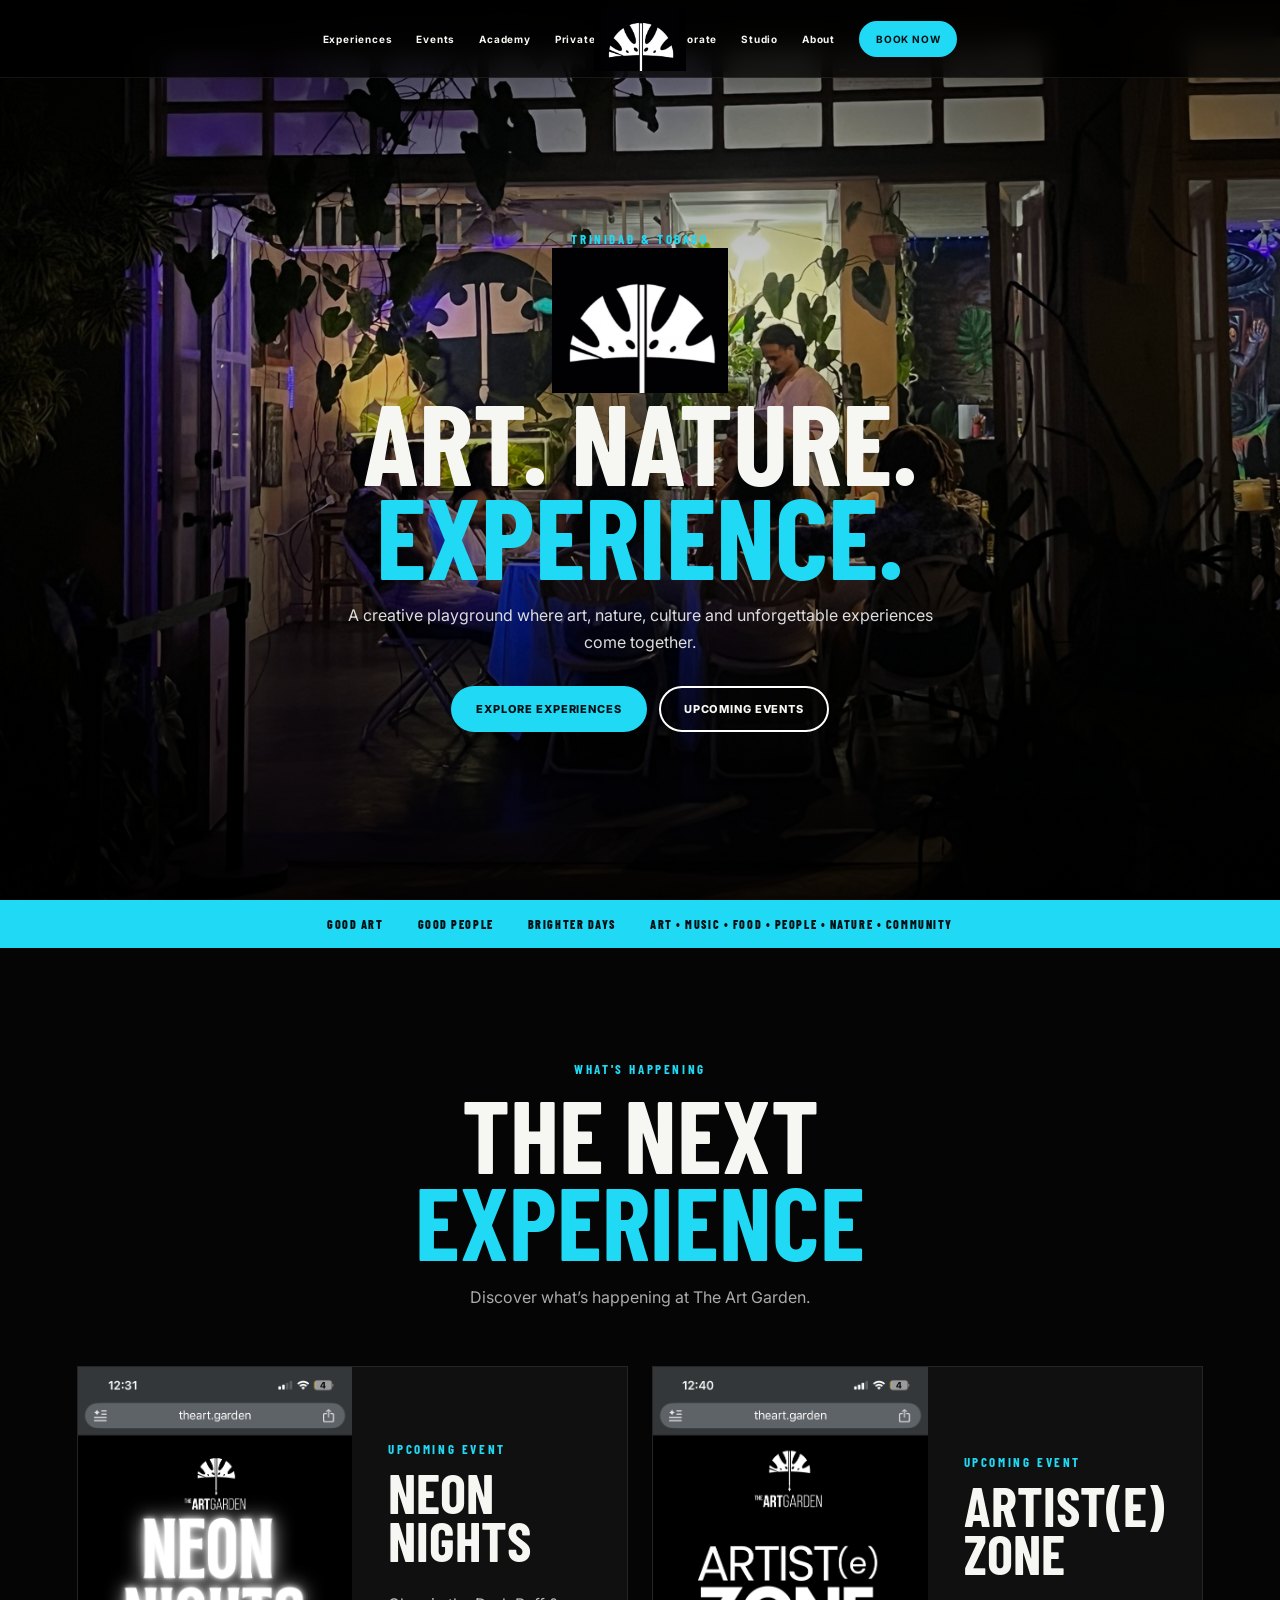
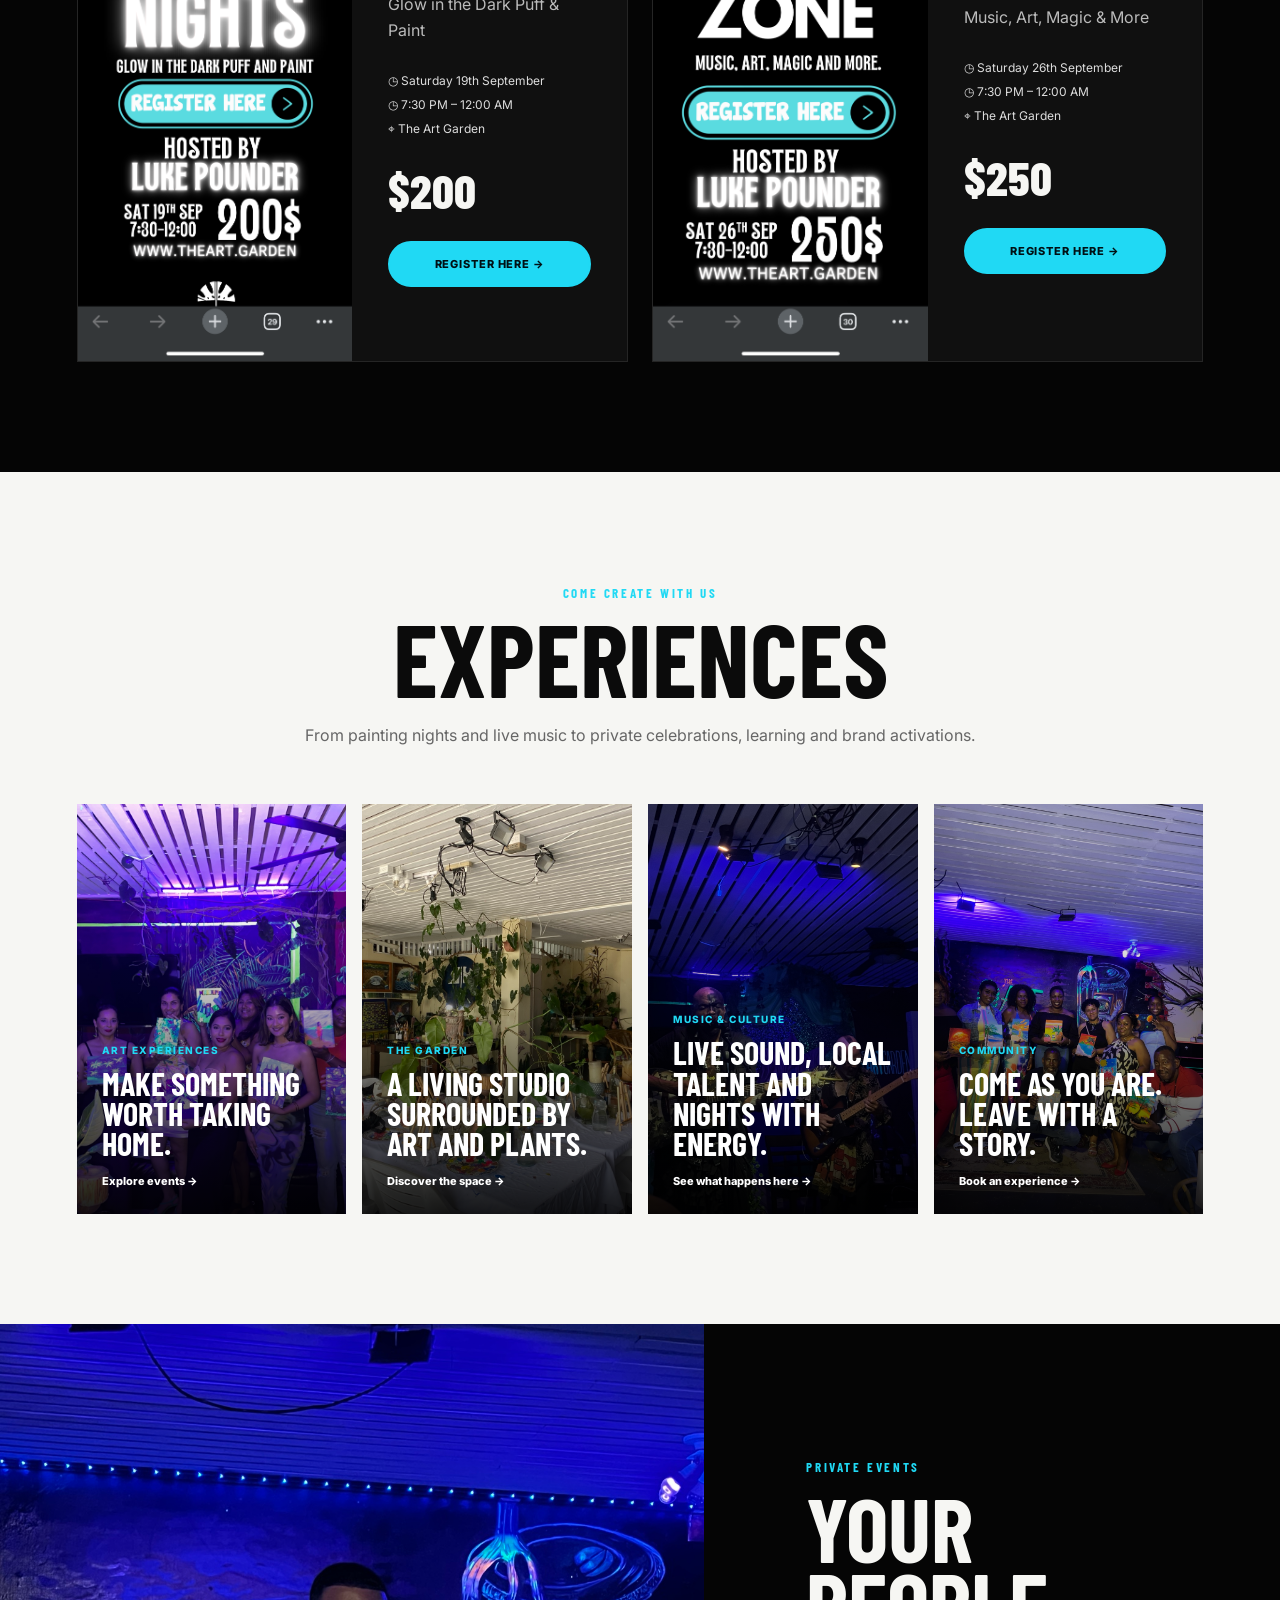
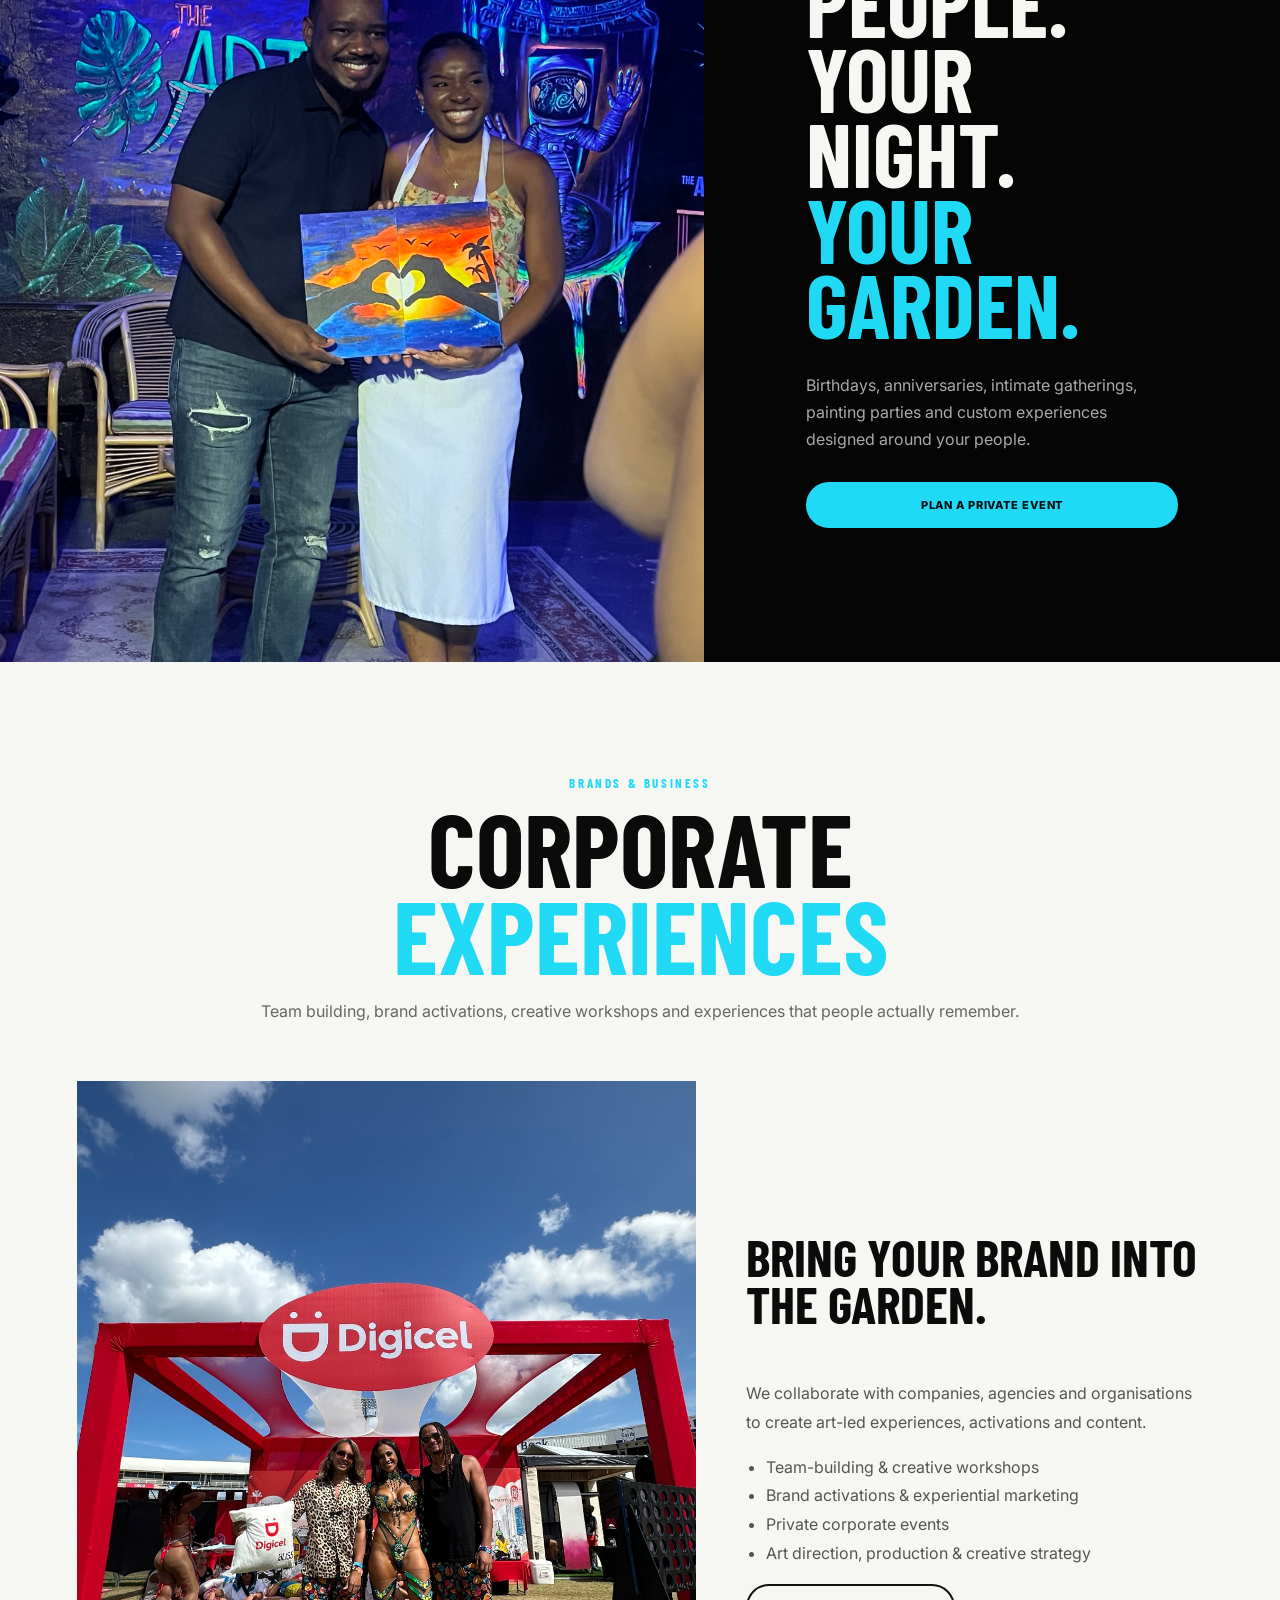
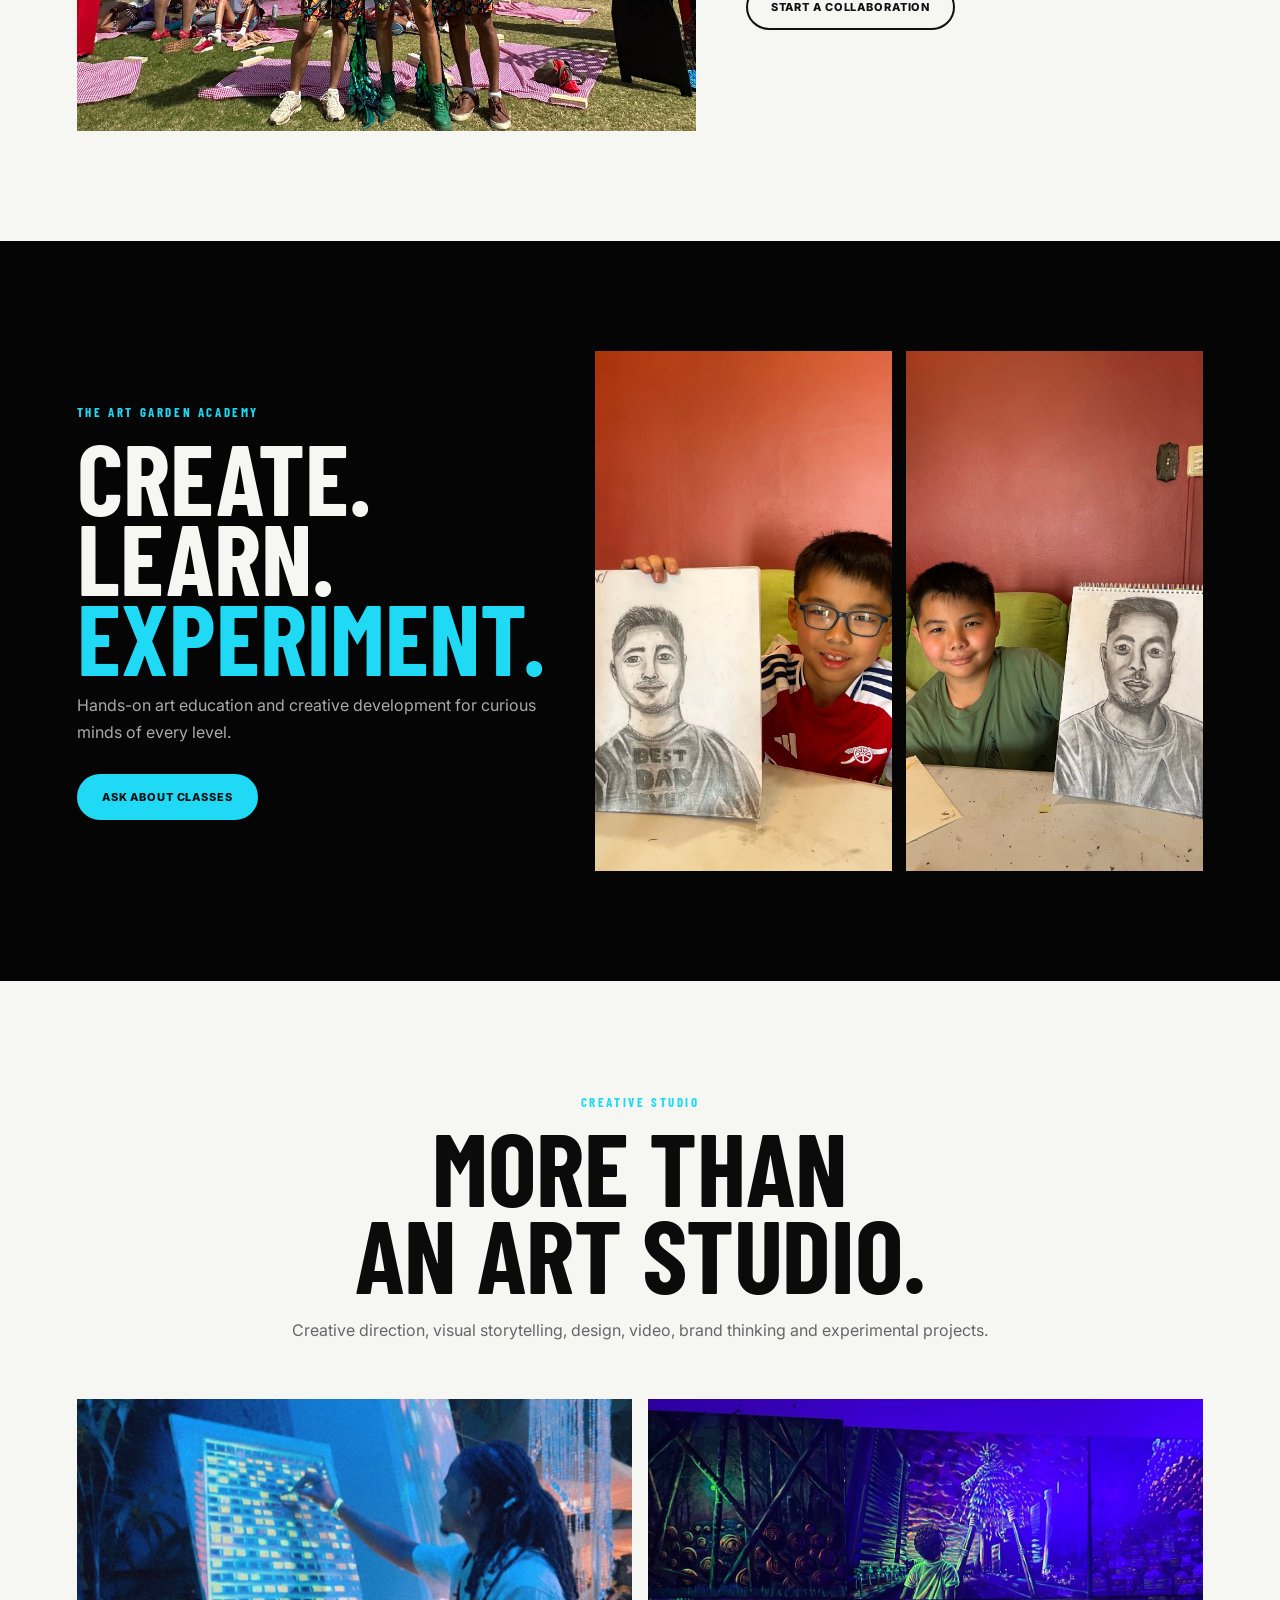
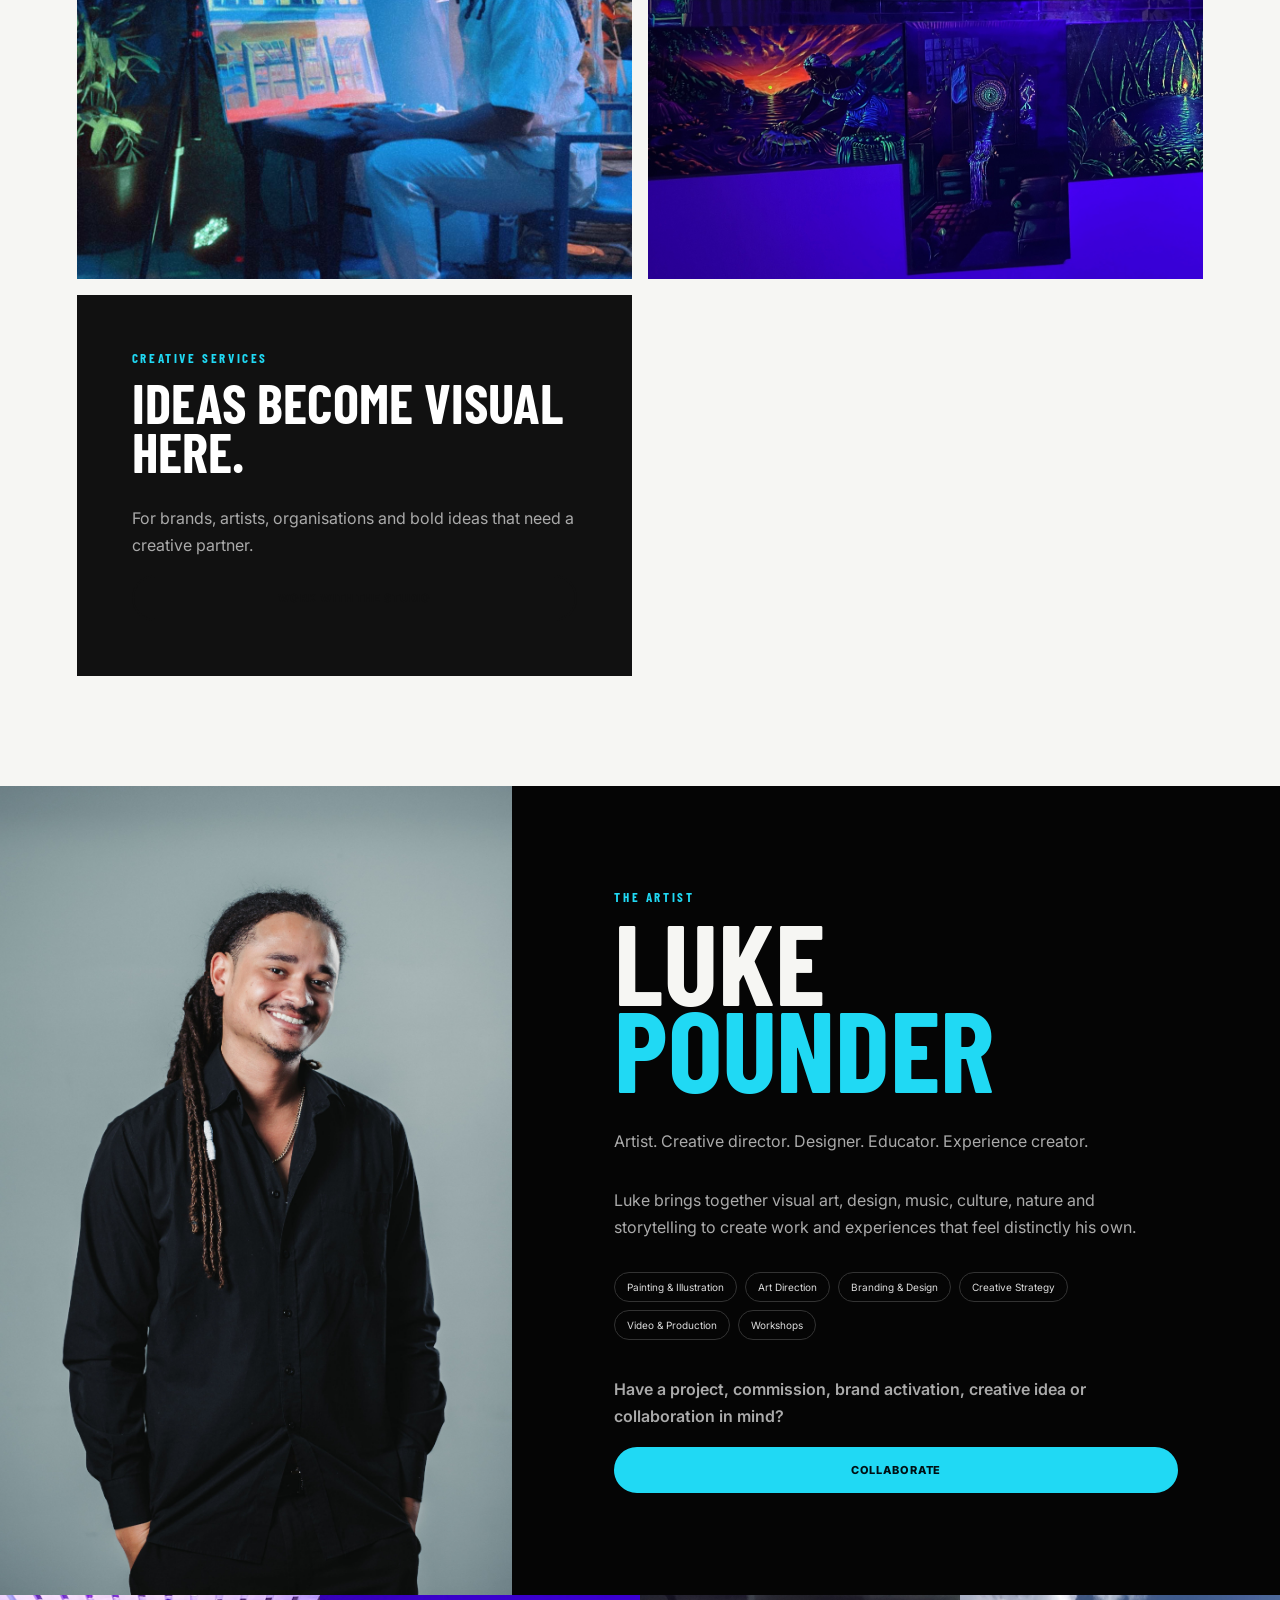
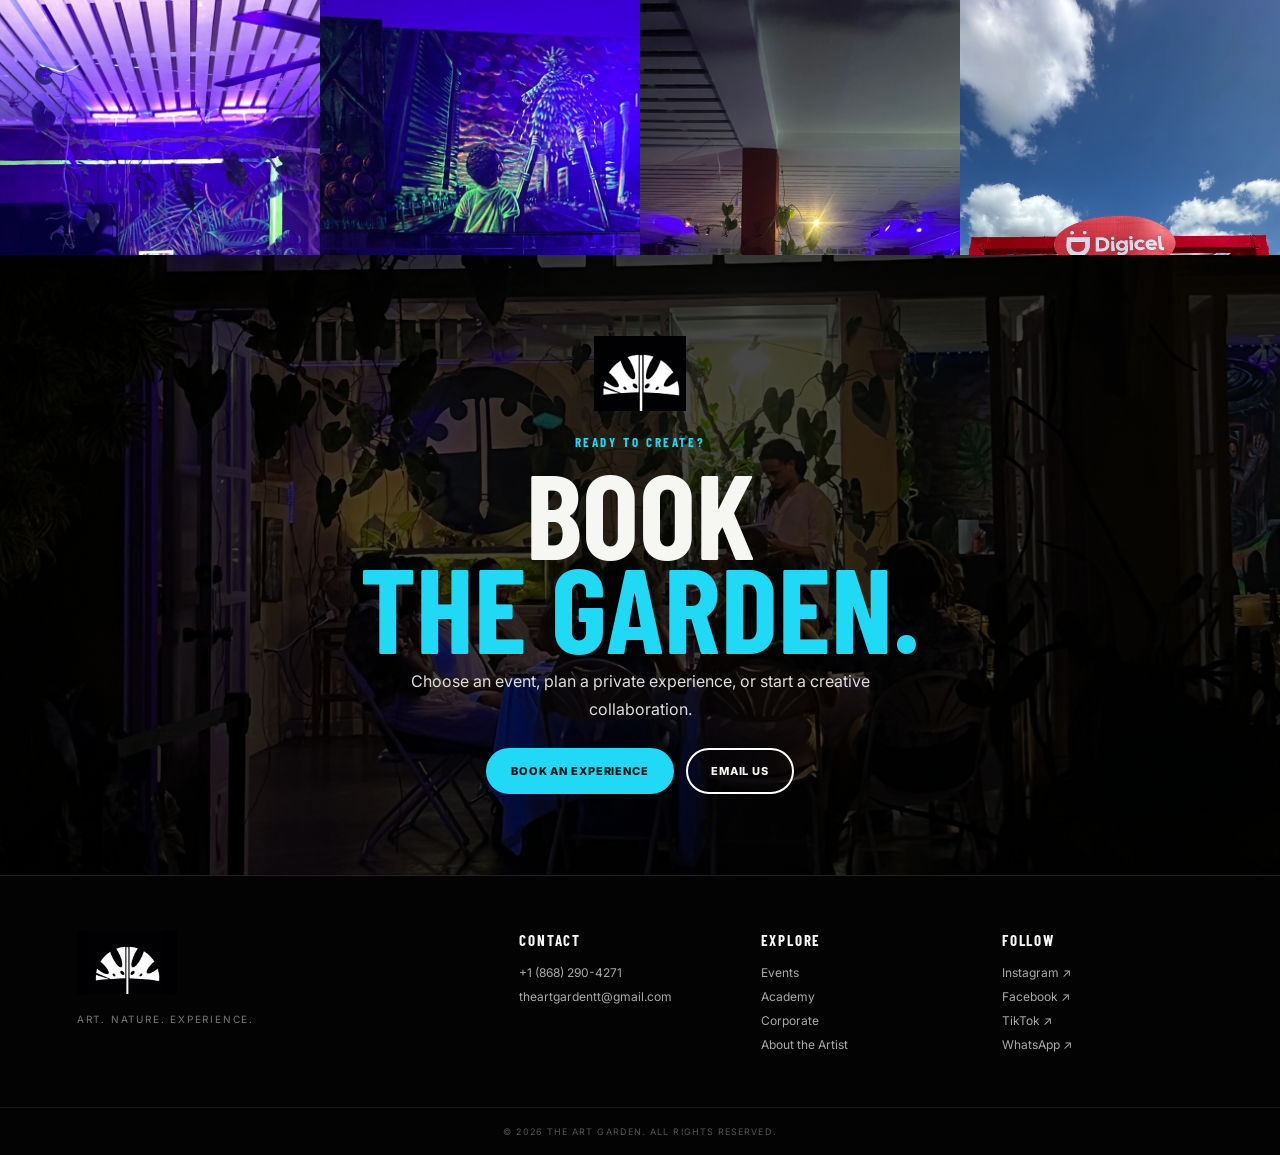
==== index.html @ 0e644fdc "Add files via upload" ====
<!doctype html>
<html lang="en">
<head>
<meta charset="utf-8">
<meta name="viewport" content="width=device-width, initial-scale=1">
<meta name="description" content="The Art Garden — art, nature and unforgettable experiences in Trinidad & Tobago.">
<title>The Art Garden | Art. Nature. Experience.</title>
<link rel="stylesheet" href="styles.css">
</head>
<body>
<header class="site-header">
  <a class="brand" href="#home" aria-label="The Art Garden home">
    <span class="logo-crop"><img src="art-garden-logo.png" alt="The Art Garden logo"></span>
  </a>
  <button class="menu-toggle" aria-label="Open menu">☰</button>
  <nav>
    <a href="#experiences">Experiences</a>
    <a href="#events">Events</a>
    <a href="#academy">Academy</a>
    <a href="#private">Private Events</a>
    <a href="#corporate">Corporate</a>
    <a href="#studio">Studio</a>
    <a href="#about">About</a>
    <a class="nav-cta" href="#book">BOOK NOW</a>
  </nav>
</header>

<main id="home">
<section class="hero">
  <img class="hero-img" src="IMG_1585.jpeg" alt="The Art Garden at night">
  <div class="hero-overlay"></div>
  <div class="hero-content">
    <span class="eyebrow">TRINIDAD & TOBAGO</span>
    <div class="hero-logo"><img src="art-garden-logo.png" alt="The Art Garden"></div>
    <h1>ART. NATURE.<br><em>EXPERIENCE.</em></h1>
    <p>A creative playground where art, nature, culture and unforgettable experiences come together.</p>
    <div class="actions">
      <a class="btn primary" href="#experiences">EXPLORE EXPERIENCES</a>
      <a class="btn ghost" href="#events">UPCOMING EVENTS</a>
    </div>
  </div>
</section>

<section class="ticker">
  <span>GOOD ART</span><span>GOOD PEOPLE</span><span>BRIGHTER DAYS</span>
  <span>ART • MUSIC • FOOD • PEOPLE • NATURE • COMMUNITY</span>
</section>

<section id="events" class="section dark">
  <div class="section-head">
    <span class="eyebrow">WHAT'S HAPPENING</span>
    <h2>THE NEXT<br><em>EXPERIENCE</em></h2>
    <p>Discover what’s happening at The Art Garden.</p>
  </div>
  <div id="event-grid" class="event-grid"></div>
</section>

<section id="experiences" class="section">
  <div class="section-head">
    <span class="eyebrow">COME CREATE WITH US</span>
    <h2>EXPERIENCES</h2>
    <p>From painting nights and live music to private celebrations, learning and brand activations.</p>
  </div>
  <div class="experience-grid">
    <article class="feature-card tall">
      <img src="IMG_5763.jpeg" alt="Guests holding their paintings at The Art Garden">
      <div><span>ART EXPERIENCES</span><h3>Make something worth taking home.</h3><a href="#events">Explore events →</a></div>
    </article>
    <article class="feature-card">
      <img src="IMG_2963.jpeg" alt="Daytime painting setup inside The Art Garden">
      <div><span>THE GARDEN</span><h3>A living studio surrounded by art and plants.</h3><a href="#private">Discover the space →</a></div>
    </article>
    <article class="feature-card">
      <img src="IMG_9041.jpeg" alt="Live music performance at The Art Garden">
      <div><span>MUSIC & CULTURE</span><h3>Live sound, local talent and nights with energy.</h3><a href="#studio">See what happens here →</a></div>
    </article>
    <article class="feature-card">
      <img src="IMG_8029.jpeg" alt="Guests at a group painting experience">
      <div><span>COMMUNITY</span><h3>Come as you are. Leave with a story.</h3><a href="#book">Book an experience →</a></div>
    </article>
  </div>
</section>

<section id="private" class="split-section dark">
  <div class="split-image"><img src="IMG_8544.jpeg" alt="Guests celebrating with artwork"></div>
  <div class="split-copy">
    <span class="eyebrow">PRIVATE EVENTS</span>
    <h2>YOUR PEOPLE.<br>YOUR NIGHT.<br><em>YOUR GARDEN.</em></h2>
    <p>Birthdays, anniversaries, intimate gatherings, painting parties and custom experiences designed around your people.</p>
    <a class="btn primary" href="#book">PLAN A PRIVATE EVENT</a>
  </div>
</section>

<section id="corporate" class="section">
  <div class="section-head">
    <span class="eyebrow">BRANDS & BUSINESS</span>
    <h2>CORPORATE<br><em>EXPERIENCES</em></h2>
    <p>Team building, brand activations, creative workshops and experiences that people actually remember.</p>
  </div>
  <div class="corporate-grid">
    <img src="685F956E-5AAB-46BF-B3B1-FA2C5230C740.jpeg" alt="The Art Garden corporate activation with Digicel">
    <div class="corporate-copy">
      <h3>Bring your brand into the Garden.</h3>
      <p>We collaborate with companies, agencies and organisations to create art-led experiences, activations and content.</p>
      <ul>
        <li>Team-building & creative workshops</li>
        <li>Brand activations & experiential marketing</li>
        <li>Private corporate events</li>
        <li>Art direction, production & creative strategy</li>
      </ul>
      <a class="btn dark-btn" href="#book">START A COLLABORATION</a>
    </div>
  </div>
</section>

<section id="academy" class="section dark">
  <div class="academy-grid">
    <div>
      <span class="eyebrow">THE ART GARDEN ACADEMY</span>
      <h2>CREATE.<br>LEARN.<br><em>EXPERIMENT.</em></h2>
      <p>Hands-on art education and creative development for curious minds of every level.</p>
      <a class="btn primary" href="#book">ASK ABOUT CLASSES</a>
    </div>
    <div class="academy-images">
      <img src="IMG_8554.jpeg" alt="Young artist showing a portrait drawing">
      <img src="IMG_8550.jpeg" alt="Student with a completed portrait drawing">
    </div>
  </div>
</section>

<section id="studio" class="section">
  <div class="section-head">
    <span class="eyebrow">CREATIVE STUDIO</span>
    <h2>MORE THAN<br>AN ART STUDIO.</h2>
    <p>Creative direction, visual storytelling, design, video, brand thinking and experimental projects.</p>
  </div>
  <div class="studio-grid">
    <div class="studio-photo"><img src="BD3182D8-50B3-4203-87F4-9224501A1D22.jpeg" alt="Artist painting live"></div>
    <div class="studio-photo"><img src="IMG_9008.jpeg" alt="Artwork displayed at The Art Garden"></div>
    <div class="studio-copy">
      <span class="eyebrow">CREATIVE SERVICES</span>
      <h3>Ideas become visual here.</h3>
      <p>For brands, artists, organisations and bold ideas that need a creative partner.</p>
      <a class="btn dark-btn" href="#book">WORK WITH THE STUDIO</a>
    </div>
  </div>
</section>

<section id="about" class="artist-section dark">
  <div class="artist-photo"><img src="IMG_9130.jpeg" alt="Luke Pounder, artist and creative director"></div>
  <div class="artist-copy">
    <span class="eyebrow">THE ARTIST</span>
    <h2>Luke<br><em>Pounder</em></h2>
    <p>Artist. Creative director. Designer. Educator. Experience creator.</p>
    <p>Luke brings together visual art, design, music, culture, nature and storytelling to create work and experiences that feel distinctly his own.</p>
    <div class="talent-list">
      <span>Painting & Illustration</span><span>Art Direction</span><span>Branding & Design</span>
      <span>Creative Strategy</span><span>Video & Production</span><span>Workshops</span>
    </div>
    <p class="collab">Have a project, commission, brand activation, creative idea or collaboration in mind?</p>
    <a class="btn primary" href="#book">COLLABORATE</a>
  </div>
</section>

<section class="gallery-strip">
  <img src="IMG_5763.jpeg" alt="The Art Garden guests with paintings">
  <img src="IMG_9008.jpeg" alt="Artwork at The Art Garden">
  <img src="IMG_9025.jpeg" alt="Audience at The Art Garden">
  <img src="685F956E-5AAB-46BF-B3B1-FA2C5230C740.jpeg" alt="Corporate activation">
</section>

<section id="book" class="booking">
  <img src="IMG_1585.jpeg" alt="" class="booking-bg">
  <div class="booking-overlay"></div>
  <div class="booking-content">
    <div class="small-logo"><img src="art-garden-logo.png" alt="The Art Garden"></div>
    <span class="eyebrow">READY TO CREATE?</span>
    <h2>BOOK<br><em>THE GARDEN.</em></h2>
    <p>Choose an event, plan a private experience, or start a creative collaboration.</p>
    <div class="actions">
      <a class="btn primary" id="main-booking-link" href="https://theart.garden/" target="_blank" rel="noopener">BOOK AN EXPERIENCE</a>
      <a class="btn ghost" href="mailto:theartgardentt@gmail.com">EMAIL US</a>
    </div>
  </div>
</section>
</main>

<footer>
  <div class="footer-brand">
    <span class="logo-crop"><img src="art-garden-logo.png" alt="The Art Garden logo"></span>
    <p>ART. NATURE. EXPERIENCE.</p>
  </div>
  <div>
    <strong>CONTACT</strong>
    <a href="tel:+18682904271">+1 (868) 290-4271</a>
    <a href="mailto:theartgardentt@gmail.com">theartgardentt@gmail.com</a>
  </div>
  <div>
    <strong>EXPLORE</strong>
    <a href="#events">Events</a><a href="#academy">Academy</a><a href="#corporate">Corporate</a><a href="#about">About the Artist</a>
  </div>
  <div>
    <strong>FOLLOW</strong>
    <a href="https://instagram.com/REPLACE_WITH_HANDLE" target="_blank" rel="noopener">Instagram ↗</a><a href="https://facebook.com/REPLACE_WITH_PAGE" target="_blank" rel="noopener">Facebook ↗</a><a href="https://tiktok.com/@REPLACE_WITH_HANDLE" target="_blank" rel="noopener">TikTok ↗</a><a href="https://wa.me/18682904271" target="_blank" rel="noopener">WhatsApp ↗</a>
  </div>
</footer>
<div class="copyright">© <span id="year"></span> THE ART GARDEN. ALL RIGHTS RESERVED.</div>

<script src="script.js"></script>
</body>
</html>
---- styles.css ----
@import url('https://fonts.googleapis.com/css2?family=Barlow+Condensed:wght@500;600;700;800&family=Inter:wght@400;500;600;700&display=swap');
:root{--black:#050505;--white:#f6f6f3;--cyan:#20d9f4;--muted:#a7a7a7;--line:#242424}
*{box-sizing:border-box}html{scroll-behavior:smooth}body{margin:0;background:var(--black);color:var(--white);font-family:Inter,Arial,sans-serif}img{display:block;max-width:100%}a{color:inherit;text-decoration:none}.site-header{height:78px;position:fixed;top:0;left:0;right:0;z-index:50;display:flex;align-items:center;justify-content:center;padding:0 3vw;background:rgba(0,0,0,.76);backdrop-filter:blur(12px);border-bottom:1px solid rgba(255,255,255,.08)}.site-header nav{display:flex;gap:24px;align-items:center;font-size:10px;font-weight:700;letter-spacing:.08em}.site-header nav a:hover{color:var(--cyan)}.brand{position:absolute;left:50%;transform:translateX(-50%);top:7px}.logo-crop{display:block;width:100px;height:63px;overflow:hidden;background:#000;position:relative}.logo-crop img{width:100%;height:100%;object-fit:contain;object-position:center;transform:none}.brand .logo-crop{width:92px;height:64px}.nav-cta,.btn.primary{background:var(--cyan);color:#001014;border:2px solid var(--cyan)}.nav-cta{padding:10px 15px;border-radius:99px}.menu-toggle{display:none;background:none;border:0;color:white;font-size:28px}.hero{min-height:100vh;position:relative;display:grid;place-items:center;overflow:hidden}.hero-img{position:absolute;inset:0;width:100%;height:100%;object-fit:cover}.hero-overlay{position:absolute;inset:0;background:linear-gradient(180deg,rgba(0,0,0,.55),rgba(0,0,0,.15) 35%,rgba(0,0,0,.88))}.hero-content{position:relative;z-index:2;text-align:center;max-width:850px;padding:140px 24px 80px}.hero-logo{width:240px;height:145px;margin:0 auto -20px;overflow:hidden}.hero-logo img{width:100%;height:100%;object-fit:contain;transform:none}h1,h2,h3,.eyebrow,.ticker{font-family:'Barlow Condensed',sans-serif;text-transform:uppercase}.eyebrow{font-size:13px;letter-spacing:.2em;color:var(--cyan);font-weight:700}.hero h1{font-size:clamp(58px,9vw,120px);line-height:.82;margin:20px 0}.hero h1 em,h2 em{font-style:normal;color:var(--cyan)}.hero p{max-width:600px;margin:0 auto 30px;color:#ddd;font-size:16px;line-height:1.7}.actions{display:flex;gap:12px;justify-content:center;flex-wrap:wrap}.btn{display:inline-flex;align-items:center;justify-content:center;border-radius:99px;padding:14px 23px;font-size:11px;font-weight:800;letter-spacing:.08em;transition:.2s}.btn:hover{transform:translateY(-2px)}.btn.ghost{border:2px solid white}.dark-btn{border:2px solid #111;color:#111}.ticker{display:flex;justify-content:center;gap:34px;flex-wrap:wrap;padding:17px 20px;background:var(--cyan);color:#031014;font-size:12px;font-weight:800;letter-spacing:.13em}.section{padding:110px 6vw;background:var(--white);color:#0b0b0b}.section.dark,.dark{background:#050505;color:var(--white)}.section-head{max-width:850px;margin:0 auto 55px;text-align:center}.section-head h2{font-size:clamp(55px,8vw,105px);line-height:.85;margin:12px 0 20px}.section-head p{color:#666;line-height:1.7}.dark .section-head p{color:#aaa}.event-grid{display:grid;grid-template-columns:repeat(2,1fr);gap:24px;max-width:1250px;margin:auto}.event-card{background:#101010;border:1px solid #252525;display:grid;grid-template-columns:1fr 1fr;min-height:470px;overflow:hidden}.event-art{height:100%;min-height:470px;background:#000}.event-art img{width:100%;height:100%;object-fit:cover}.event-info{padding:36px;display:flex;flex-direction:column;justify-content:center}.event-info h3{font-size:55px;line-height:.86;margin:12px 0}.event-info p{color:#bbb;line-height:1.6}.event-meta{font-size:12px;line-height:2;color:#ddd;margin:10px 0 20px}.event-price{font:800 48px 'Barlow Condensed';margin-bottom:22px}.experience-grid{max-width:1250px;margin:auto;display:grid;grid-template-columns:repeat(4,1fr);gap:16px}.feature-card{position:relative;min-height:410px;overflow:hidden;background:#111;color:white}.feature-card img{position:absolute;inset:0;width:100%;height:100%;object-fit:cover;transition:.5s}.feature-card:after{content:'';position:absolute;inset:0;background:linear-gradient(transparent 25%,rgba(0,0,0,.9))}.feature-card:hover img{transform:scale(1.04)}.feature-card div{position:absolute;z-index:2;bottom:0;padding:25px}.feature-card span{color:var(--cyan);font-size:10px;font-weight:800;letter-spacing:.15em}.feature-card h3{font-size:32px;line-height:.95;margin:10px 0}.feature-card a{font-size:11px;font-weight:800}.split-section{display:grid;grid-template-columns:1.1fr .9fr;min-height:650px}.split-image img{width:100%;height:100%;object-fit:cover}.split-copy{display:flex;flex-direction:column;justify-content:center;padding:8vw}.split-copy h2{font-size:clamp(55px,7vw,95px);line-height:.84;margin:15px 0}.split-copy p{color:#aaa;line-height:1.7;max-width:520px;margin-bottom:28px}.corporate-grid{max-width:1250px;margin:auto;display:grid;grid-template-columns:1.15fr .85fr;gap:50px;align-items:center}.corporate-grid>img{width:100%;height:650px;object-fit:cover}.corporate-copy h3{font-size:52px;line-height:.9}.corporate-copy p,.corporate-copy li{line-height:1.8;color:#555}.corporate-copy ul{padding-left:20px}.academy-grid{max-width:1250px;margin:auto;display:grid;grid-template-columns:.85fr 1.15fr;gap:50px;align-items:center}.academy-grid h2{font-size:clamp(60px,8vw,100px);line-height:.8;margin:15px 0}.academy-grid p{color:#aaa;line-height:1.7;max-width:500px;margin-bottom:28px}.academy-images{display:grid;grid-template-columns:1fr 1fr;gap:14px}.academy-images img{width:100%;height:520px;object-fit:cover}.studio-grid{max-width:1250px;margin:auto;display:grid;grid-template-columns:1fr 1fr;gap:16px}.studio-photo{height:480px;overflow:hidden}.studio-photo img{width:100%;height:100%;object-fit:cover}.studio-copy{background:#111;color:white;padding:55px;display:flex;flex-direction:column;justify-content:center}.studio-copy h3{font-size:55px;line-height:.9;margin:12px 0}.studio-copy p{color:#aaa;line-height:1.7}.artist-section{display:grid;grid-template-columns:.8fr 1.2fr;min-height:700px}.artist-photo img{width:100%;height:100%;object-fit:cover}.artist-copy{padding:8vw;display:flex;flex-direction:column;justify-content:center}.artist-copy h2{font-size:clamp(70px,9vw,125px);line-height:.76;margin:12px 0 20px}.artist-copy p{color:#aaa;line-height:1.7;max-width:650px}.talent-list{display:flex;flex-wrap:wrap;gap:8px;margin:15px 0 20px}.talent-list span{border:1px solid #333;border-radius:99px;padding:8px 12px;font-size:10px;color:#ddd}.collab{font-weight:600}.gallery-strip{display:grid;grid-template-columns:repeat(4,1fr);height:260px}.gallery-strip img{width:100%;height:100%;object-fit:cover}.booking{min-height:620px;position:relative;display:grid;place-items:center;text-align:center;overflow:hidden}.booking-bg{position:absolute;inset:0;width:100%;height:100%;object-fit:cover}.booking-overlay{position:absolute;inset:0;background:rgba(0,0,0,.72)}.booking-content{position:relative;z-index:2;padding:80px 20px}.small-logo{width:110px;height:75px;overflow:hidden;margin:0 auto 20px}.small-logo img{width:100%;height:100%;object-fit:contain;transform:none}.booking h2{font-size:clamp(65px,10vw,120px);line-height:.78;margin:15px 0}.booking p{color:#ddd;max-width:520px;line-height:1.7;margin:0 auto 25px}footer{display:grid;grid-template-columns:2fr 1fr 1fr 1fr;gap:40px;padding:55px 6vw;background:#030303;border-top:1px solid #222}footer>div{display:flex;flex-direction:column;gap:9px}footer strong{font:700 15px 'Barlow Condensed';letter-spacing:.12em;margin-bottom:7px}footer a{font-size:12px;color:#aaa}.footer-brand p{font-size:10px;letter-spacing:.18em;color:#777}.copyright{text-align:center;background:#030303;color:#555;border-top:1px solid #181818;padding:18px;font-size:9px;letter-spacing:.12em}
@media(max-width:900px){.site-header{justify-content:flex-end}.site-header nav{display:none}.menu-toggle{display:block}.site-header.open nav{position:absolute;top:78px;left:0;right:0;display:grid;background:#050505;padding:20px 6vw;gap:18px}.site-header.open nav a{font-size:13px}.brand{left:20px;transform:none}.hero-content{padding-top:120px}.event-grid,.corporate-grid,.academy-grid,.split-section,.artist-section{grid-template-columns:1fr}.event-card{grid-template-columns:1fr}.event-art{height:380px;min-height:0}.experience-grid{grid-template-columns:1fr 1fr}.corporate-grid>img{height:480px}.academy-images img{height:400px}.studio-grid{grid-template-columns:1fr}.studio-photo{height:380px}.artist-photo{height:500px}.gallery-strip{height:180px;grid-template-columns:repeat(2,1fr)}footer{grid-template-columns:1fr 1fr}}
@media(max-width:560px){.ticker{gap:10px;font-size:9px}.section{padding:80px 5vw}.experience-grid{grid-template-columns:1fr}.feature-card{min-height:420px}.hero h1{font-size:62px}.event-info{padding:26px}.event-info h3{font-size:48px}.academy-images{grid-template-columns:1fr}.academy-images img{height:430px}.gallery-strip{height:130px}.gallery-strip img:nth-child(n+3){display:none}footer{grid-template-columns:1fr}.hero-logo{width:190px}}
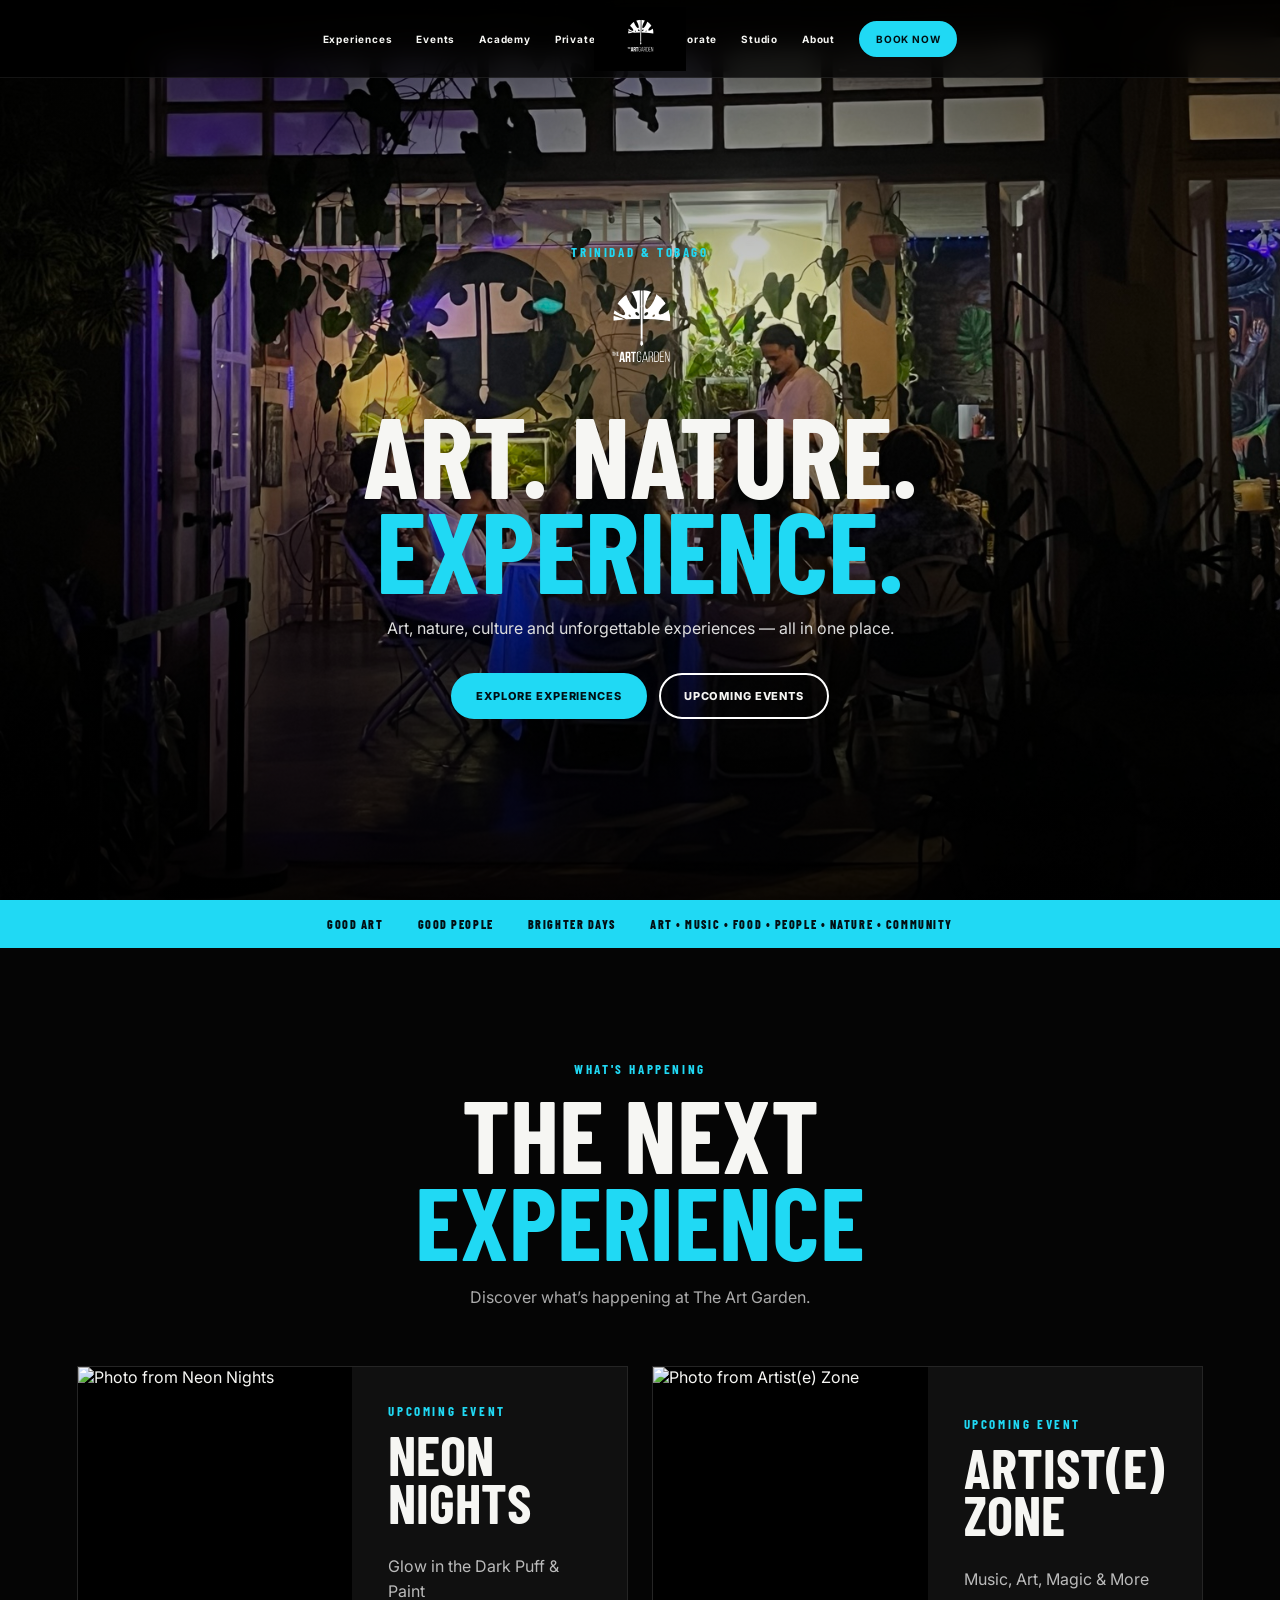
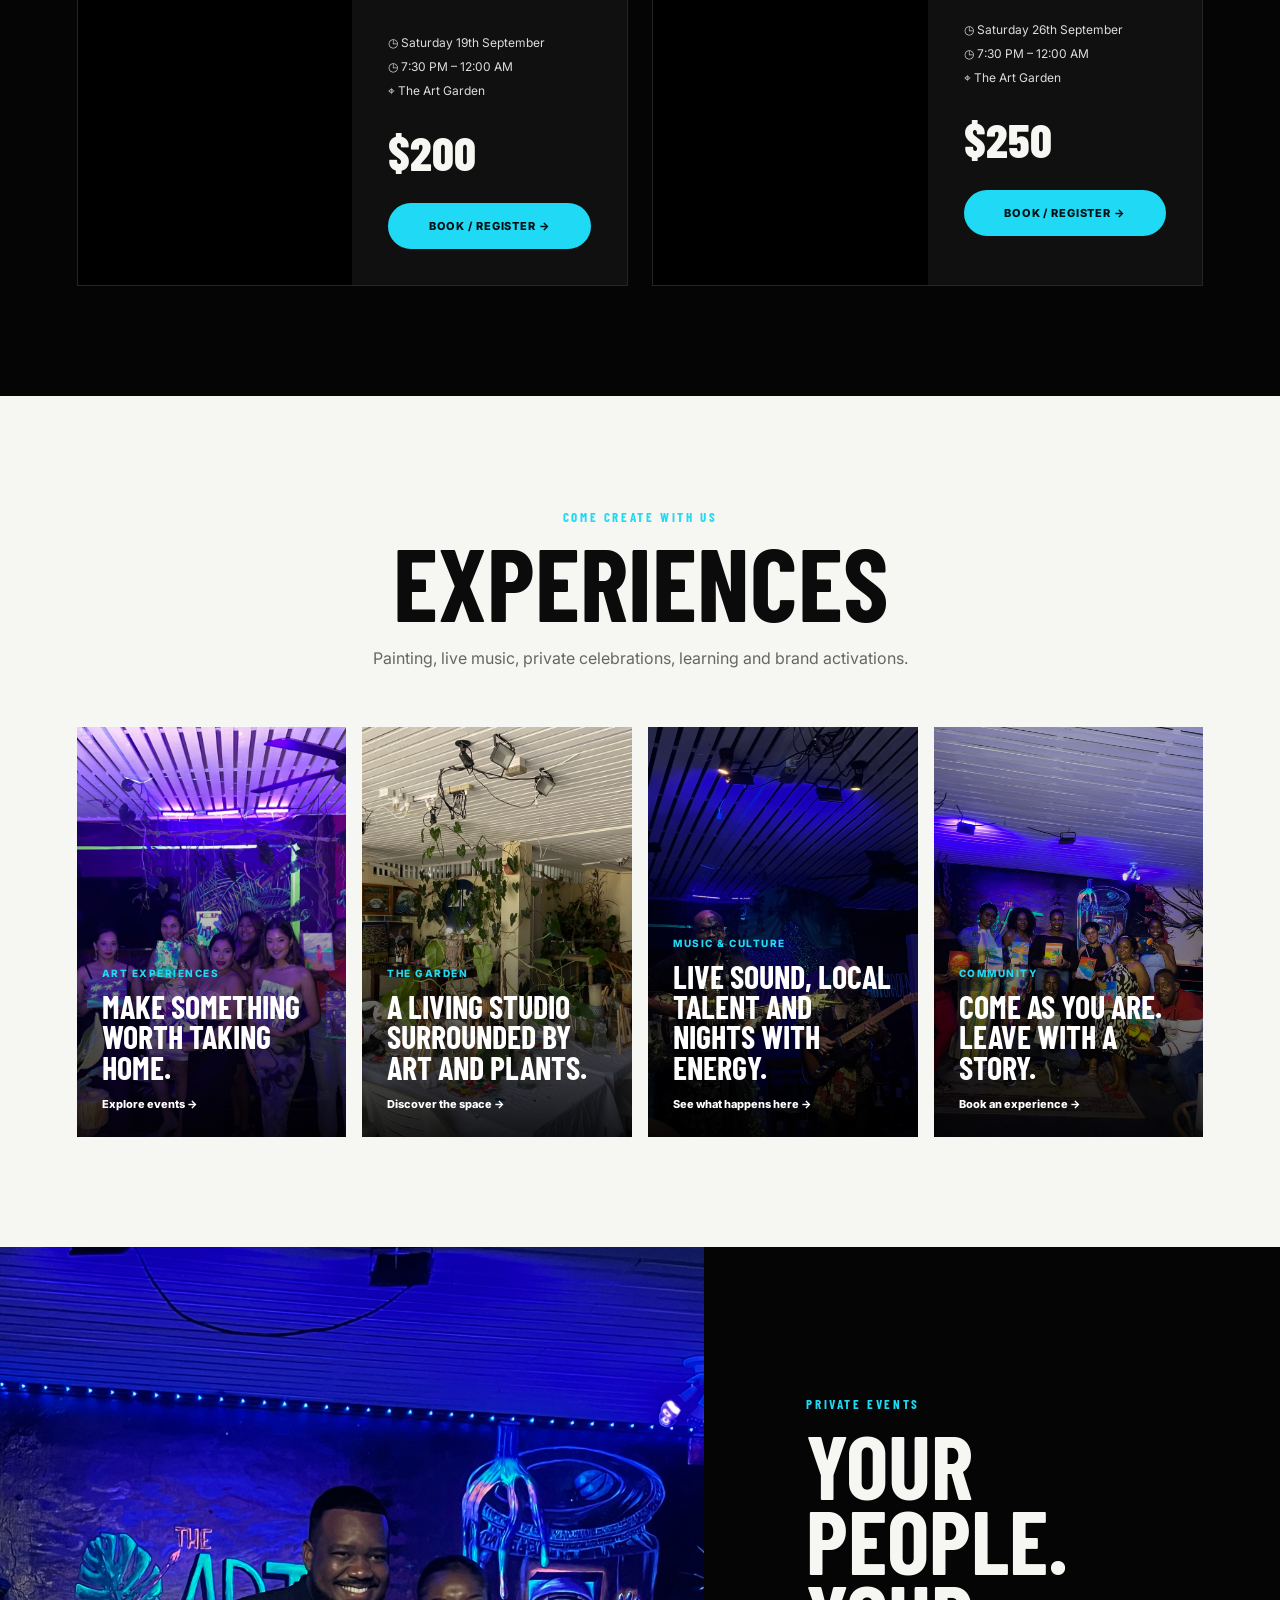
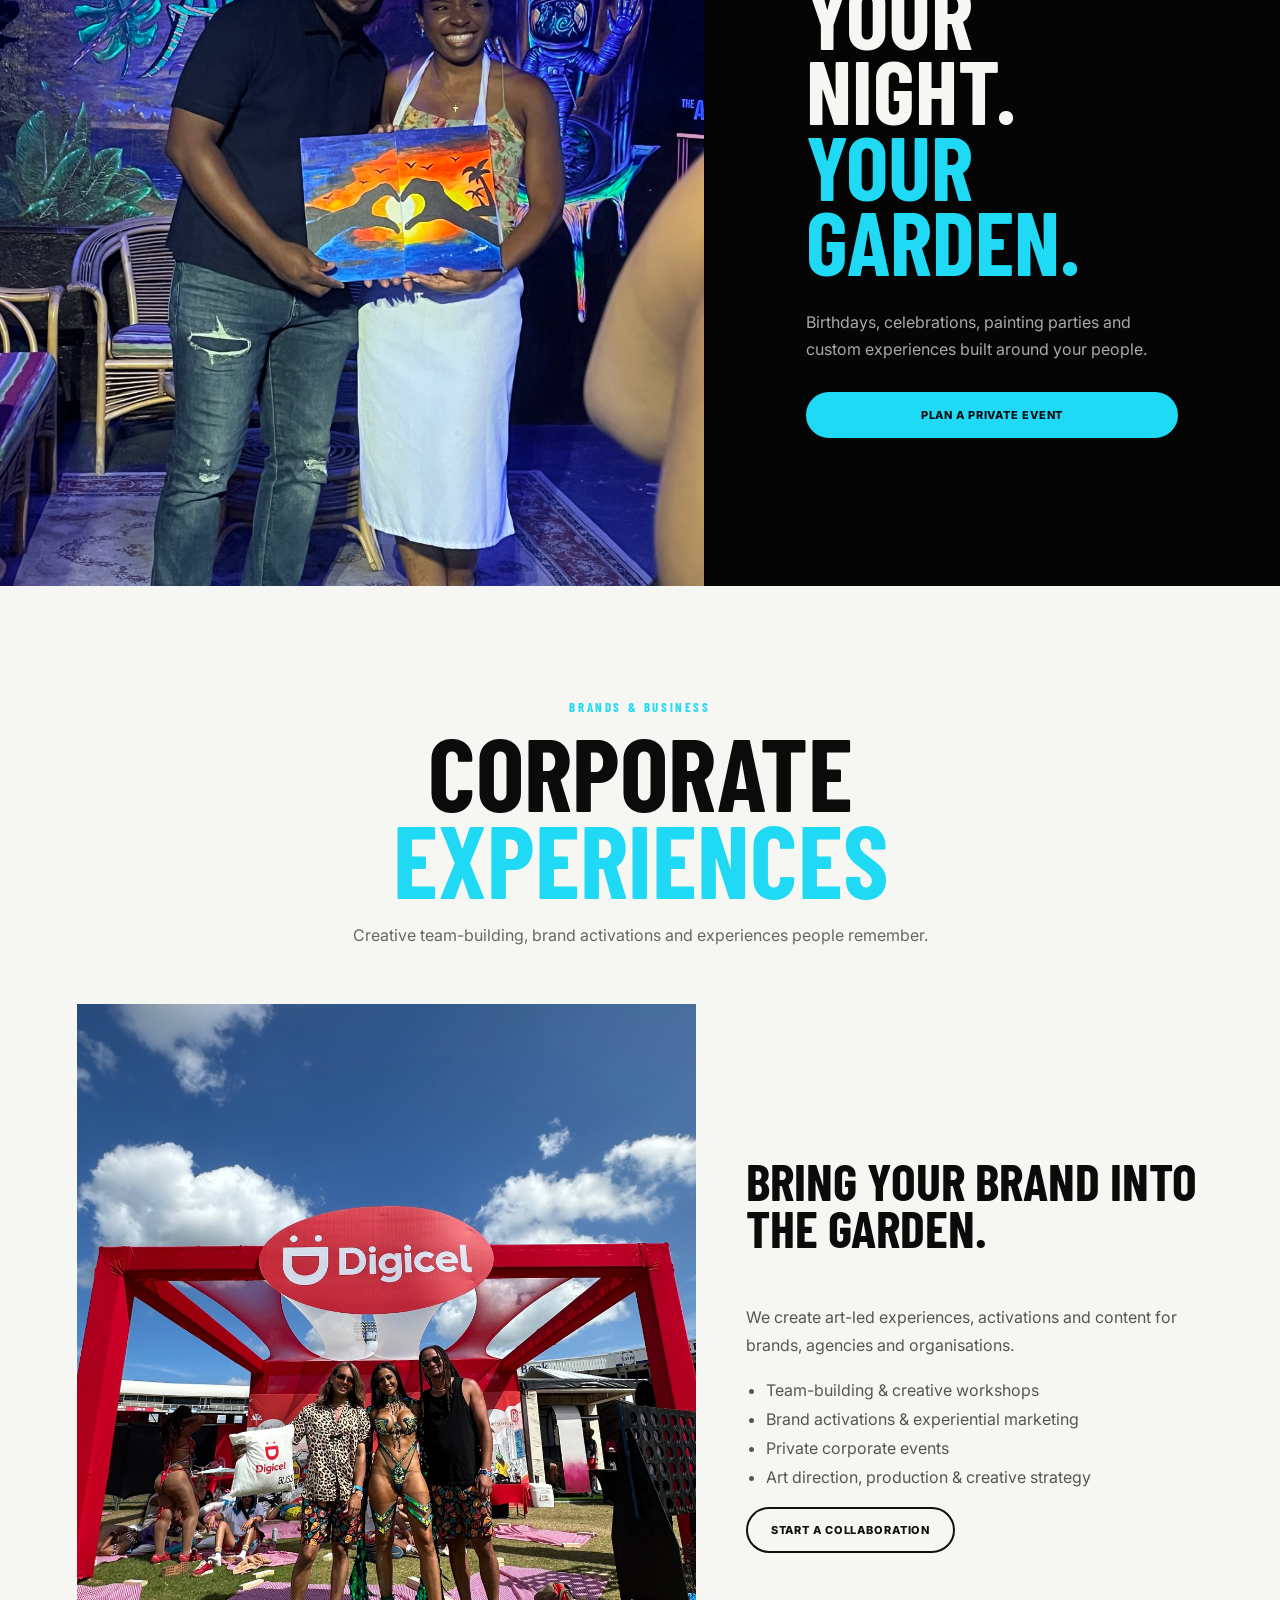
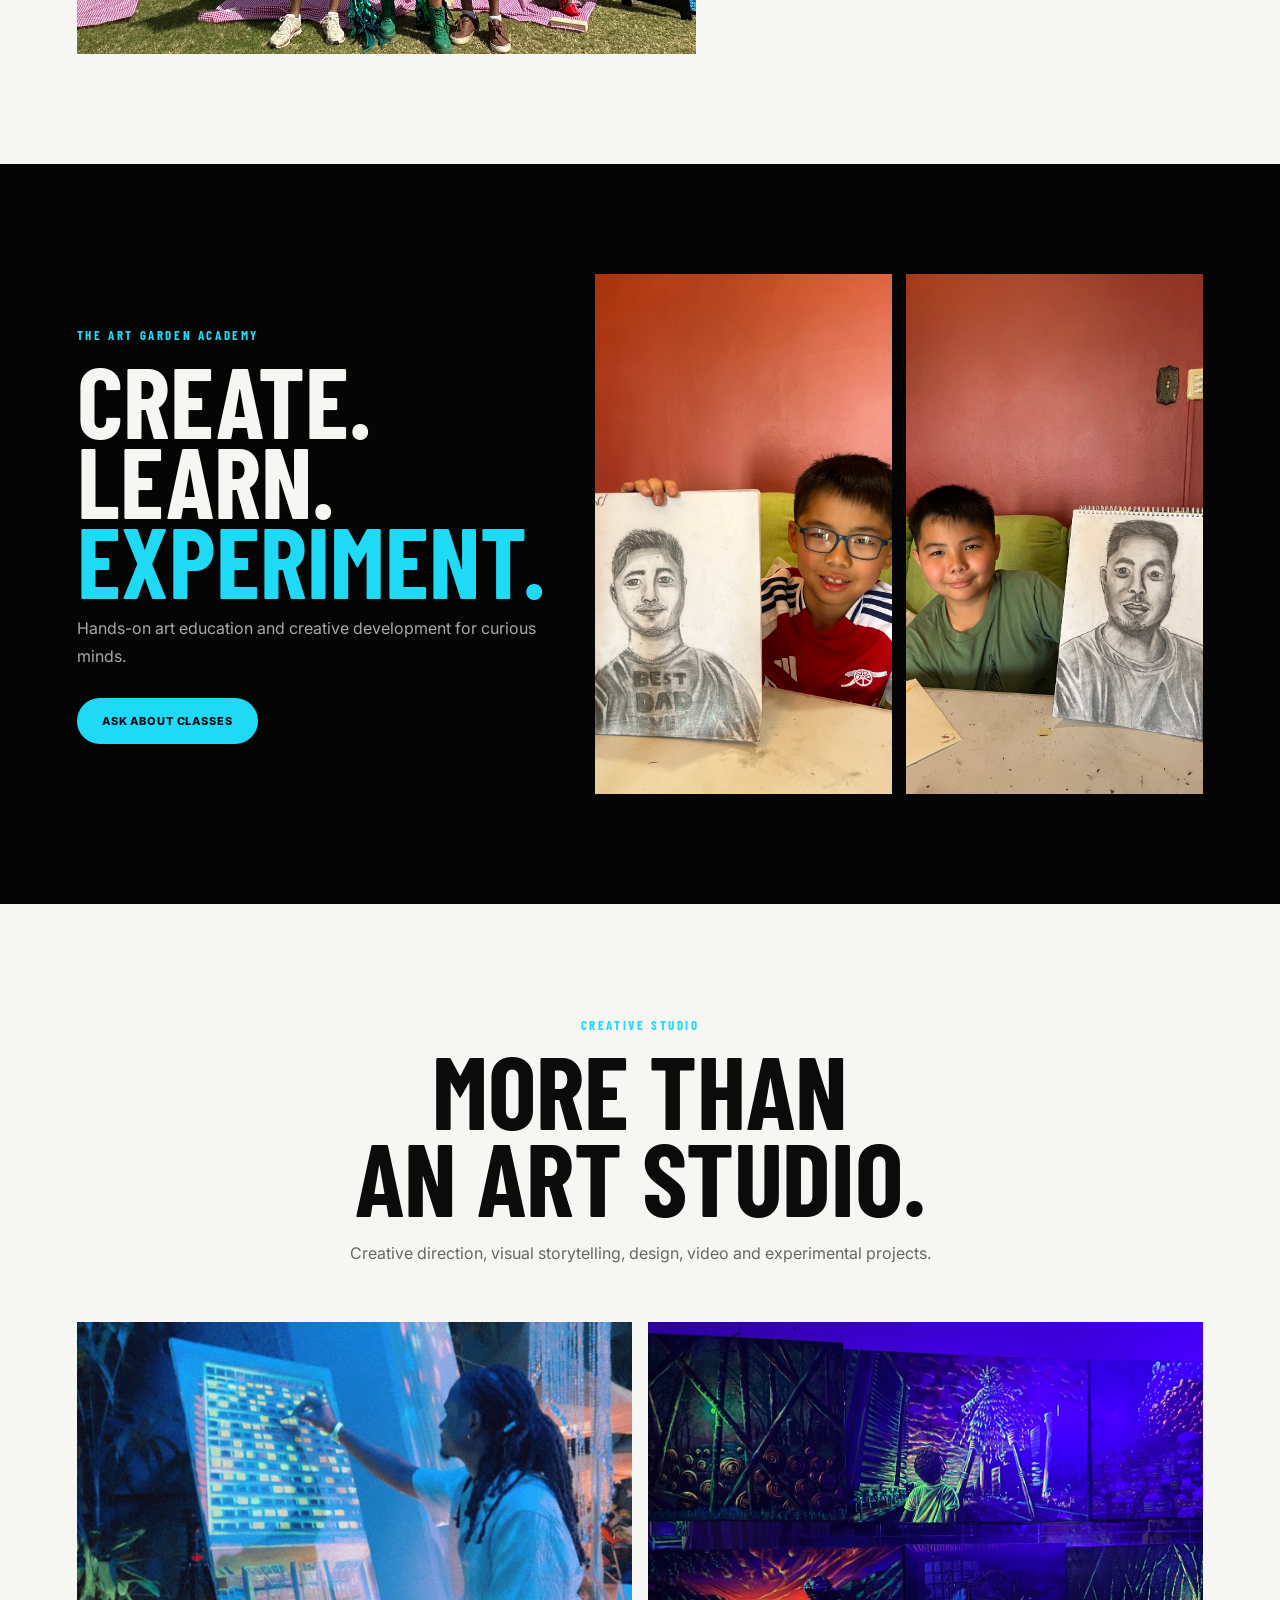
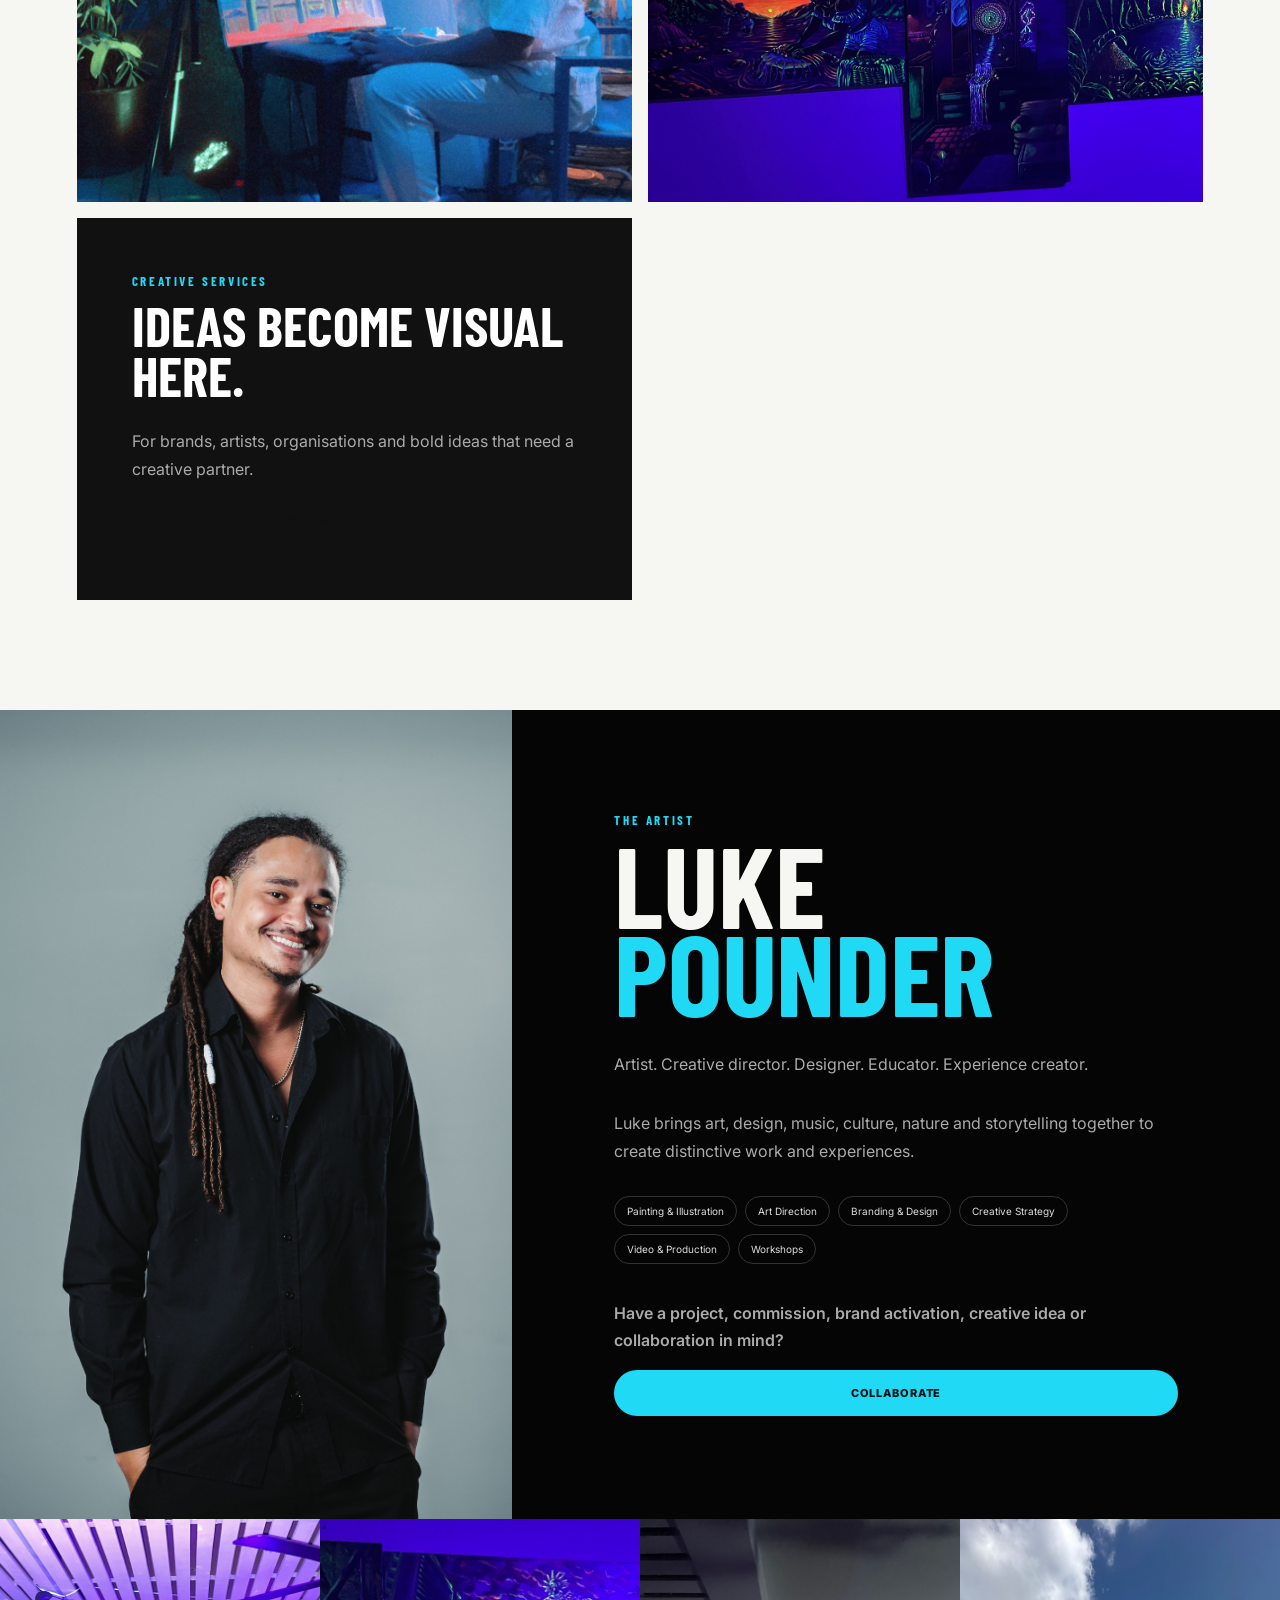
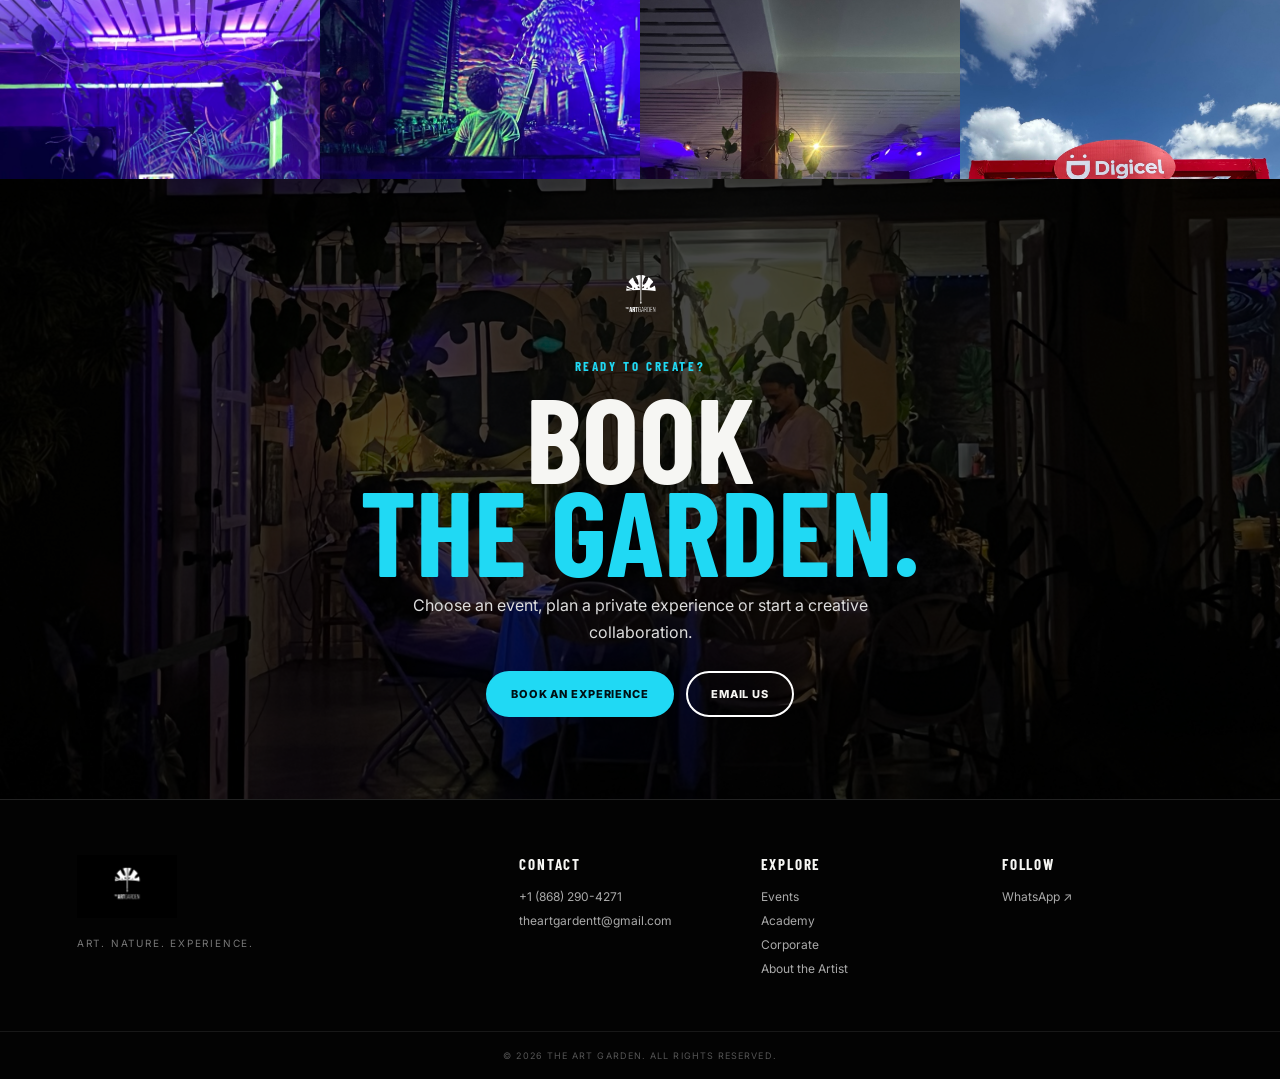
==== commit 80b941b9: "Add files via upload" ====
--- a/index.html
+++ b/index.html
@@ -33,7 +33,7 @@
     <span class="eyebrow">TRINIDAD & TOBAGO</span>
     <div class="hero-logo"><img src="art-garden-logo.png" alt="The Art Garden"></div>
     <h1>ART. NATURE.<br><em>EXPERIENCE.</em></h1>
-    <p>A creative playground where art, nature, culture and unforgettable experiences come together.</p>
+    <p>Art, nature, culture and unforgettable experiences — all in one place.</p>
     <div class="actions">
       <a class="btn primary" href="#experiences">EXPLORE EXPERIENCES</a>
       <a class="btn ghost" href="#events">UPCOMING EVENTS</a>
@@ -59,7 +59,7 @@
   <div class="section-head">
     <span class="eyebrow">COME CREATE WITH US</span>
     <h2>EXPERIENCES</h2>
-    <p>From painting nights and live music to private celebrations, learning and brand activations.</p>
+    <p>Painting, live music, private celebrations, learning and brand activations.</p>
   </div>
   <div class="experience-grid">
     <article class="feature-card tall">
@@ -86,7 +86,7 @@
   <div class="split-copy">
     <span class="eyebrow">PRIVATE EVENTS</span>
     <h2>YOUR PEOPLE.<br>YOUR NIGHT.<br><em>YOUR GARDEN.</em></h2>
-    <p>Birthdays, anniversaries, intimate gatherings, painting parties and custom experiences designed around your people.</p>
+    <p>Birthdays, celebrations, painting parties and custom experiences built around your people.</p>
     <a class="btn primary" href="#book">PLAN A PRIVATE EVENT</a>
   </div>
 </section>
@@ -95,13 +95,13 @@
   <div class="section-head">
     <span class="eyebrow">BRANDS & BUSINESS</span>
     <h2>CORPORATE<br><em>EXPERIENCES</em></h2>
-    <p>Team building, brand activations, creative workshops and experiences that people actually remember.</p>
+    <p>Creative team-building, brand activations and experiences people remember.</p>
   </div>
   <div class="corporate-grid">
     <img src="685F956E-5AAB-46BF-B3B1-FA2C5230C740.jpeg" alt="The Art Garden corporate activation with Digicel">
     <div class="corporate-copy">
       <h3>Bring your brand into the Garden.</h3>
-      <p>We collaborate with companies, agencies and organisations to create art-led experiences, activations and content.</p>
+      <p>We create art-led experiences, activations and content for brands, agencies and organisations.</p>
       <ul>
         <li>Team-building & creative workshops</li>
         <li>Brand activations & experiential marketing</li>
@@ -118,7 +118,7 @@
     <div>
       <span class="eyebrow">THE ART GARDEN ACADEMY</span>
       <h2>CREATE.<br>LEARN.<br><em>EXPERIMENT.</em></h2>
-      <p>Hands-on art education and creative development for curious minds of every level.</p>
+      <p>Hands-on art education and creative development for curious minds.</p>
       <a class="btn primary" href="#book">ASK ABOUT CLASSES</a>
     </div>
     <div class="academy-images">
@@ -132,7 +132,7 @@
   <div class="section-head">
     <span class="eyebrow">CREATIVE STUDIO</span>
     <h2>MORE THAN<br>AN ART STUDIO.</h2>
-    <p>Creative direction, visual storytelling, design, video, brand thinking and experimental projects.</p>
+    <p>Creative direction, visual storytelling, design, video and experimental projects.</p>
   </div>
   <div class="studio-grid">
     <div class="studio-photo"><img src="BD3182D8-50B3-4203-87F4-9224501A1D22.jpeg" alt="Artist painting live"></div>
@@ -152,7 +152,7 @@
     <span class="eyebrow">THE ARTIST</span>
     <h2>Luke<br><em>Pounder</em></h2>
     <p>Artist. Creative director. Designer. Educator. Experience creator.</p>
-    <p>Luke brings together visual art, design, music, culture, nature and storytelling to create work and experiences that feel distinctly his own.</p>
+    <p>Luke brings art, design, music, culture, nature and storytelling together to create distinctive work and experiences.</p>
     <div class="talent-list">
       <span>Painting & Illustration</span><span>Art Direction</span><span>Branding & Design</span>
       <span>Creative Strategy</span><span>Video & Production</span><span>Workshops</span>
@@ -176,7 +176,7 @@
     <div class="small-logo"><img src="art-garden-logo.png" alt="The Art Garden"></div>
     <span class="eyebrow">READY TO CREATE?</span>
     <h2>BOOK<br><em>THE GARDEN.</em></h2>
-    <p>Choose an event, plan a private experience, or start a creative collaboration.</p>
+    <p>Choose an event, plan a private experience or start a creative collaboration.</p>
     <div class="actions">
       <a class="btn primary" id="main-booking-link" href="https://theart.garden/" target="_blank" rel="noopener">BOOK AN EXPERIENCE</a>
       <a class="btn ghost" href="mailto:theartgardentt@gmail.com">EMAIL US</a>
@@ -192,8 +192,8 @@
   </div>
   <div>
     <strong>CONTACT</strong>
-    <a href="tel:+18682904271">+1 (868) 290-4271</a>
-    <a href="mailto:theartgardentt@gmail.com">theartgardentt@gmail.com</a>
+    <a href="tel:+18682904271" id="site-phone">+1 (868) 290-4271</a>
+    <a href="mailto:theartgardentt@gmail.com" id="site-email">theartgardentt@gmail.com</a>
   </div>
   <div>
     <strong>EXPLORE</strong>
@@ -201,7 +201,7 @@
   </div>
   <div>
     <strong>FOLLOW</strong>
-    <a href="https://instagram.com/REPLACE_WITH_HANDLE" target="_blank" rel="noopener">Instagram ↗</a><a href="https://facebook.com/REPLACE_WITH_PAGE" target="_blank" rel="noopener">Facebook ↗</a><a href="https://tiktok.com/@REPLACE_WITH_HANDLE" target="_blank" rel="noopener">TikTok ↗</a><a href="https://wa.me/18682904271" target="_blank" rel="noopener">WhatsApp ↗</a>
+    <a href="https://instagram.com/REPLACE_WITH_HANDLE" target="_blank" rel="noopener" id="social-instagram">Instagram ↗</a><a href="https://facebook.com/REPLACE_WITH_PAGE" target="_blank" rel="noopener" id="social-facebook">Facebook ↗</a><a href="https://tiktok.com/@REPLACE_WITH_HANDLE" target="_blank" rel="noopener" id="social-tiktok">TikTok ↗</a><a href="https://wa.me/18682904271" target="_blank" rel="noopener" id="social-whatsapp">WhatsApp ↗</a>
   </div>
 </footer>
 <div class="copyright">© <span id="year"></span> THE ART GARDEN. ALL RIGHTS RESERVED.</div>
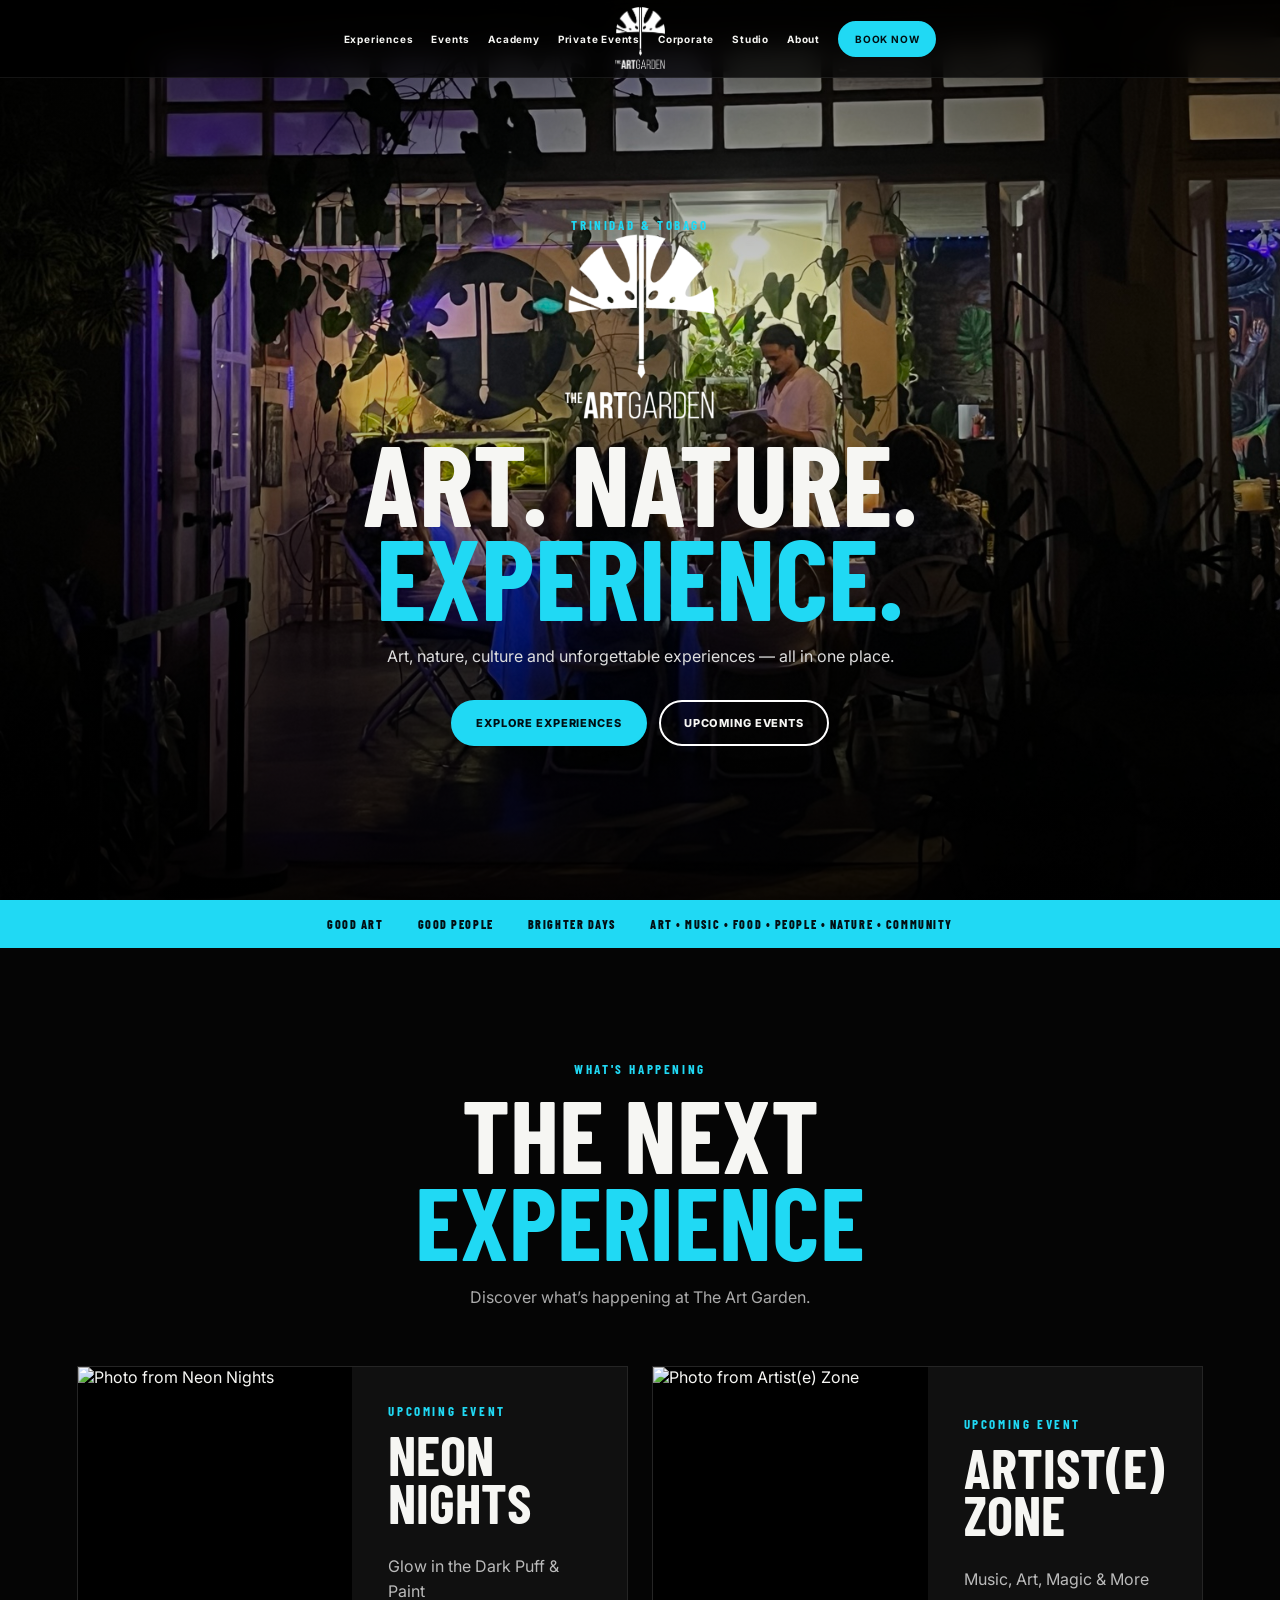
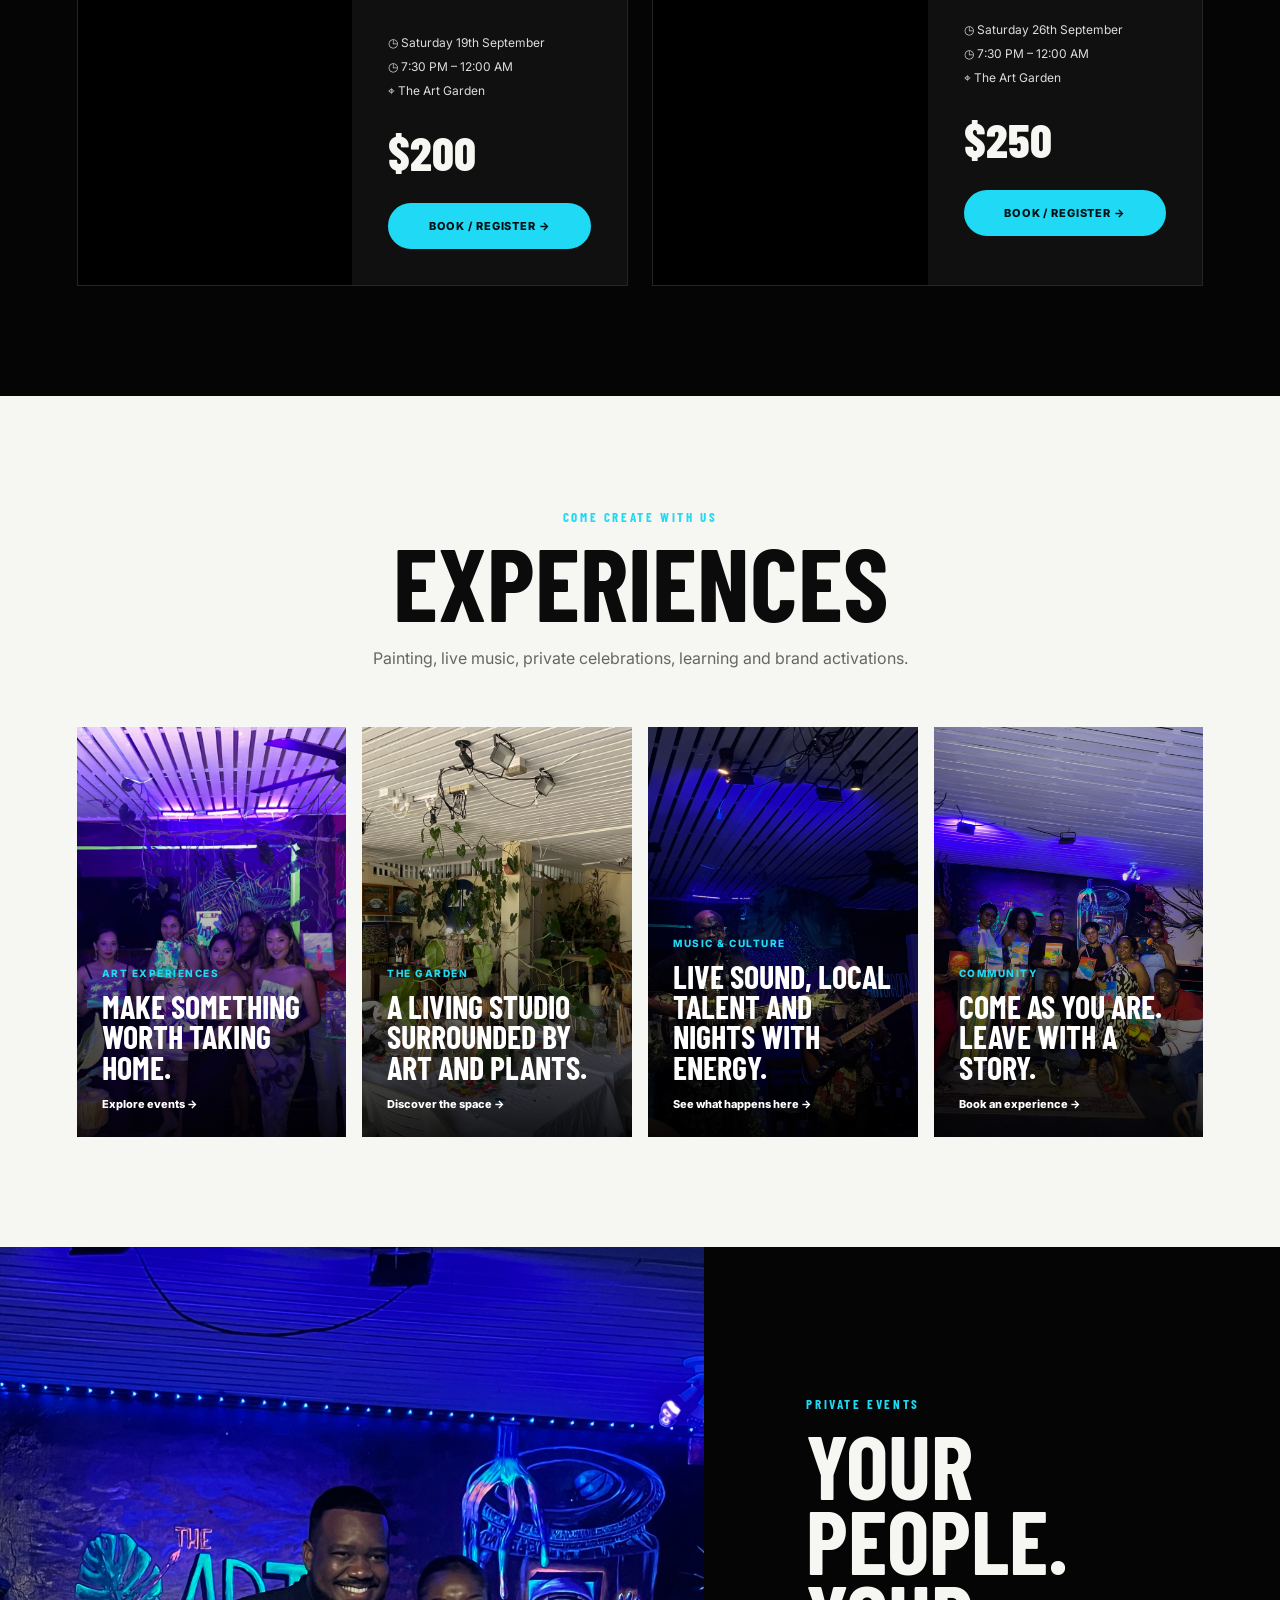
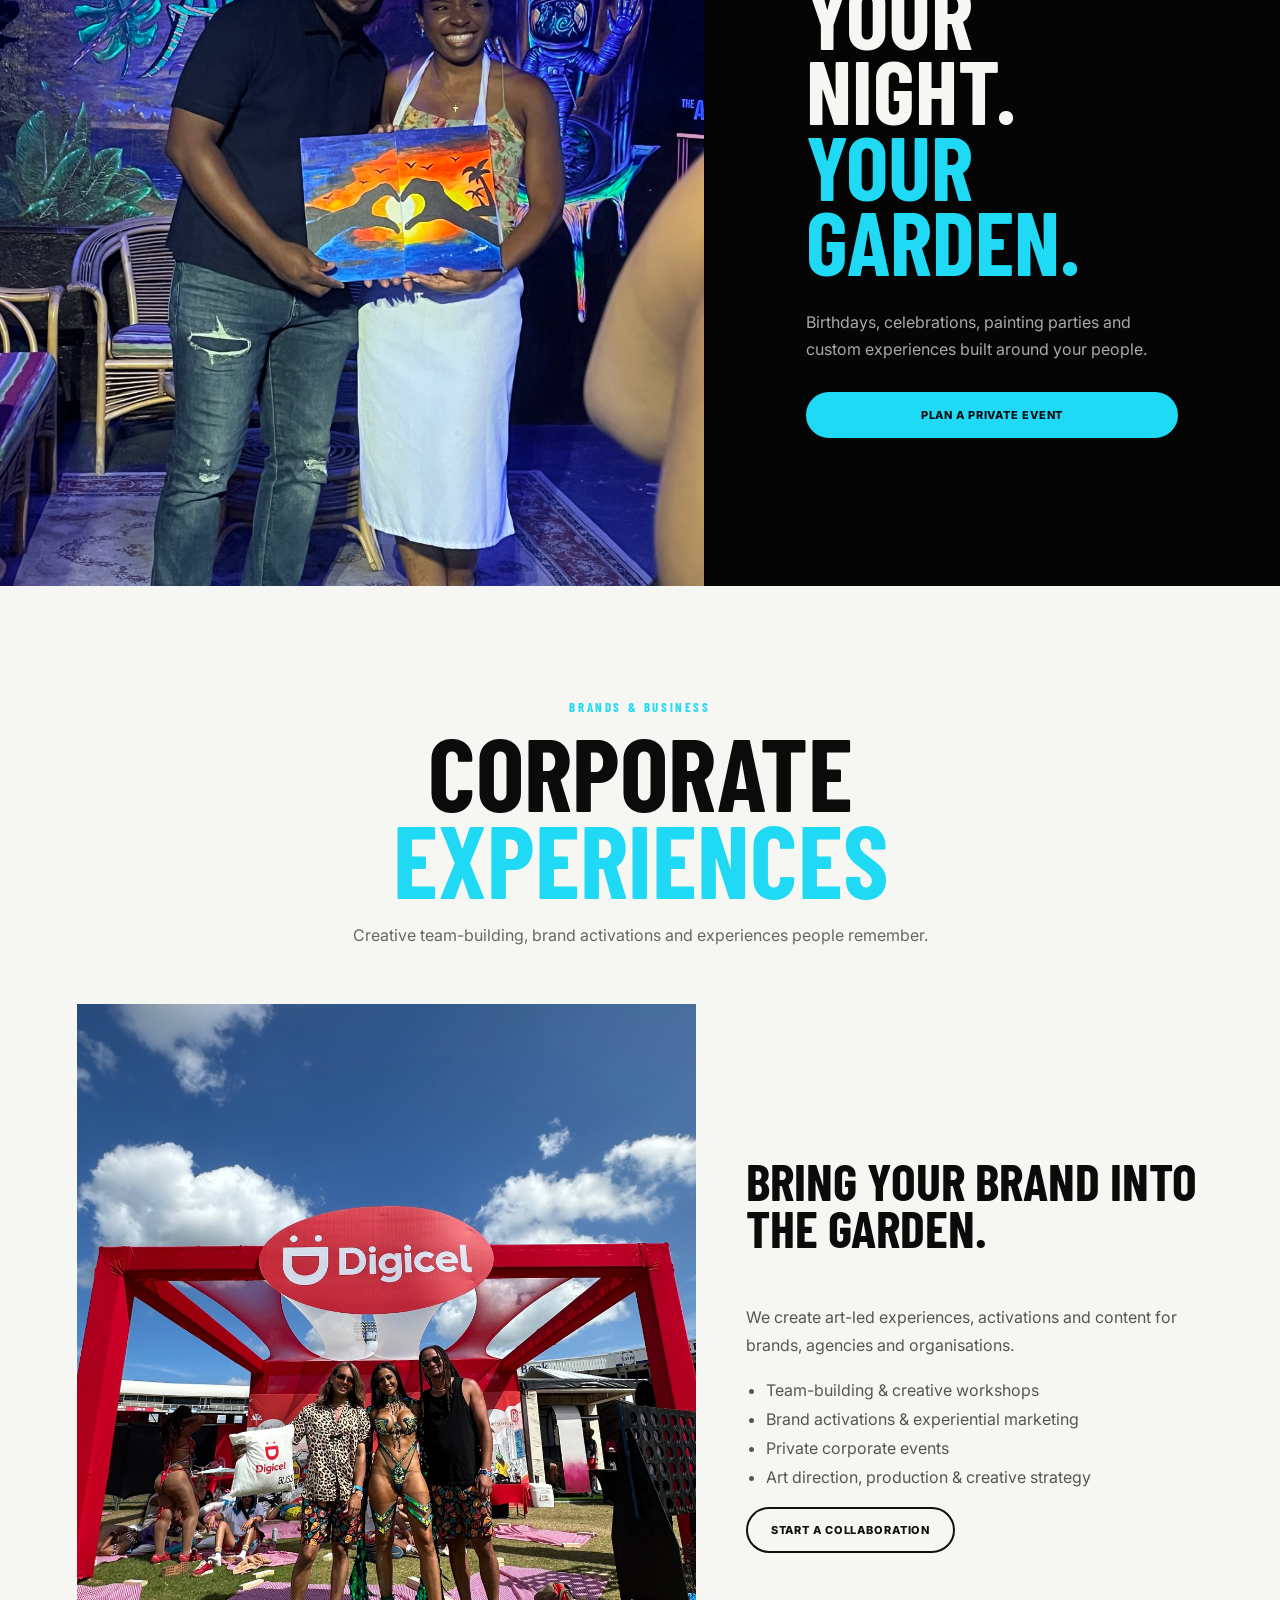
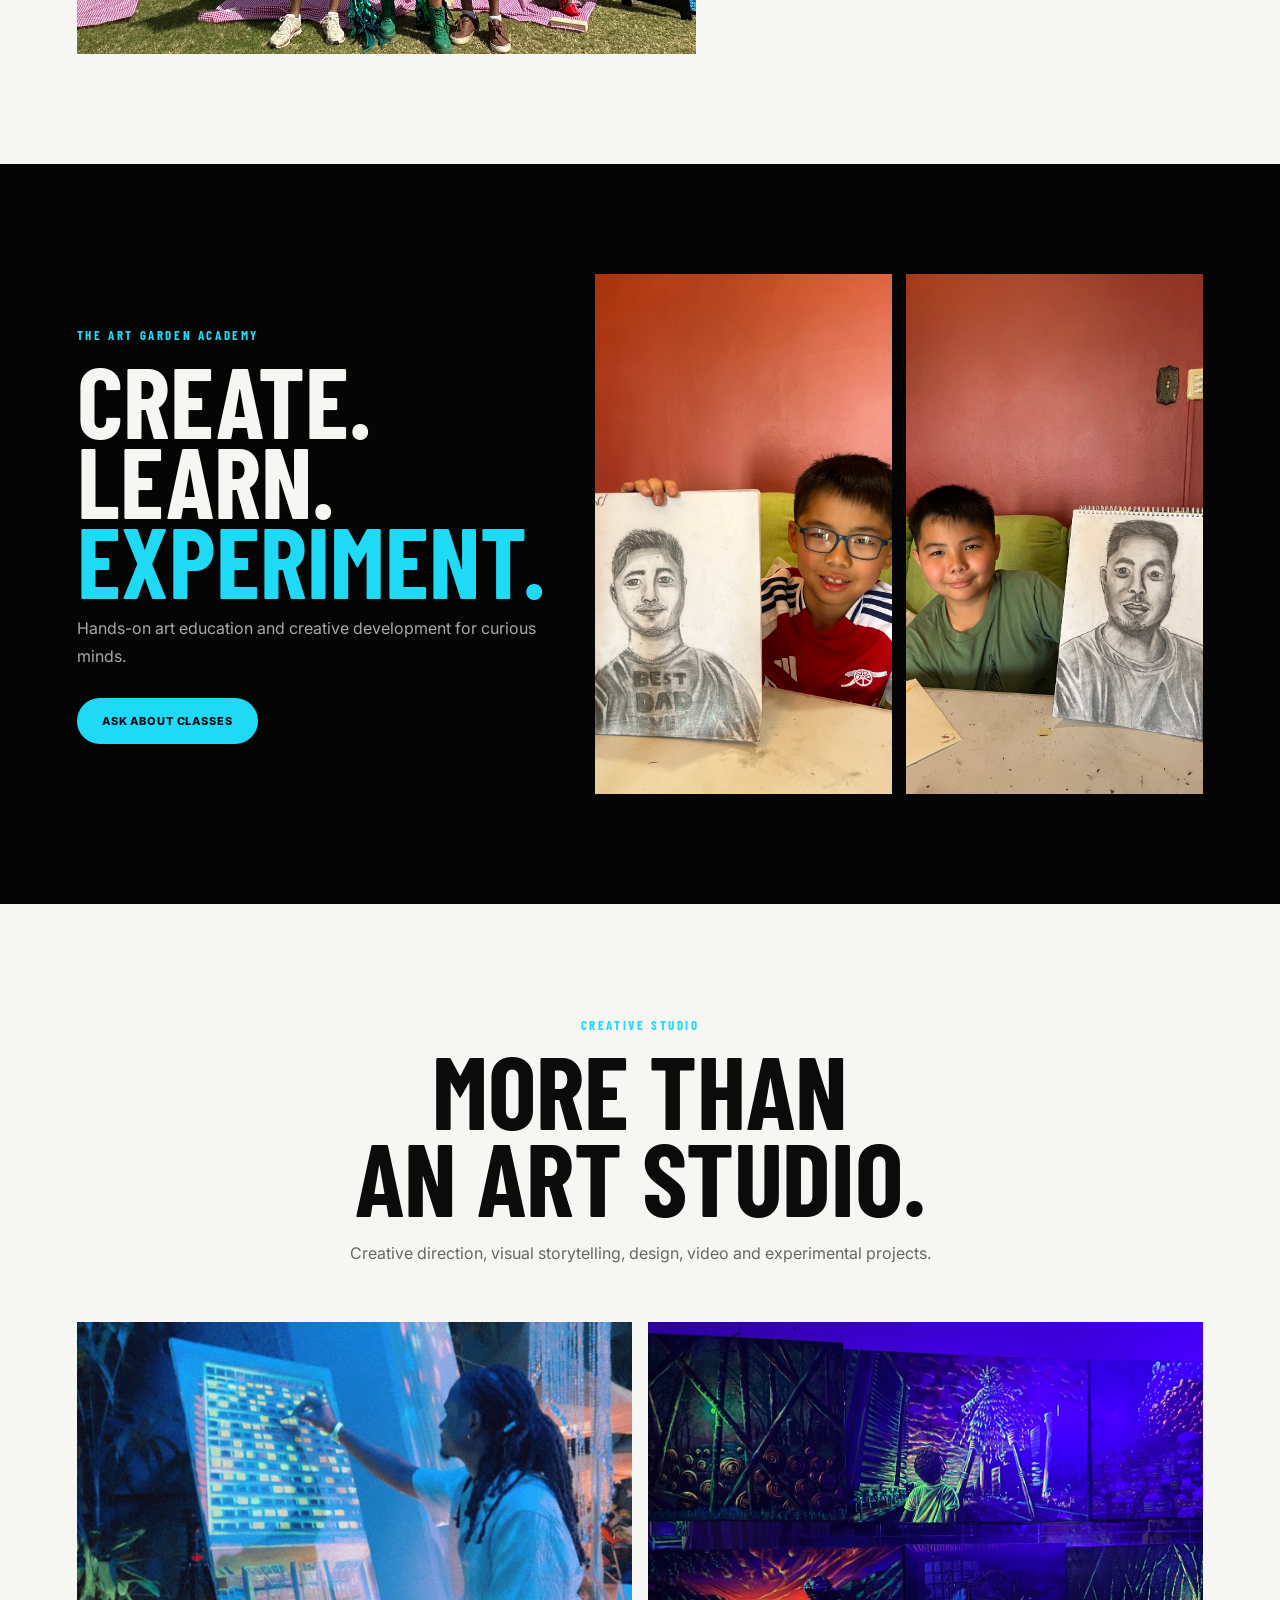
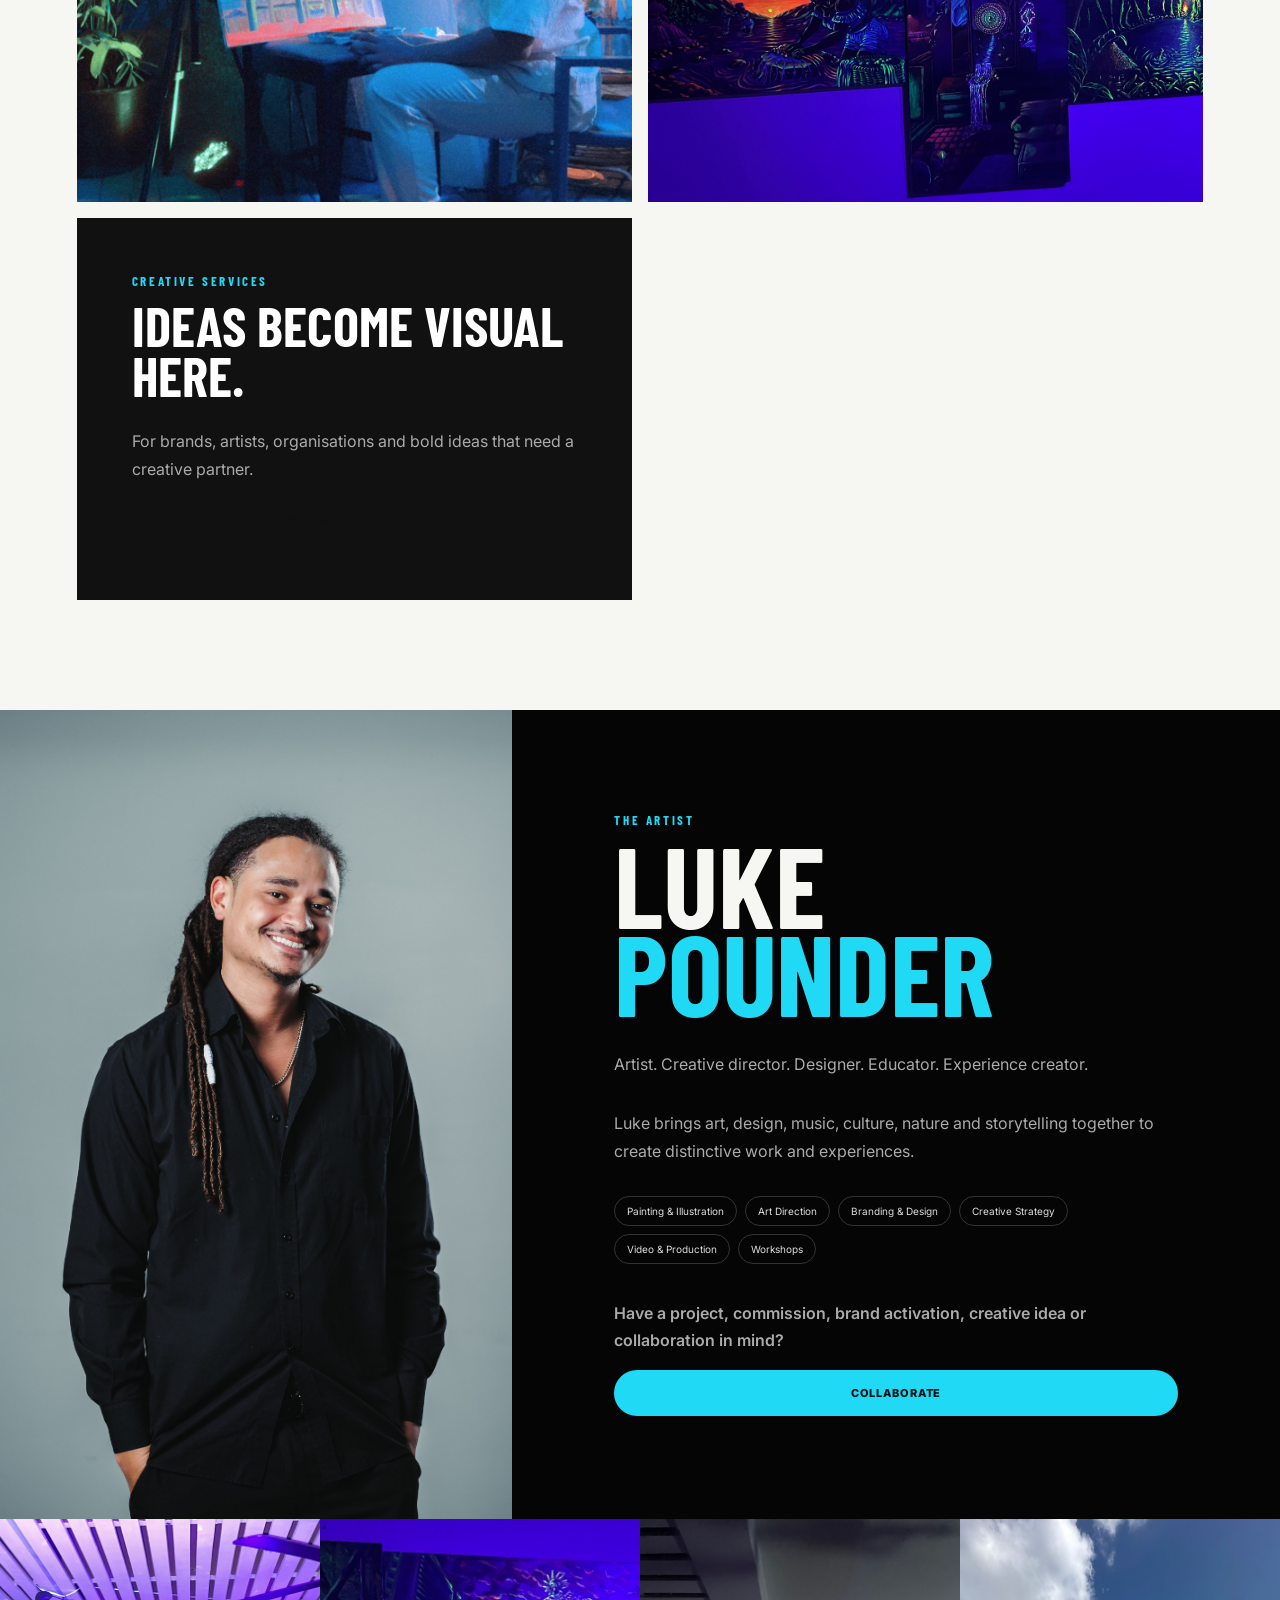
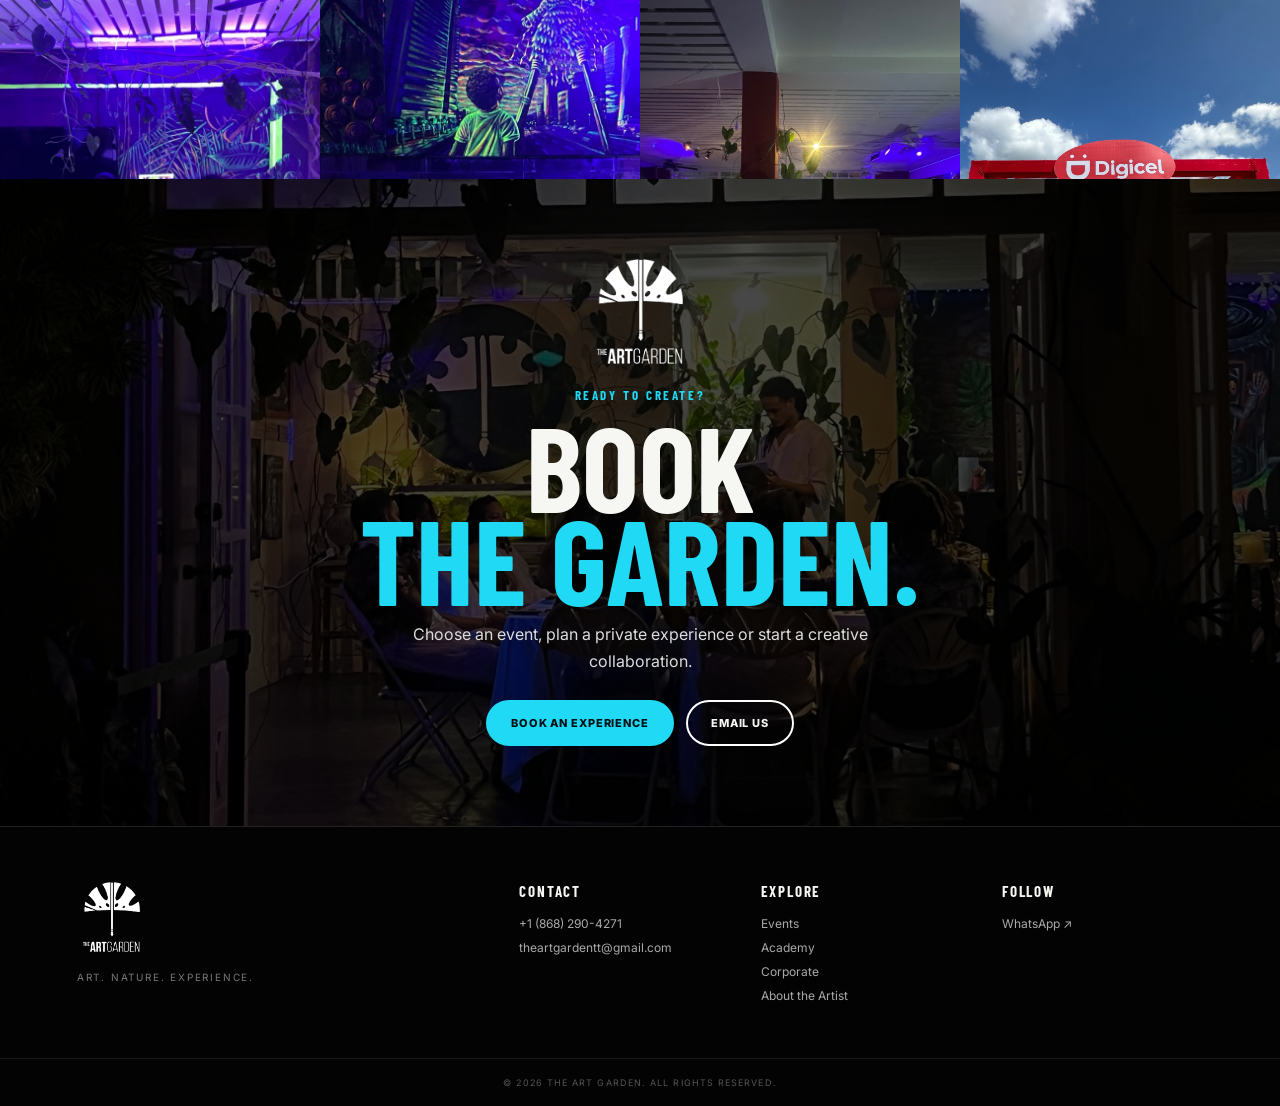
==== commit a53c4c68: "Add files via upload" ====
--- a/index.html
+++ b/index.html
@@ -6,6 +6,13 @@
 <meta name="description" content="The Art Garden — art, nature and unforgettable experiences in Trinidad & Tobago.">
 <title>The Art Garden | Art. Nature. Experience.</title>
 <link rel="stylesheet" href="styles.css">
+
+  <link rel="icon" href="/favicon.ico" sizes="any">
+  <link rel="icon" type="image/png" sizes="32x32" href="/favicon/icon-32.png">
+  <link rel="icon" type="image/png" sizes="16x16" href="/favicon/icon-16.png">
+  <link rel="apple-touch-icon" sizes="180x180" href="/favicon/icon-180.png">
+  <meta name="theme-color" content="#000000">
+
 </head>
 <body>
 <header class="site-header">
@@ -21,7 +28,7 @@
     <a href="#corporate">Corporate</a>
     <a href="#studio">Studio</a>
     <a href="#about">About</a>
-    <a class="nav-cta" href="#book">BOOK NOW</a>
+    <a class="nav-cta" id="nav-book-now" href="#events">BOOK NOW</a>
   </nav>
 </header>
 
@@ -87,7 +94,7 @@
     <span class="eyebrow">PRIVATE EVENTS</span>
     <h2>YOUR PEOPLE.<br>YOUR NIGHT.<br><em>YOUR GARDEN.</em></h2>
     <p>Birthdays, celebrations, painting parties and custom experiences built around your people.</p>
-    <a class="btn primary" href="#book">PLAN A PRIVATE EVENT</a>
+    <a class="btn primary" id="cta-private" href="#book">PLAN A PRIVATE EVENT</a>
   </div>
 </section>
 
@@ -108,7 +115,7 @@
         <li>Private corporate events</li>
         <li>Art direction, production & creative strategy</li>
       </ul>
-      <a class="btn dark-btn" href="#book">START A COLLABORATION</a>
+      <a class="btn dark-btn" id="cta-corporate" href="#book">START A COLLABORATION</a>
     </div>
   </div>
 </section>
@@ -119,7 +126,7 @@
       <span class="eyebrow">THE ART GARDEN ACADEMY</span>
       <h2>CREATE.<br>LEARN.<br><em>EXPERIMENT.</em></h2>
       <p>Hands-on art education and creative development for curious minds.</p>
-      <a class="btn primary" href="#book">ASK ABOUT CLASSES</a>
+      <a class="btn primary" id="cta-academy" href="#book">ASK ABOUT CLASSES</a>
     </div>
     <div class="academy-images">
       <img src="IMG_8554.jpeg" alt="Young artist showing a portrait drawing">
@@ -141,7 +148,7 @@
       <span class="eyebrow">CREATIVE SERVICES</span>
       <h3>Ideas become visual here.</h3>
       <p>For brands, artists, organisations and bold ideas that need a creative partner.</p>
-      <a class="btn dark-btn" href="#book">WORK WITH THE STUDIO</a>
+      <a class="btn dark-btn" id="cta-studio" href="#book">WORK WITH THE STUDIO</a>
     </div>
   </div>
 </section>
@@ -158,7 +165,7 @@
       <span>Creative Strategy</span><span>Video & Production</span><span>Workshops</span>
     </div>
     <p class="collab">Have a project, commission, brand activation, creative idea or collaboration in mind?</p>
-    <a class="btn primary" href="#book">COLLABORATE</a>
+    <a class="btn primary" id="cta-collaborate" href="#book">COLLABORATE</a>
   </div>
 </section>
 
--- a/styles.css
+++ b/styles.css
@@ -1,5 +1,5 @@
 @import url('https://fonts.googleapis.com/css2?family=Barlow+Condensed:wght@500;600;700;800&family=Inter:wght@400;500;600;700&display=swap');
 :root{--black:#050505;--white:#f6f6f3;--cyan:#20d9f4;--muted:#a7a7a7;--line:#242424}
-*{box-sizing:border-box}html{scroll-behavior:smooth}body{margin:0;background:var(--black);color:var(--white);font-family:Inter,Arial,sans-serif}img{display:block;max-width:100%}a{color:inherit;text-decoration:none}.site-header{height:78px;position:fixed;top:0;left:0;right:0;z-index:50;display:flex;align-items:center;justify-content:center;padding:0 3vw;background:rgba(0,0,0,.76);backdrop-filter:blur(12px);border-bottom:1px solid rgba(255,255,255,.08)}.site-header nav{display:flex;gap:24px;align-items:center;font-size:10px;font-weight:700;letter-spacing:.08em}.site-header nav a:hover{color:var(--cyan)}.brand{position:absolute;left:50%;transform:translateX(-50%);top:7px}.logo-crop{display:block;width:100px;height:63px;overflow:hidden;background:#000;position:relative}.logo-crop img{width:100%;height:100%;object-fit:contain;object-position:center;transform:none}.brand .logo-crop{width:92px;height:64px}.nav-cta,.btn.primary{background:var(--cyan);color:#001014;border:2px solid var(--cyan)}.nav-cta{padding:10px 15px;border-radius:99px}.menu-toggle{display:none;background:none;border:0;color:white;font-size:28px}.hero{min-height:100vh;position:relative;display:grid;place-items:center;overflow:hidden}.hero-img{position:absolute;inset:0;width:100%;height:100%;object-fit:cover}.hero-overlay{position:absolute;inset:0;background:linear-gradient(180deg,rgba(0,0,0,.55),rgba(0,0,0,.15) 35%,rgba(0,0,0,.88))}.hero-content{position:relative;z-index:2;text-align:center;max-width:850px;padding:140px 24px 80px}.hero-logo{width:240px;height:145px;margin:0 auto -20px;overflow:hidden}.hero-logo img{width:100%;height:100%;object-fit:contain;transform:none}h1,h2,h3,.eyebrow,.ticker{font-family:'Barlow Condensed',sans-serif;text-transform:uppercase}.eyebrow{font-size:13px;letter-spacing:.2em;color:var(--cyan);font-weight:700}.hero h1{font-size:clamp(58px,9vw,120px);line-height:.82;margin:20px 0}.hero h1 em,h2 em{font-style:normal;color:var(--cyan)}.hero p{max-width:600px;margin:0 auto 30px;color:#ddd;font-size:16px;line-height:1.7}.actions{display:flex;gap:12px;justify-content:center;flex-wrap:wrap}.btn{display:inline-flex;align-items:center;justify-content:center;border-radius:99px;padding:14px 23px;font-size:11px;font-weight:800;letter-spacing:.08em;transition:.2s}.btn:hover{transform:translateY(-2px)}.btn.ghost{border:2px solid white}.dark-btn{border:2px solid #111;color:#111}.ticker{display:flex;justify-content:center;gap:34px;flex-wrap:wrap;padding:17px 20px;background:var(--cyan);color:#031014;font-size:12px;font-weight:800;letter-spacing:.13em}.section{padding:110px 6vw;background:var(--white);color:#0b0b0b}.section.dark,.dark{background:#050505;color:var(--white)}.section-head{max-width:850px;margin:0 auto 55px;text-align:center}.section-head h2{font-size:clamp(55px,8vw,105px);line-height:.85;margin:12px 0 20px}.section-head p{color:#666;line-height:1.7}.dark .section-head p{color:#aaa}.event-grid{display:grid;grid-template-columns:repeat(2,1fr);gap:24px;max-width:1250px;margin:auto}.event-card{background:#101010;border:1px solid #252525;display:grid;grid-template-columns:1fr 1fr;min-height:470px;overflow:hidden}.event-art{height:100%;min-height:470px;background:#000}.event-art img{width:100%;height:100%;object-fit:cover}.event-info{padding:36px;display:flex;flex-direction:column;justify-content:center}.event-info h3{font-size:55px;line-height:.86;margin:12px 0}.event-info p{color:#bbb;line-height:1.6}.event-meta{font-size:12px;line-height:2;color:#ddd;margin:10px 0 20px}.event-price{font:800 48px 'Barlow Condensed';margin-bottom:22px}.experience-grid{max-width:1250px;margin:auto;display:grid;grid-template-columns:repeat(4,1fr);gap:16px}.feature-card{position:relative;min-height:410px;overflow:hidden;background:#111;color:white}.feature-card img{position:absolute;inset:0;width:100%;height:100%;object-fit:cover;transition:.5s}.feature-card:after{content:'';position:absolute;inset:0;background:linear-gradient(transparent 25%,rgba(0,0,0,.9))}.feature-card:hover img{transform:scale(1.04)}.feature-card div{position:absolute;z-index:2;bottom:0;padding:25px}.feature-card span{color:var(--cyan);font-size:10px;font-weight:800;letter-spacing:.15em}.feature-card h3{font-size:32px;line-height:.95;margin:10px 0}.feature-card a{font-size:11px;font-weight:800}.split-section{display:grid;grid-template-columns:1.1fr .9fr;min-height:650px}.split-image img{width:100%;height:100%;object-fit:cover}.split-copy{display:flex;flex-direction:column;justify-content:center;padding:8vw}.split-copy h2{font-size:clamp(55px,7vw,95px);line-height:.84;margin:15px 0}.split-copy p{color:#aaa;line-height:1.7;max-width:520px;margin-bottom:28px}.corporate-grid{max-width:1250px;margin:auto;display:grid;grid-template-columns:1.15fr .85fr;gap:50px;align-items:center}.corporate-grid>img{width:100%;height:650px;object-fit:cover}.corporate-copy h3{font-size:52px;line-height:.9}.corporate-copy p,.corporate-copy li{line-height:1.8;color:#555}.corporate-copy ul{padding-left:20px}.academy-grid{max-width:1250px;margin:auto;display:grid;grid-template-columns:.85fr 1.15fr;gap:50px;align-items:center}.academy-grid h2{font-size:clamp(60px,8vw,100px);line-height:.8;margin:15px 0}.academy-grid p{color:#aaa;line-height:1.7;max-width:500px;margin-bottom:28px}.academy-images{display:grid;grid-template-columns:1fr 1fr;gap:14px}.academy-images img{width:100%;height:520px;object-fit:cover}.studio-grid{max-width:1250px;margin:auto;display:grid;grid-template-columns:1fr 1fr;gap:16px}.studio-photo{height:480px;overflow:hidden}.studio-photo img{width:100%;height:100%;object-fit:cover}.studio-copy{background:#111;color:white;padding:55px;display:flex;flex-direction:column;justify-content:center}.studio-copy h3{font-size:55px;line-height:.9;margin:12px 0}.studio-copy p{color:#aaa;line-height:1.7}.artist-section{display:grid;grid-template-columns:.8fr 1.2fr;min-height:700px}.artist-photo img{width:100%;height:100%;object-fit:cover}.artist-copy{padding:8vw;display:flex;flex-direction:column;justify-content:center}.artist-copy h2{font-size:clamp(70px,9vw,125px);line-height:.76;margin:12px 0 20px}.artist-copy p{color:#aaa;line-height:1.7;max-width:650px}.talent-list{display:flex;flex-wrap:wrap;gap:8px;margin:15px 0 20px}.talent-list span{border:1px solid #333;border-radius:99px;padding:8px 12px;font-size:10px;color:#ddd}.collab{font-weight:600}.gallery-strip{display:grid;grid-template-columns:repeat(4,1fr);height:260px}.gallery-strip img{width:100%;height:100%;object-fit:cover}.booking{min-height:620px;position:relative;display:grid;place-items:center;text-align:center;overflow:hidden}.booking-bg{position:absolute;inset:0;width:100%;height:100%;object-fit:cover}.booking-overlay{position:absolute;inset:0;background:rgba(0,0,0,.72)}.booking-content{position:relative;z-index:2;padding:80px 20px}.small-logo{width:110px;height:75px;overflow:hidden;margin:0 auto 20px}.small-logo img{width:100%;height:100%;object-fit:contain;transform:none}.booking h2{font-size:clamp(65px,10vw,120px);line-height:.78;margin:15px 0}.booking p{color:#ddd;max-width:520px;line-height:1.7;margin:0 auto 25px}footer{display:grid;grid-template-columns:2fr 1fr 1fr 1fr;gap:40px;padding:55px 6vw;background:#030303;border-top:1px solid #222}footer>div{display:flex;flex-direction:column;gap:9px}footer strong{font:700 15px 'Barlow Condensed';letter-spacing:.12em;margin-bottom:7px}footer a{font-size:12px;color:#aaa}.footer-brand p{font-size:10px;letter-spacing:.18em;color:#777}.copyright{text-align:center;background:#030303;color:#555;border-top:1px solid #181818;padding:18px;font-size:9px;letter-spacing:.12em}
-@media(max-width:900px){.site-header{justify-content:flex-end}.site-header nav{display:none}.menu-toggle{display:block}.site-header.open nav{position:absolute;top:78px;left:0;right:0;display:grid;background:#050505;padding:20px 6vw;gap:18px}.site-header.open nav a{font-size:13px}.brand{left:20px;transform:none}.hero-content{padding-top:120px}.event-grid,.corporate-grid,.academy-grid,.split-section,.artist-section{grid-template-columns:1fr}.event-card{grid-template-columns:1fr}.event-art{height:380px;min-height:0}.experience-grid{grid-template-columns:1fr 1fr}.corporate-grid>img{height:480px}.academy-images img{height:400px}.studio-grid{grid-template-columns:1fr}.studio-photo{height:380px}.artist-photo{height:500px}.gallery-strip{height:180px;grid-template-columns:repeat(2,1fr)}footer{grid-template-columns:1fr 1fr}}
+*{box-sizing:border-box}html{scroll-behavior:smooth}body{margin:0;background:var(--black);color:var(--white);font-family:Inter,Arial,sans-serif}img{display:block;max-width:100%}a{color:inherit;text-decoration:none}.site-header{height:78px;position:fixed;top:0;left:0;right:0;z-index:50;display:flex;align-items:center;justify-content:center;padding:0 18px;background:rgba(0,0,0,.76);backdrop-filter:blur(12px);border-bottom:1px solid rgba(255,255,255,.08)}.site-header nav{display:flex;gap:18px;align-items:center;justify-content:center;width:100%;padding:0 155px;font-size:10px;font-weight:700;letter-spacing:.08em;white-space:nowrap}.site-header nav a:hover{color:var(--cyan)}.brand{position:absolute;left:50%;transform:translateX(-50%);top:7px}.logo-crop{display:block;width:70px;height:70px;overflow:hidden;background:transparent;position:relative}.logo-crop img{width:100%;height:100%;object-fit:contain;object-position:center;transform:none} .brand .logo-crop{width:62px;height:62px;background:transparent}.nav-cta,.btn.primary{background:var(--cyan);color:#001014;border:2px solid var(--cyan)}.nav-cta{padding:10px 15px;border-radius:99px}.menu-toggle{display:none;background:none;border:0;color:white;font-size:28px}.hero{min-height:100vh;position:relative;display:grid;place-items:center;overflow:hidden}.hero-img{position:absolute;inset:0;width:100%;height:100%;object-fit:cover}.hero-overlay{position:absolute;inset:0;background:linear-gradient(180deg,rgba(0,0,0,.55),rgba(0,0,0,.15) 35%,rgba(0,0,0,.88))}.hero-content{position:relative;z-index:2;text-align:center;max-width:850px;padding:140px 24px 80px}.hero-logo{width:190px;height:185px;margin:0 auto -5px;overflow:hidden;background:transparent}.hero-logo img{width:100%;height:100%;object-fit:contain;transform:none}h1,h2,h3,.eyebrow,.ticker{font-family:'Barlow Condensed',sans-serif;text-transform:uppercase}.eyebrow{font-size:13px;letter-spacing:.2em;color:var(--cyan);font-weight:700}.hero h1{font-size:clamp(58px,9vw,120px);line-height:.82;margin:20px 0}.hero h1 em,h2 em{font-style:normal;color:var(--cyan)}.hero p{max-width:600px;margin:0 auto 30px;color:#ddd;font-size:16px;line-height:1.7}.actions{display:flex;gap:12px;justify-content:center;flex-wrap:wrap}.btn{display:inline-flex;align-items:center;justify-content:center;border-radius:99px;padding:14px 23px;font-size:11px;font-weight:800;letter-spacing:.08em;transition:.2s}.btn:hover{transform:translateY(-2px)}.btn.ghost{border:2px solid white}.dark-btn{border:2px solid #111;color:#111}.ticker{display:flex;justify-content:center;gap:34px;flex-wrap:wrap;padding:17px 20px;background:var(--cyan);color:#031014;font-size:12px;font-weight:800;letter-spacing:.13em}.section{padding:110px 6vw;background:var(--white);color:#0b0b0b}.section.dark,.dark{background:#050505;color:var(--white)}.section-head{max-width:850px;margin:0 auto 55px;text-align:center}.section-head h2{font-size:clamp(55px,8vw,105px);line-height:.85;margin:12px 0 20px}.section-head p{color:#666;line-height:1.7}.dark .section-head p{color:#aaa}.event-grid{display:grid;grid-template-columns:repeat(2,1fr);gap:24px;max-width:1250px;margin:auto}.event-card{background:#101010;border:1px solid #252525;display:grid;grid-template-columns:1fr 1fr;min-height:470px;overflow:hidden}.event-art{height:100%;min-height:470px;background:#000}.event-art img{width:100%;height:100%;object-fit:cover}.event-info{padding:36px;display:flex;flex-direction:column;justify-content:center}.event-info h3{font-size:55px;line-height:.86;margin:12px 0}.event-info p{color:#bbb;line-height:1.6}.event-meta{font-size:12px;line-height:2;color:#ddd;margin:10px 0 20px}.event-price{font:800 48px 'Barlow Condensed';margin-bottom:22px}.experience-grid{max-width:1250px;margin:auto;display:grid;grid-template-columns:repeat(4,1fr);gap:16px}.feature-card{position:relative;min-height:410px;overflow:hidden;background:#111;color:white}.feature-card img{position:absolute;inset:0;width:100%;height:100%;object-fit:cover;transition:.5s}.feature-card:after{content:'';position:absolute;inset:0;background:linear-gradient(transparent 25%,rgba(0,0,0,.9))}.feature-card:hover img{transform:scale(1.04)}.feature-card div{position:absolute;z-index:2;bottom:0;padding:25px}.feature-card span{color:var(--cyan);font-size:10px;font-weight:800;letter-spacing:.15em}.feature-card h3{font-size:32px;line-height:.95;margin:10px 0}.feature-card a{font-size:11px;font-weight:800}.split-section{display:grid;grid-template-columns:1.1fr .9fr;min-height:650px}.split-image img{width:100%;height:100%;object-fit:cover}.split-copy{display:flex;flex-direction:column;justify-content:center;padding:8vw}.split-copy h2{font-size:clamp(55px,7vw,95px);line-height:.84;margin:15px 0}.split-copy p{color:#aaa;line-height:1.7;max-width:520px;margin-bottom:28px}.corporate-grid{max-width:1250px;margin:auto;display:grid;grid-template-columns:1.15fr .85fr;gap:50px;align-items:center}.corporate-grid>img{width:100%;height:650px;object-fit:cover}.corporate-copy h3{font-size:52px;line-height:.9}.corporate-copy p,.corporate-copy li{line-height:1.8;color:#555}.corporate-copy ul{padding-left:20px}.academy-grid{max-width:1250px;margin:auto;display:grid;grid-template-columns:.85fr 1.15fr;gap:50px;align-items:center}.academy-grid h2{font-size:clamp(60px,8vw,100px);line-height:.8;margin:15px 0}.academy-grid p{color:#aaa;line-height:1.7;max-width:500px;margin-bottom:28px}.academy-images{display:grid;grid-template-columns:1fr 1fr;gap:14px}.academy-images img{width:100%;height:520px;object-fit:cover}.studio-grid{max-width:1250px;margin:auto;display:grid;grid-template-columns:1fr 1fr;gap:16px}.studio-photo{height:480px;overflow:hidden}.studio-photo img{width:100%;height:100%;object-fit:cover}.studio-copy{background:#111;color:white;padding:55px;display:flex;flex-direction:column;justify-content:center}.studio-copy h3{font-size:55px;line-height:.9;margin:12px 0}.studio-copy p{color:#aaa;line-height:1.7}.artist-section{display:grid;grid-template-columns:.8fr 1.2fr;min-height:700px}.artist-photo img{width:100%;height:100%;object-fit:cover}.artist-copy{padding:8vw;display:flex;flex-direction:column;justify-content:center}.artist-copy h2{font-size:clamp(70px,9vw,125px);line-height:.76;margin:12px 0 20px}.artist-copy p{color:#aaa;line-height:1.7;max-width:650px}.talent-list{display:flex;flex-wrap:wrap;gap:8px;margin:15px 0 20px}.talent-list span{border:1px solid #333;border-radius:99px;padding:8px 12px;font-size:10px;color:#ddd}.collab{font-weight:600}.gallery-strip{display:grid;grid-template-columns:repeat(4,1fr);height:260px}.gallery-strip img{width:100%;height:100%;object-fit:cover}.booking{min-height:620px;position:relative;display:grid;place-items:center;text-align:center;overflow:hidden}.booking-bg{position:absolute;inset:0;width:100%;height:100%;object-fit:cover}.booking-overlay{position:absolute;inset:0;background:rgba(0,0,0,.72)}.booking-content{position:relative;z-index:2;padding:80px 20px}.small-logo{width:95px;height:105px;overflow:hidden;margin:0 auto 20px;background:transparent}.small-logo img{width:100%;height:100%;object-fit:contain;transform:none}.booking h2{font-size:clamp(65px,10vw,120px);line-height:.78;margin:15px 0}.booking p{color:#ddd;max-width:520px;line-height:1.7;margin:0 auto 25px}footer{display:grid;grid-template-columns:2fr 1fr 1fr 1fr;gap:40px;padding:55px 6vw;background:#030303;border-top:1px solid #222}footer>div{display:flex;flex-direction:column;gap:9px}footer strong{font:700 15px 'Barlow Condensed';letter-spacing:.12em;margin-bottom:7px}footer a{font-size:12px;color:#aaa}.footer-brand p{font-size:10px;letter-spacing:.18em;color:#777}.copyright{text-align:center;background:#030303;color:#555;border-top:1px solid #181818;padding:18px;font-size:9px;letter-spacing:.12em}
+@media(max-width:900px){.site-header{justify-content:flex-end}.site-header nav{display:none}.menu-toggle{display:block}.site-header.open nav{position:absolute;top:78px;left:0;right:0;display:grid;background:#050505;padding:20px 6vw;gap:18px;width:auto}.site-header.open nav a{font-size:13px}.brand{left:20px;transform:none}.hero-content{padding-top:120px}.event-grid,.corporate-grid,.academy-grid,.split-section,.artist-section{grid-template-columns:1fr}.event-card{grid-template-columns:1fr}.event-art{height:380px;min-height:0}.experience-grid{grid-template-columns:1fr 1fr}.corporate-grid>img{height:480px}.academy-images img{height:400px}.studio-grid{grid-template-columns:1fr}.studio-photo{height:380px}.artist-photo{height:500px}.gallery-strip{height:180px;grid-template-columns:repeat(2,1fr)}footer{grid-template-columns:1fr 1fr}}
 @media(max-width:560px){.ticker{gap:10px;font-size:9px}.section{padding:80px 5vw}.experience-grid{grid-template-columns:1fr}.feature-card{min-height:420px}.hero h1{font-size:62px}.event-info{padding:26px}.event-info h3{font-size:48px}.academy-images{grid-template-columns:1fr}.academy-images img{height:430px}.gallery-strip{height:130px}.gallery-strip img:nth-child(n+3){display:none}footer{grid-template-columns:1fr}.hero-logo{width:190px}}
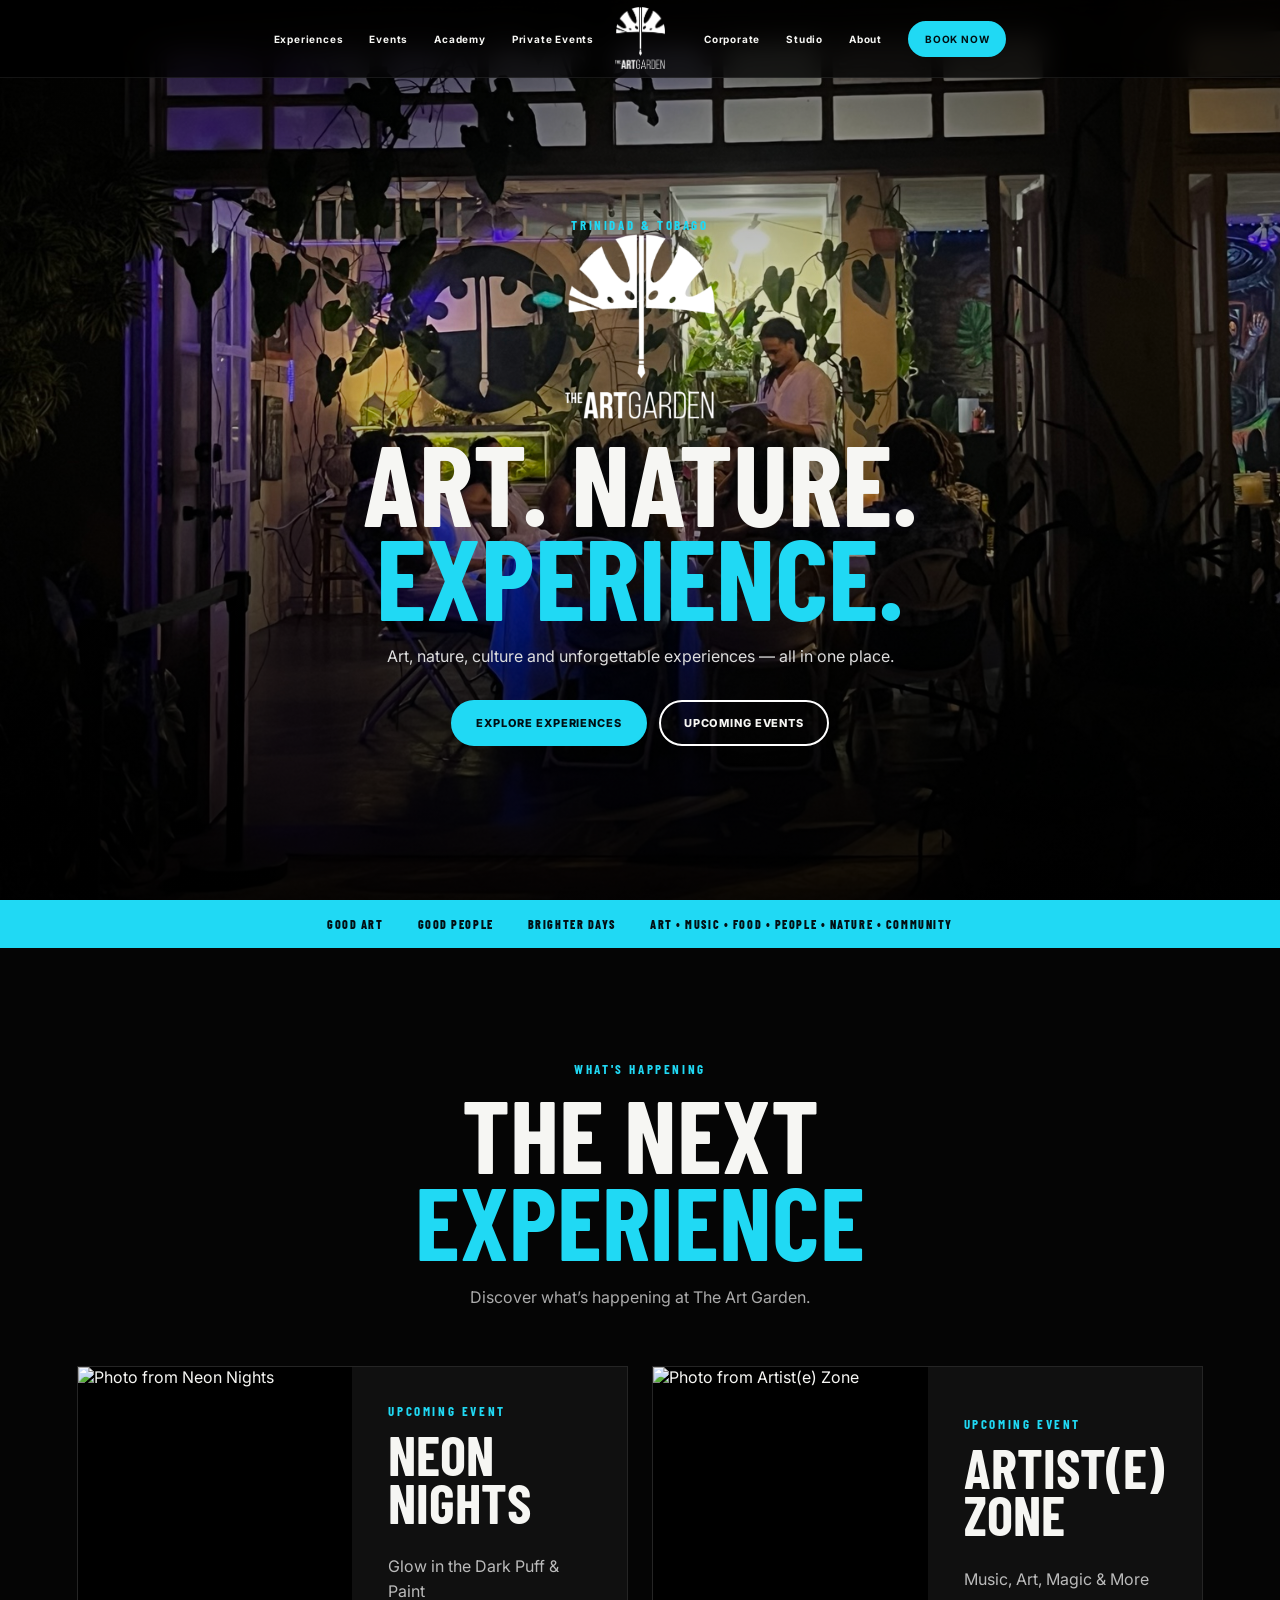
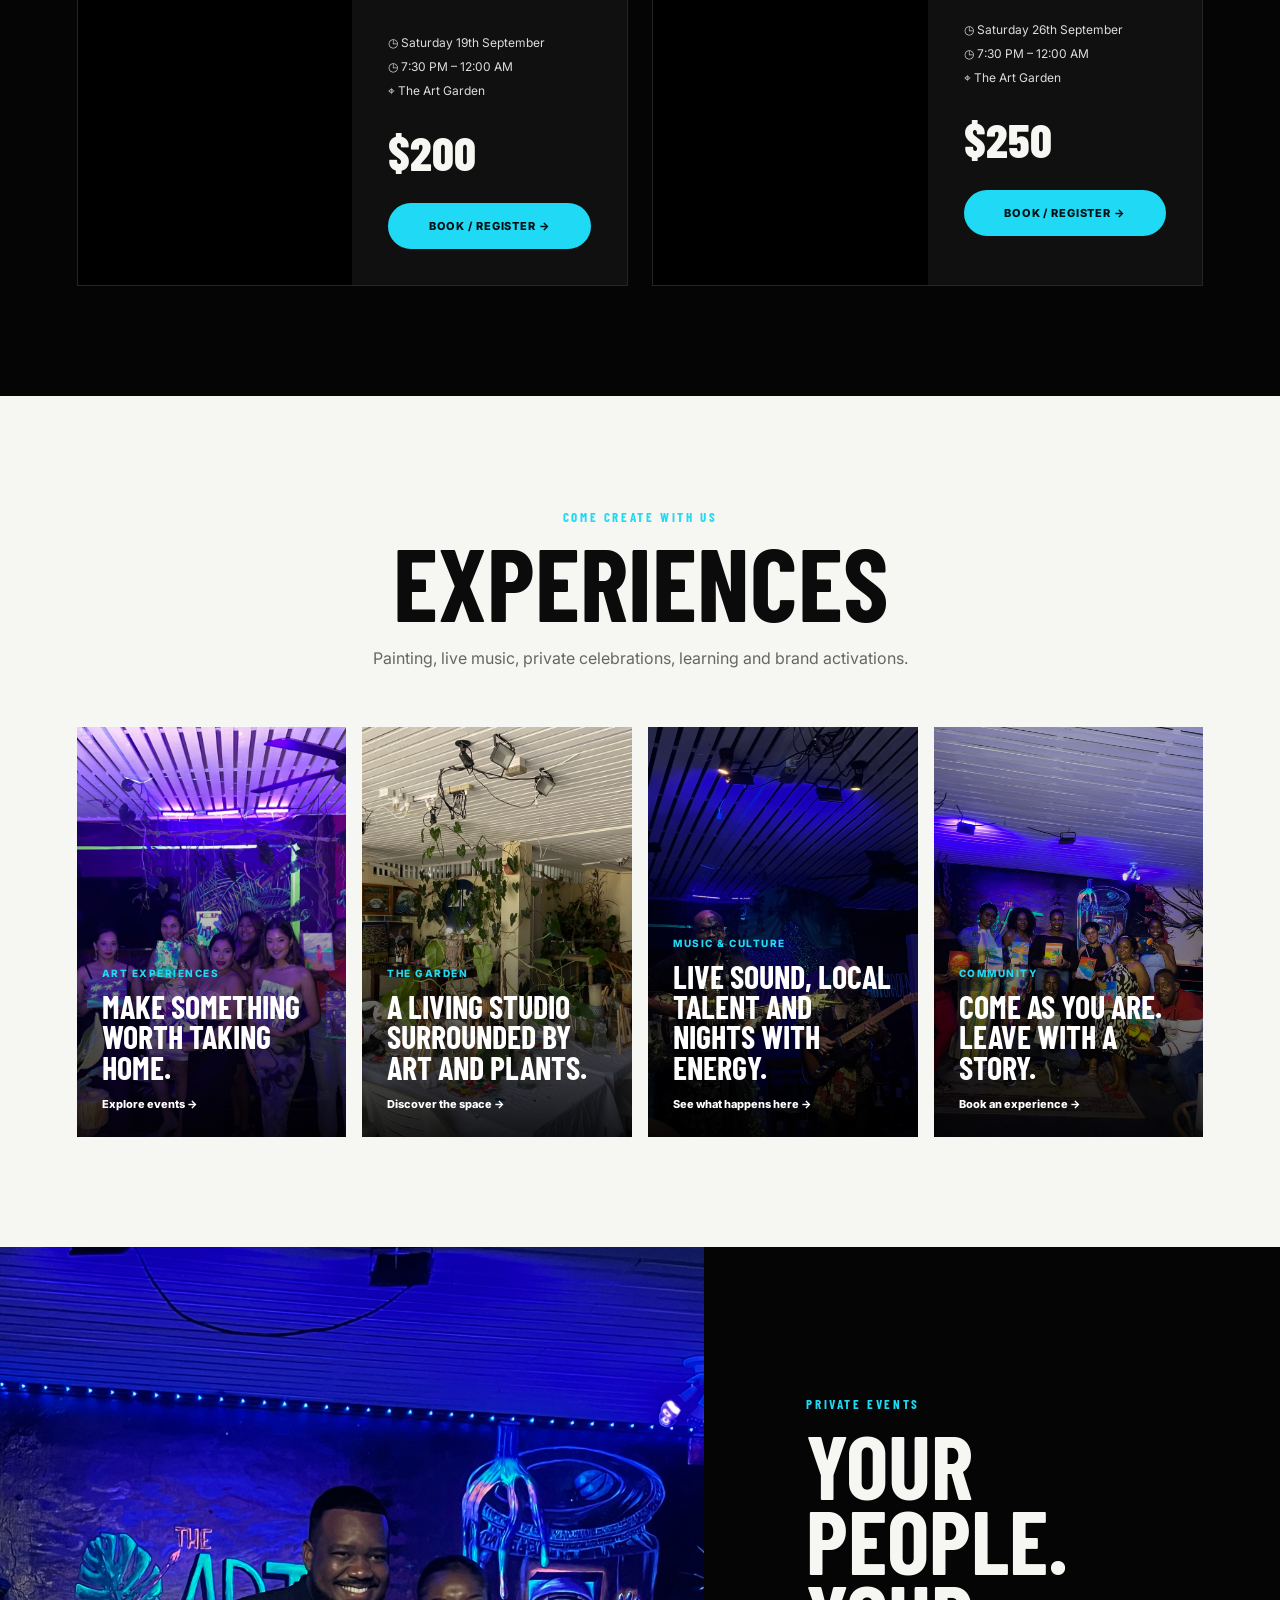
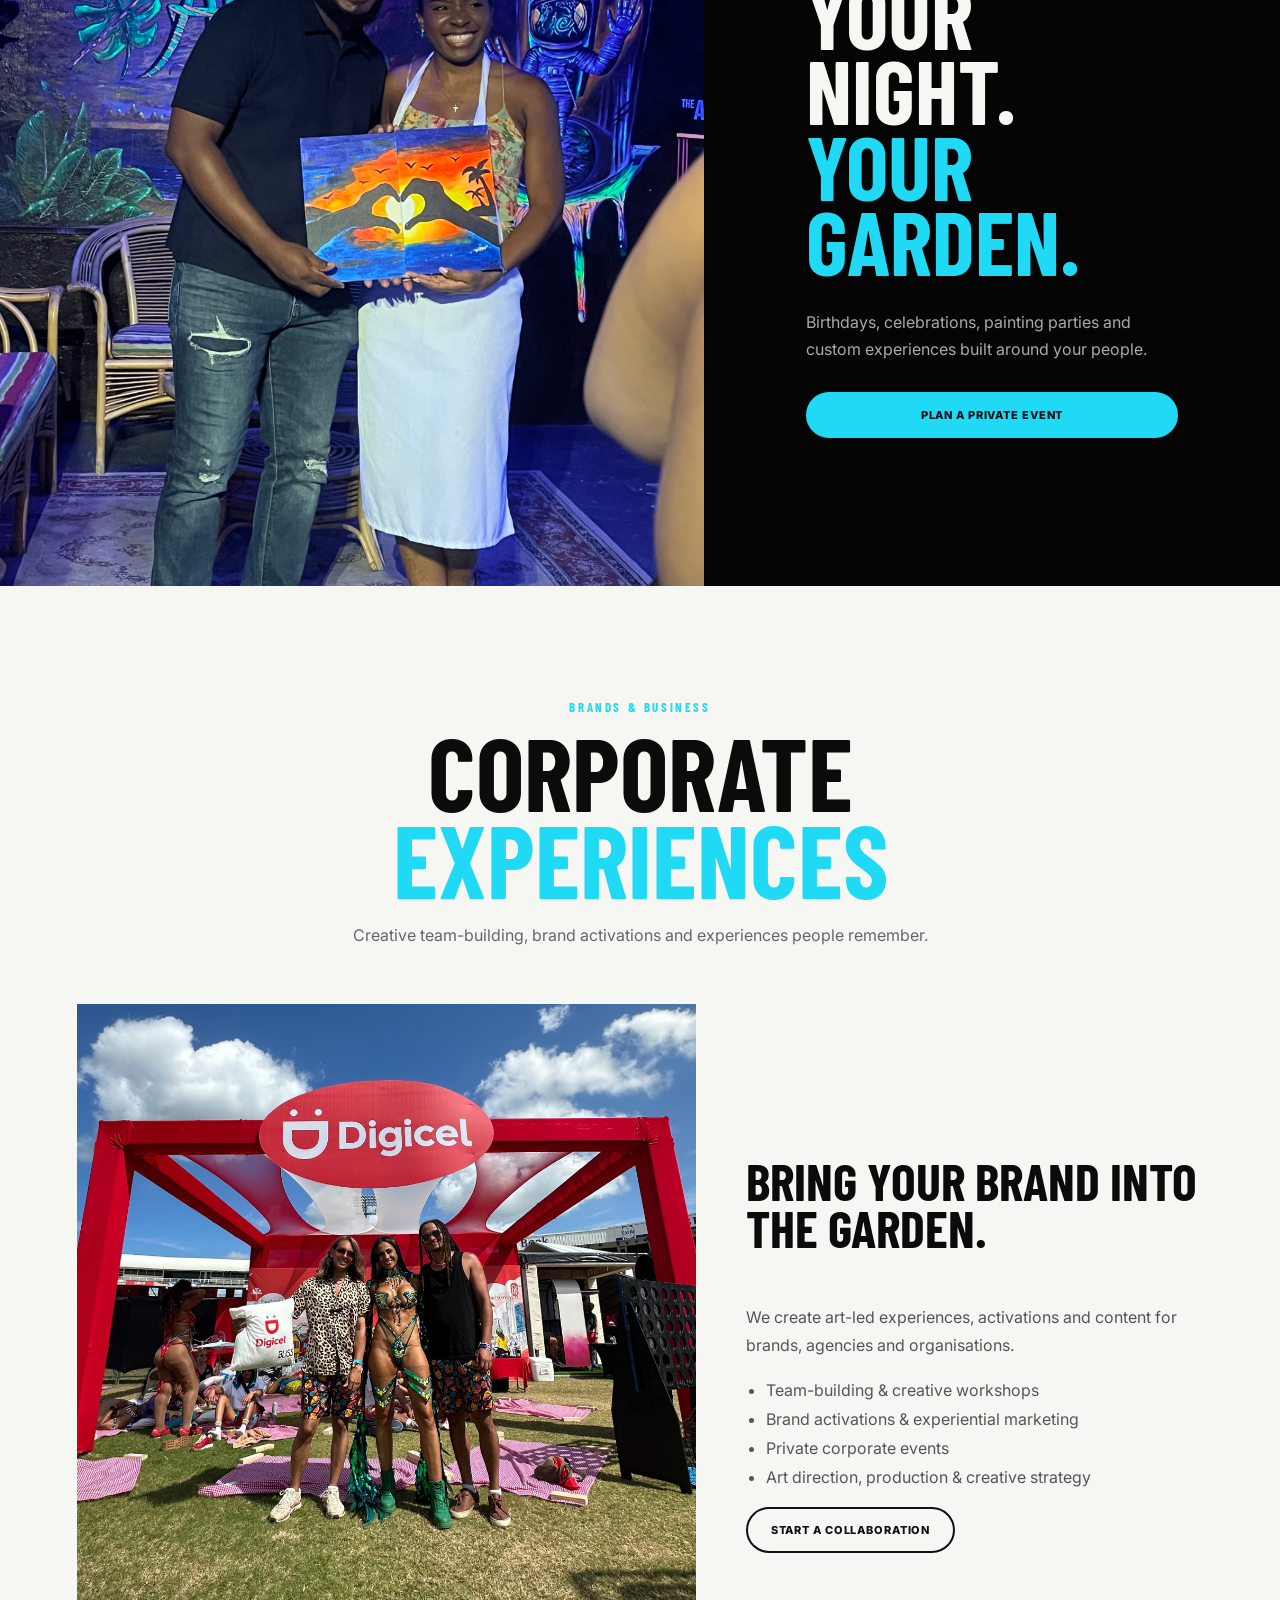
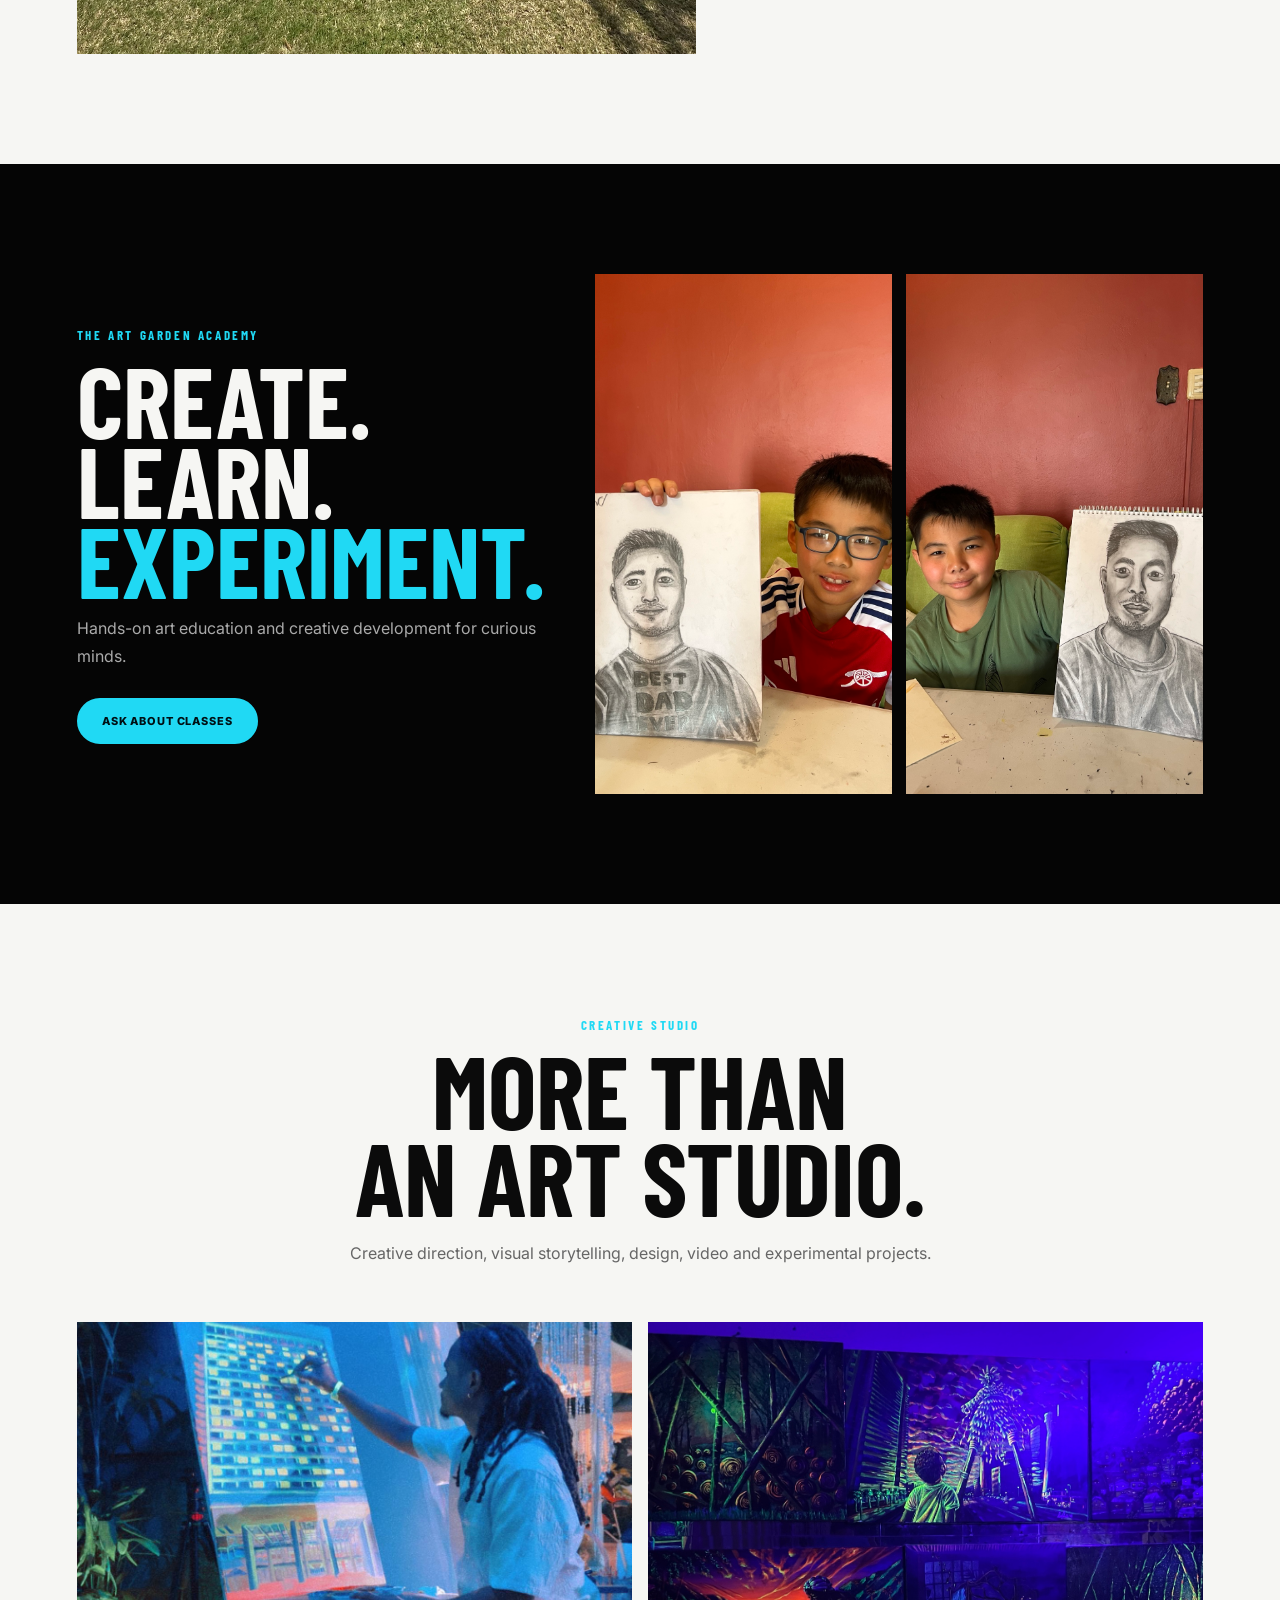
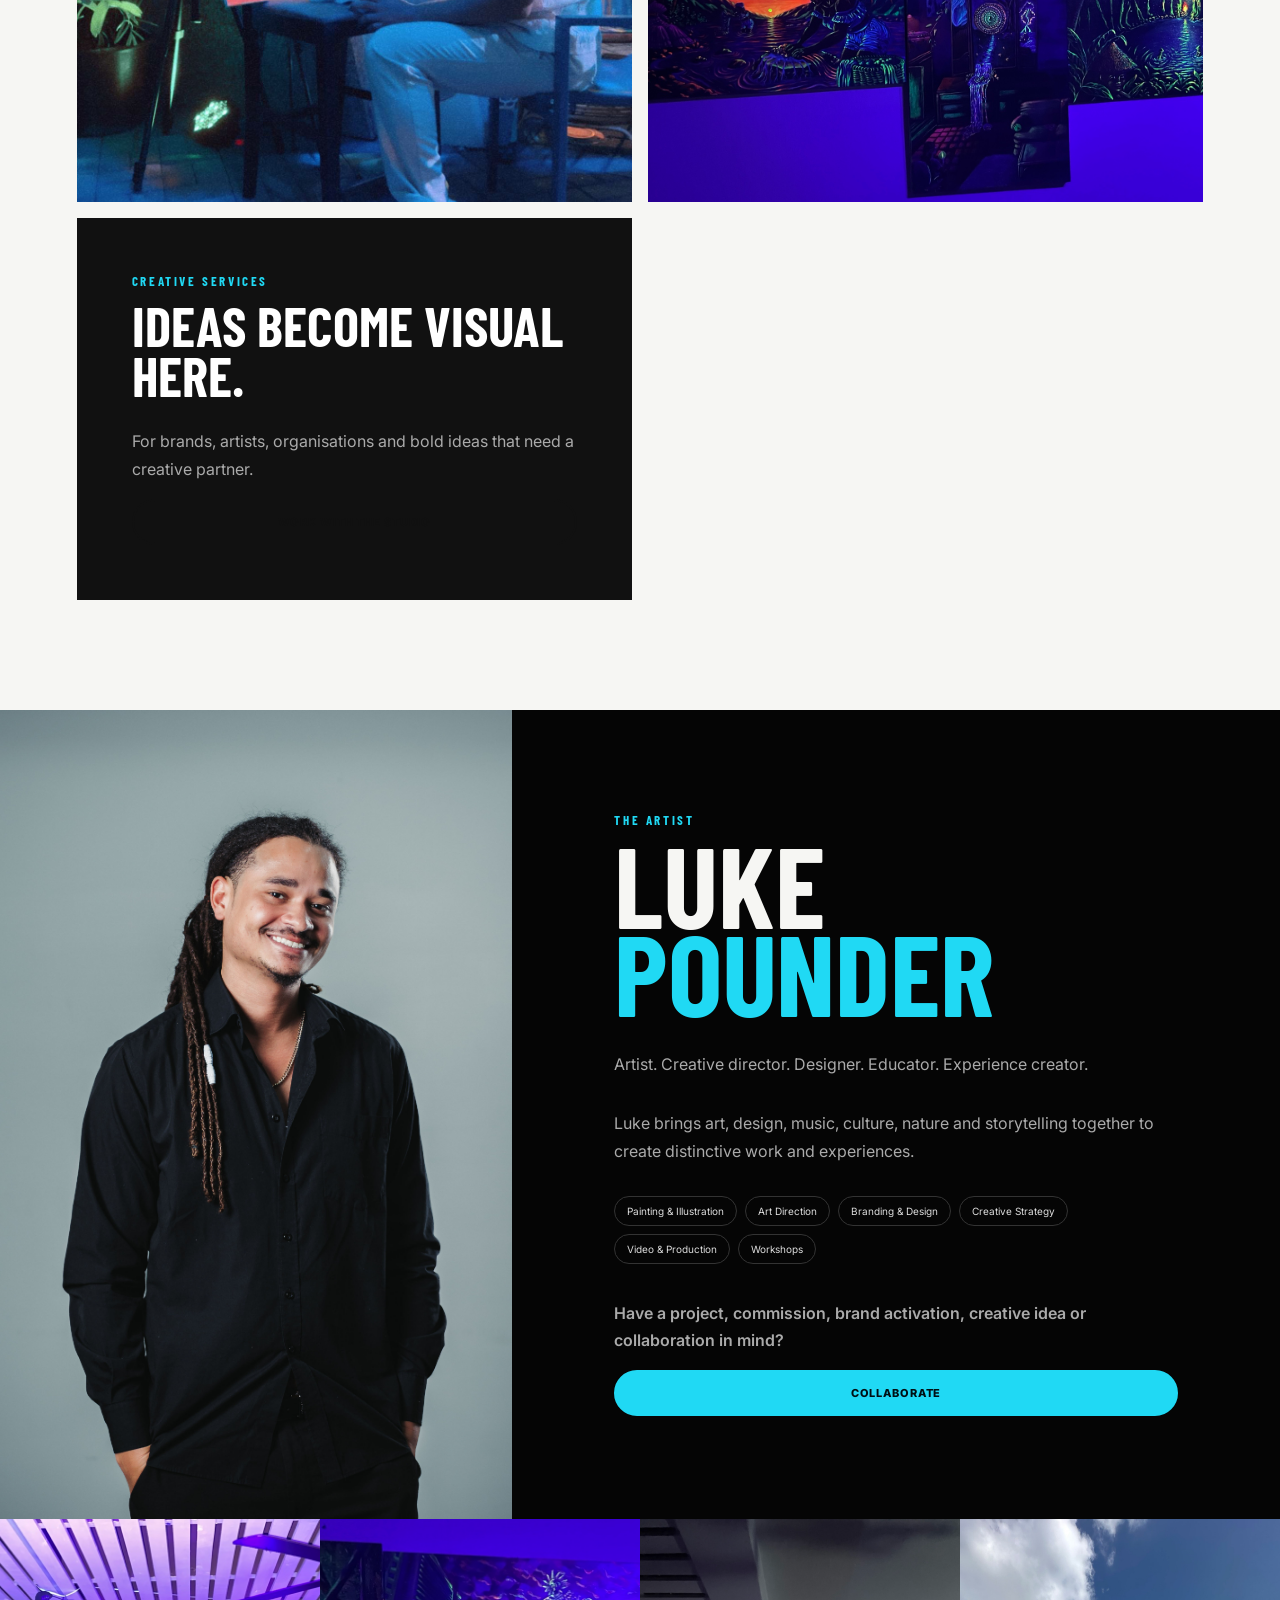
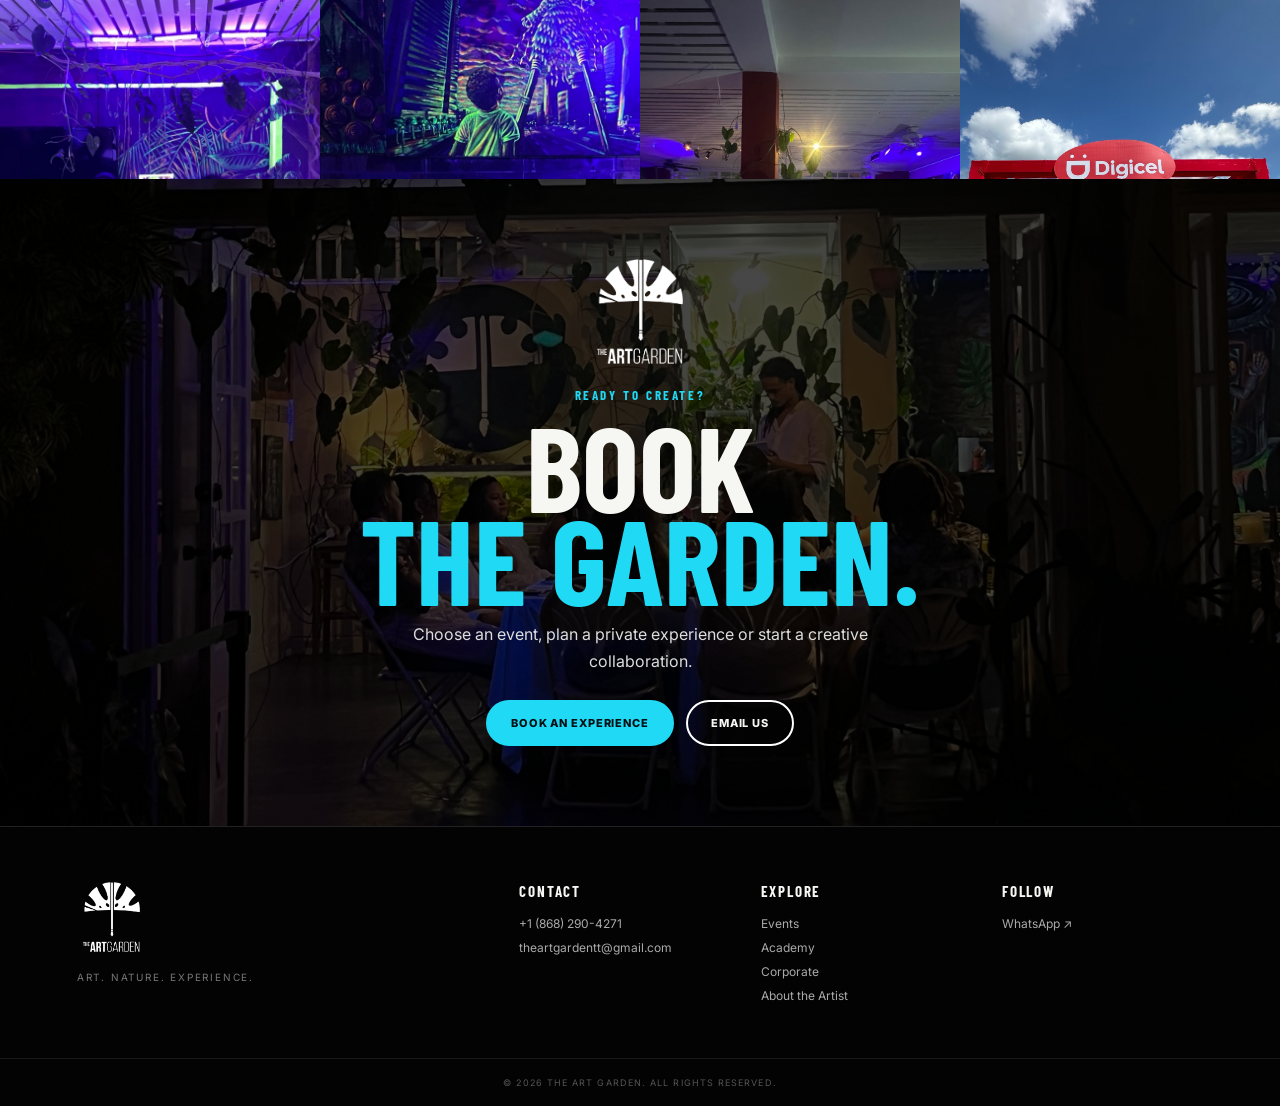
==== commit e80f11a6: "Add files via upload" ====
--- a/index.html
+++ b/index.html
@@ -34,7 +34,7 @@
 
 <main id="home">
 <section class="hero">
-  <img class="hero-img" src="IMG_1585.jpeg" alt="The Art Garden at night">
+  <img class="hero-img" data-image-key="hero" src="IMG_1585.jpeg" alt="The Art Garden at night">
   <div class="hero-overlay"></div>
   <div class="hero-content">
     <span class="eyebrow">TRINIDAD & TOBAGO</span>
@@ -70,26 +70,26 @@
   </div>
   <div class="experience-grid">
     <article class="feature-card tall">
-      <img src="IMG_5763.jpeg" alt="Guests holding their paintings at The Art Garden">
+      <img src="IMG_5763.jpeg" data-image-key="experience_people" alt="Guests holding their paintings at The Art Garden">
       <div><span>ART EXPERIENCES</span><h3>Make something worth taking home.</h3><a href="#events">Explore events →</a></div>
     </article>
     <article class="feature-card">
-      <img src="IMG_2963.jpeg" alt="Daytime painting setup inside The Art Garden">
+      <img src="IMG_2963.jpeg" data-image-key="experience_space" alt="Daytime painting setup inside The Art Garden">
       <div><span>THE GARDEN</span><h3>A living studio surrounded by art and plants.</h3><a href="#private">Discover the space →</a></div>
     </article>
     <article class="feature-card">
-      <img src="IMG_9041.jpeg" alt="Live music performance at The Art Garden">
+      <img src="IMG_9041.jpeg" data-image-key="experience_music" alt="Live music performance at The Art Garden">
       <div><span>MUSIC & CULTURE</span><h3>Live sound, local talent and nights with energy.</h3><a href="#studio">See what happens here →</a></div>
     </article>
     <article class="feature-card">
-      <img src="IMG_8029.jpeg" alt="Guests at a group painting experience">
+      <img src="IMG_8029.jpeg" data-image-key="experience_community" alt="Guests at a group painting experience">
       <div><span>COMMUNITY</span><h3>Come as you are. Leave with a story.</h3><a href="#book">Book an experience →</a></div>
     </article>
   </div>
 </section>
 
 <section id="private" class="split-section dark">
-  <div class="split-image"><img src="IMG_8544.jpeg" alt="Guests celebrating with artwork"></div>
+  <div class="split-image"><img src="IMG_8544.jpeg" data-image-key="private_events" alt="Guests celebrating with artwork"></div>
   <div class="split-copy">
     <span class="eyebrow">PRIVATE EVENTS</span>
     <h2>YOUR PEOPLE.<br>YOUR NIGHT.<br><em>YOUR GARDEN.</em></h2>
@@ -105,7 +105,7 @@
     <p>Creative team-building, brand activations and experiences people remember.</p>
   </div>
   <div class="corporate-grid">
-    <img src="685F956E-5AAB-46BF-B3B1-FA2C5230C740.jpeg" alt="The Art Garden corporate activation with Digicel">
+    <img src="685F956E-5AAB-46BF-B3B1-FA2C5230C740.jpeg" data-image-key="corporate" alt="The Art Garden corporate activation with Digicel">
     <div class="corporate-copy">
       <h3>Bring your brand into the Garden.</h3>
       <p>We create art-led experiences, activations and content for brands, agencies and organisations.</p>
@@ -129,8 +129,8 @@
       <a class="btn primary" id="cta-academy" href="#book">ASK ABOUT CLASSES</a>
     </div>
     <div class="academy-images">
-      <img src="IMG_8554.jpeg" alt="Young artist showing a portrait drawing">
-      <img src="IMG_8550.jpeg" alt="Student with a completed portrait drawing">
+      <img src="IMG_8554.jpeg" data-image-key="academy_one" alt="Young artist showing a portrait drawing">
+      <img src="IMG_8550.jpeg" data-image-key="academy_two" alt="Student with a completed portrait drawing">
     </div>
   </div>
 </section>
@@ -142,8 +142,8 @@
     <p>Creative direction, visual storytelling, design, video and experimental projects.</p>
   </div>
   <div class="studio-grid">
-    <div class="studio-photo"><img src="BD3182D8-50B3-4203-87F4-9224501A1D22.jpeg" alt="Artist painting live"></div>
-    <div class="studio-photo"><img src="IMG_9008.jpeg" alt="Artwork displayed at The Art Garden"></div>
+    <div class="studio-photo"><img src="BD3182D8-50B3-4203-87F4-9224501A1D22.jpeg" data-image-key="studio_live" alt="Artist painting live"></div>
+    <div class="studio-photo"><img src="IMG_9008.jpeg" data-image-key="studio_art" alt="Artwork displayed at The Art Garden"></div>
     <div class="studio-copy">
       <span class="eyebrow">CREATIVE SERVICES</span>
       <h3>Ideas become visual here.</h3>
@@ -154,7 +154,7 @@
 </section>
 
 <section id="about" class="artist-section dark">
-  <div class="artist-photo"><img src="IMG_9130.jpeg" alt="Luke Pounder, artist and creative director"></div>
+  <div class="artist-photo"><img src="IMG_9130.jpeg" data-image-key="artist" alt="Luke Pounder, artist and creative director"></div>
   <div class="artist-copy">
     <span class="eyebrow">THE ARTIST</span>
     <h2>Luke<br><em>Pounder</em></h2>
@@ -170,14 +170,14 @@
 </section>
 
 <section class="gallery-strip">
-  <img src="IMG_5763.jpeg" alt="The Art Garden guests with paintings">
-  <img src="IMG_9008.jpeg" alt="Artwork at The Art Garden">
-  <img src="IMG_9025.jpeg" alt="Audience at The Art Garden">
-  <img src="685F956E-5AAB-46BF-B3B1-FA2C5230C740.jpeg" alt="Corporate activation">
+  <img src="IMG_5763.jpeg" data-image-key="gallery_people" alt="The Art Garden guests with paintings">
+  <img src="IMG_9008.jpeg" data-image-key="gallery_art" alt="Artwork at The Art Garden">
+  <img src="IMG_9025.jpeg" data-image-key="gallery_event" alt="Audience at The Art Garden">
+  <img src="685F956E-5AAB-46BF-B3B1-FA2C5230C740.jpeg" data-image-key="gallery_corporate" alt="Corporate activation">
 </section>
 
 <section id="book" class="booking">
-  <img src="IMG_1585.jpeg" alt="" class="booking-bg">
+  <img src="IMG_1585.jpeg" data-image-key="booking" alt="" class="booking-bg">
   <div class="booking-overlay"></div>
   <div class="booking-content">
     <div class="small-logo"><img src="art-garden-logo.png" alt="The Art Garden"></div>
--- a/styles.css
+++ b/styles.css
@@ -1,5 +1,5 @@
 @import url('https://fonts.googleapis.com/css2?family=Barlow+Condensed:wght@500;600;700;800&family=Inter:wght@400;500;600;700&display=swap');
 :root{--black:#050505;--white:#f6f6f3;--cyan:#20d9f4;--muted:#a7a7a7;--line:#242424}
-*{box-sizing:border-box}html{scroll-behavior:smooth}body{margin:0;background:var(--black);color:var(--white);font-family:Inter,Arial,sans-serif}img{display:block;max-width:100%}a{color:inherit;text-decoration:none}.site-header{height:78px;position:fixed;top:0;left:0;right:0;z-index:50;display:flex;align-items:center;justify-content:center;padding:0 18px;background:rgba(0,0,0,.76);backdrop-filter:blur(12px);border-bottom:1px solid rgba(255,255,255,.08)}.site-header nav{display:flex;gap:18px;align-items:center;justify-content:center;width:100%;padding:0 155px;font-size:10px;font-weight:700;letter-spacing:.08em;white-space:nowrap}.site-header nav a:hover{color:var(--cyan)}.brand{position:absolute;left:50%;transform:translateX(-50%);top:7px}.logo-crop{display:block;width:70px;height:70px;overflow:hidden;background:transparent;position:relative}.logo-crop img{width:100%;height:100%;object-fit:contain;object-position:center;transform:none} .brand .logo-crop{width:62px;height:62px;background:transparent}.nav-cta,.btn.primary{background:var(--cyan);color:#001014;border:2px solid var(--cyan)}.nav-cta{padding:10px 15px;border-radius:99px}.menu-toggle{display:none;background:none;border:0;color:white;font-size:28px}.hero{min-height:100vh;position:relative;display:grid;place-items:center;overflow:hidden}.hero-img{position:absolute;inset:0;width:100%;height:100%;object-fit:cover}.hero-overlay{position:absolute;inset:0;background:linear-gradient(180deg,rgba(0,0,0,.55),rgba(0,0,0,.15) 35%,rgba(0,0,0,.88))}.hero-content{position:relative;z-index:2;text-align:center;max-width:850px;padding:140px 24px 80px}.hero-logo{width:190px;height:185px;margin:0 auto -5px;overflow:hidden;background:transparent}.hero-logo img{width:100%;height:100%;object-fit:contain;transform:none}h1,h2,h3,.eyebrow,.ticker{font-family:'Barlow Condensed',sans-serif;text-transform:uppercase}.eyebrow{font-size:13px;letter-spacing:.2em;color:var(--cyan);font-weight:700}.hero h1{font-size:clamp(58px,9vw,120px);line-height:.82;margin:20px 0}.hero h1 em,h2 em{font-style:normal;color:var(--cyan)}.hero p{max-width:600px;margin:0 auto 30px;color:#ddd;font-size:16px;line-height:1.7}.actions{display:flex;gap:12px;justify-content:center;flex-wrap:wrap}.btn{display:inline-flex;align-items:center;justify-content:center;border-radius:99px;padding:14px 23px;font-size:11px;font-weight:800;letter-spacing:.08em;transition:.2s}.btn:hover{transform:translateY(-2px)}.btn.ghost{border:2px solid white}.dark-btn{border:2px solid #111;color:#111}.ticker{display:flex;justify-content:center;gap:34px;flex-wrap:wrap;padding:17px 20px;background:var(--cyan);color:#031014;font-size:12px;font-weight:800;letter-spacing:.13em}.section{padding:110px 6vw;background:var(--white);color:#0b0b0b}.section.dark,.dark{background:#050505;color:var(--white)}.section-head{max-width:850px;margin:0 auto 55px;text-align:center}.section-head h2{font-size:clamp(55px,8vw,105px);line-height:.85;margin:12px 0 20px}.section-head p{color:#666;line-height:1.7}.dark .section-head p{color:#aaa}.event-grid{display:grid;grid-template-columns:repeat(2,1fr);gap:24px;max-width:1250px;margin:auto}.event-card{background:#101010;border:1px solid #252525;display:grid;grid-template-columns:1fr 1fr;min-height:470px;overflow:hidden}.event-art{height:100%;min-height:470px;background:#000}.event-art img{width:100%;height:100%;object-fit:cover}.event-info{padding:36px;display:flex;flex-direction:column;justify-content:center}.event-info h3{font-size:55px;line-height:.86;margin:12px 0}.event-info p{color:#bbb;line-height:1.6}.event-meta{font-size:12px;line-height:2;color:#ddd;margin:10px 0 20px}.event-price{font:800 48px 'Barlow Condensed';margin-bottom:22px}.experience-grid{max-width:1250px;margin:auto;display:grid;grid-template-columns:repeat(4,1fr);gap:16px}.feature-card{position:relative;min-height:410px;overflow:hidden;background:#111;color:white}.feature-card img{position:absolute;inset:0;width:100%;height:100%;object-fit:cover;transition:.5s}.feature-card:after{content:'';position:absolute;inset:0;background:linear-gradient(transparent 25%,rgba(0,0,0,.9))}.feature-card:hover img{transform:scale(1.04)}.feature-card div{position:absolute;z-index:2;bottom:0;padding:25px}.feature-card span{color:var(--cyan);font-size:10px;font-weight:800;letter-spacing:.15em}.feature-card h3{font-size:32px;line-height:.95;margin:10px 0}.feature-card a{font-size:11px;font-weight:800}.split-section{display:grid;grid-template-columns:1.1fr .9fr;min-height:650px}.split-image img{width:100%;height:100%;object-fit:cover}.split-copy{display:flex;flex-direction:column;justify-content:center;padding:8vw}.split-copy h2{font-size:clamp(55px,7vw,95px);line-height:.84;margin:15px 0}.split-copy p{color:#aaa;line-height:1.7;max-width:520px;margin-bottom:28px}.corporate-grid{max-width:1250px;margin:auto;display:grid;grid-template-columns:1.15fr .85fr;gap:50px;align-items:center}.corporate-grid>img{width:100%;height:650px;object-fit:cover}.corporate-copy h3{font-size:52px;line-height:.9}.corporate-copy p,.corporate-copy li{line-height:1.8;color:#555}.corporate-copy ul{padding-left:20px}.academy-grid{max-width:1250px;margin:auto;display:grid;grid-template-columns:.85fr 1.15fr;gap:50px;align-items:center}.academy-grid h2{font-size:clamp(60px,8vw,100px);line-height:.8;margin:15px 0}.academy-grid p{color:#aaa;line-height:1.7;max-width:500px;margin-bottom:28px}.academy-images{display:grid;grid-template-columns:1fr 1fr;gap:14px}.academy-images img{width:100%;height:520px;object-fit:cover}.studio-grid{max-width:1250px;margin:auto;display:grid;grid-template-columns:1fr 1fr;gap:16px}.studio-photo{height:480px;overflow:hidden}.studio-photo img{width:100%;height:100%;object-fit:cover}.studio-copy{background:#111;color:white;padding:55px;display:flex;flex-direction:column;justify-content:center}.studio-copy h3{font-size:55px;line-height:.9;margin:12px 0}.studio-copy p{color:#aaa;line-height:1.7}.artist-section{display:grid;grid-template-columns:.8fr 1.2fr;min-height:700px}.artist-photo img{width:100%;height:100%;object-fit:cover}.artist-copy{padding:8vw;display:flex;flex-direction:column;justify-content:center}.artist-copy h2{font-size:clamp(70px,9vw,125px);line-height:.76;margin:12px 0 20px}.artist-copy p{color:#aaa;line-height:1.7;max-width:650px}.talent-list{display:flex;flex-wrap:wrap;gap:8px;margin:15px 0 20px}.talent-list span{border:1px solid #333;border-radius:99px;padding:8px 12px;font-size:10px;color:#ddd}.collab{font-weight:600}.gallery-strip{display:grid;grid-template-columns:repeat(4,1fr);height:260px}.gallery-strip img{width:100%;height:100%;object-fit:cover}.booking{min-height:620px;position:relative;display:grid;place-items:center;text-align:center;overflow:hidden}.booking-bg{position:absolute;inset:0;width:100%;height:100%;object-fit:cover}.booking-overlay{position:absolute;inset:0;background:rgba(0,0,0,.72)}.booking-content{position:relative;z-index:2;padding:80px 20px}.small-logo{width:95px;height:105px;overflow:hidden;margin:0 auto 20px;background:transparent}.small-logo img{width:100%;height:100%;object-fit:contain;transform:none}.booking h2{font-size:clamp(65px,10vw,120px);line-height:.78;margin:15px 0}.booking p{color:#ddd;max-width:520px;line-height:1.7;margin:0 auto 25px}footer{display:grid;grid-template-columns:2fr 1fr 1fr 1fr;gap:40px;padding:55px 6vw;background:#030303;border-top:1px solid #222}footer>div{display:flex;flex-direction:column;gap:9px}footer strong{font:700 15px 'Barlow Condensed';letter-spacing:.12em;margin-bottom:7px}footer a{font-size:12px;color:#aaa}.footer-brand p{font-size:10px;letter-spacing:.18em;color:#777}.copyright{text-align:center;background:#030303;color:#555;border-top:1px solid #181818;padding:18px;font-size:9px;letter-spacing:.12em}
+*{box-sizing:border-box}html{scroll-behavior:smooth}body{margin:0;background:var(--black);color:var(--white);font-family:Inter,Arial,sans-serif}img{display:block;max-width:100%}a{color:inherit;text-decoration:none}.site-header{height:78px;position:fixed;top:0;left:0;right:0;z-index:50;display:flex;align-items:center;justify-content:center;padding:0 18px;background:rgba(0,0,0,.76);backdrop-filter:blur(12px);border-bottom:1px solid rgba(255,255,255,.08)}.site-header nav{display:flex;gap:26px;align-items:center;justify-content:center;width:100%;padding:0 205px;font-size:10px;font-weight:700;letter-spacing:.08em;white-space:nowrap}.site-header nav a:hover{color:var(--cyan)}.site-header nav a:nth-child(4){margin-right:42px}.site-header nav a:nth-child(5){margin-left:42px}.brand{position:absolute;left:50%;transform:translateX(-50%);top:7px}.logo-crop{display:block;width:70px;height:70px;overflow:hidden;background:transparent;position:relative}.logo-crop img{width:100%;height:100%;object-fit:contain;object-position:center;transform:none} .brand .logo-crop{width:62px;height:62px;background:transparent}.nav-cta,.btn.primary{background:var(--cyan);color:#001014;border:2px solid var(--cyan)}.nav-cta{padding:10px 15px;border-radius:99px}.menu-toggle{display:none;background:none;border:0;color:white;font-size:28px}.hero{min-height:100vh;position:relative;display:grid;place-items:center;overflow:hidden}.hero-img{position:absolute;inset:0;width:100%;height:100%;object-fit:cover}.hero-overlay{position:absolute;inset:0;background:linear-gradient(180deg,rgba(0,0,0,.55),rgba(0,0,0,.15) 35%,rgba(0,0,0,.88))}.hero-content{position:relative;z-index:2;text-align:center;max-width:850px;padding:140px 24px 80px}.hero-logo{width:190px;height:185px;margin:0 auto -5px;overflow:hidden;background:transparent}.hero-logo img{width:100%;height:100%;object-fit:contain;transform:none}h1,h2,h3,.eyebrow,.ticker{font-family:'Barlow Condensed',sans-serif;text-transform:uppercase}.eyebrow{font-size:13px;letter-spacing:.2em;color:var(--cyan);font-weight:700}.hero h1{font-size:clamp(58px,9vw,120px);line-height:.82;margin:20px 0}.hero h1 em,h2 em{font-style:normal;color:var(--cyan)}.hero p{max-width:600px;margin:0 auto 30px;color:#ddd;font-size:16px;line-height:1.7}.actions{display:flex;gap:12px;justify-content:center;flex-wrap:wrap}.btn{display:inline-flex;align-items:center;justify-content:center;border-radius:99px;padding:14px 23px;font-size:11px;font-weight:800;letter-spacing:.08em;transition:.2s}.btn:hover{transform:translateY(-2px)}.btn.ghost{border:2px solid white}.dark-btn{border:2px solid #111;color:#111}.ticker{display:flex;justify-content:center;gap:34px;flex-wrap:wrap;padding:17px 20px;background:var(--cyan);color:#031014;font-size:12px;font-weight:800;letter-spacing:.13em}.section{padding:110px 6vw;background:var(--white);color:#0b0b0b}.section.dark,.dark{background:#050505;color:var(--white)}.section-head{max-width:850px;margin:0 auto 55px;text-align:center}.section-head h2{font-size:clamp(55px,8vw,105px);line-height:.85;margin:12px 0 20px}.section-head p{color:#666;line-height:1.7}.dark .section-head p{color:#aaa}.event-grid{display:grid;grid-template-columns:repeat(2,1fr);gap:24px;max-width:1250px;margin:auto}.event-card{background:#101010;border:1px solid #252525;display:grid;grid-template-columns:1fr 1fr;min-height:470px;overflow:hidden}.event-art{height:100%;min-height:470px;background:#000}.event-art img{width:100%;height:100%;object-fit:cover}.event-info{padding:36px;display:flex;flex-direction:column;justify-content:center}.event-info h3{font-size:55px;line-height:.86;margin:12px 0}.event-info p{color:#bbb;line-height:1.6}.event-meta{font-size:12px;line-height:2;color:#ddd;margin:10px 0 20px}.event-price{font:800 48px 'Barlow Condensed';margin-bottom:22px}.experience-grid{max-width:1250px;margin:auto;display:grid;grid-template-columns:repeat(4,1fr);gap:16px}.feature-card{position:relative;min-height:410px;overflow:hidden;background:#111;color:white}.feature-card img{position:absolute;inset:0;width:100%;height:100%;object-fit:cover;transition:.5s}.feature-card:after{content:'';position:absolute;inset:0;background:linear-gradient(transparent 25%,rgba(0,0,0,.9))}.feature-card:hover img{transform:scale(1.04)}.feature-card div{position:absolute;z-index:2;bottom:0;padding:25px}.feature-card span{color:var(--cyan);font-size:10px;font-weight:800;letter-spacing:.15em}.feature-card h3{font-size:32px;line-height:.95;margin:10px 0}.feature-card a{font-size:11px;font-weight:800}.split-section{display:grid;grid-template-columns:1.1fr .9fr;min-height:650px}.split-image img{width:100%;height:100%;object-fit:cover}.split-copy{display:flex;flex-direction:column;justify-content:center;padding:8vw}.split-copy h2{font-size:clamp(55px,7vw,95px);line-height:.84;margin:15px 0}.split-copy p{color:#aaa;line-height:1.7;max-width:520px;margin-bottom:28px}.corporate-grid{max-width:1250px;margin:auto;display:grid;grid-template-columns:1.15fr .85fr;gap:50px;align-items:center}.corporate-grid>img{width:100%;height:650px;object-fit:cover}.corporate-copy h3{font-size:52px;line-height:.9}.corporate-copy p,.corporate-copy li{line-height:1.8;color:#555}.corporate-copy ul{padding-left:20px}.academy-grid{max-width:1250px;margin:auto;display:grid;grid-template-columns:.85fr 1.15fr;gap:50px;align-items:center}.academy-grid h2{font-size:clamp(60px,8vw,100px);line-height:.8;margin:15px 0}.academy-grid p{color:#aaa;line-height:1.7;max-width:500px;margin-bottom:28px}.academy-images{display:grid;grid-template-columns:1fr 1fr;gap:14px}.academy-images img{width:100%;height:520px;object-fit:cover}.studio-grid{max-width:1250px;margin:auto;display:grid;grid-template-columns:1fr 1fr;gap:16px}.studio-photo{height:480px;overflow:hidden}.studio-photo img{width:100%;height:100%;object-fit:cover}.studio-copy{background:#111;color:white;padding:55px;display:flex;flex-direction:column;justify-content:center}.studio-copy h3{font-size:55px;line-height:.9;margin:12px 0}.studio-copy p{color:#aaa;line-height:1.7}.artist-section{display:grid;grid-template-columns:.8fr 1.2fr;min-height:700px}.artist-photo img{width:100%;height:100%;object-fit:cover}.artist-copy{padding:8vw;display:flex;flex-direction:column;justify-content:center}.artist-copy h2{font-size:clamp(70px,9vw,125px);line-height:.76;margin:12px 0 20px}.artist-copy p{color:#aaa;line-height:1.7;max-width:650px}.talent-list{display:flex;flex-wrap:wrap;gap:8px;margin:15px 0 20px}.talent-list span{border:1px solid #333;border-radius:99px;padding:8px 12px;font-size:10px;color:#ddd}.collab{font-weight:600}.gallery-strip{display:grid;grid-template-columns:repeat(4,1fr);height:260px}.gallery-strip img{width:100%;height:100%;object-fit:cover;object-position:center 50%}.booking{min-height:620px;position:relative;display:grid;place-items:center;text-align:center;overflow:hidden}.booking-bg{position:absolute;inset:0;width:100%;height:100%;object-fit:cover}.booking-overlay{position:absolute;inset:0;background:rgba(0,0,0,.72)}.booking-content{position:relative;z-index:2;padding:80px 20px}.small-logo{width:95px;height:105px;overflow:hidden;margin:0 auto 20px;background:transparent}.small-logo img{width:100%;height:100%;object-fit:contain;transform:none}.booking h2{font-size:clamp(65px,10vw,120px);line-height:.78;margin:15px 0}.booking p{color:#ddd;max-width:520px;line-height:1.7;margin:0 auto 25px}footer{display:grid;grid-template-columns:2fr 1fr 1fr 1fr;gap:40px;padding:55px 6vw;background:#030303;border-top:1px solid #222}footer>div{display:flex;flex-direction:column;gap:9px}footer strong{font:700 15px 'Barlow Condensed';letter-spacing:.12em;margin-bottom:7px}footer a{font-size:12px;color:#aaa}.footer-brand p{font-size:10px;letter-spacing:.18em;color:#777}.copyright{text-align:center;background:#030303;color:#555;border-top:1px solid #181818;padding:18px;font-size:9px;letter-spacing:.12em}
 @media(max-width:900px){.site-header{justify-content:flex-end}.site-header nav{display:none}.menu-toggle{display:block}.site-header.open nav{position:absolute;top:78px;left:0;right:0;display:grid;background:#050505;padding:20px 6vw;gap:18px;width:auto}.site-header.open nav a{font-size:13px}.brand{left:20px;transform:none}.hero-content{padding-top:120px}.event-grid,.corporate-grid,.academy-grid,.split-section,.artist-section{grid-template-columns:1fr}.event-card{grid-template-columns:1fr}.event-art{height:380px;min-height:0}.experience-grid{grid-template-columns:1fr 1fr}.corporate-grid>img{height:480px}.academy-images img{height:400px}.studio-grid{grid-template-columns:1fr}.studio-photo{height:380px}.artist-photo{height:500px}.gallery-strip{height:180px;grid-template-columns:repeat(2,1fr)}footer{grid-template-columns:1fr 1fr}}
 @media(max-width:560px){.ticker{gap:10px;font-size:9px}.section{padding:80px 5vw}.experience-grid{grid-template-columns:1fr}.feature-card{min-height:420px}.hero h1{font-size:62px}.event-info{padding:26px}.event-info h3{font-size:48px}.academy-images{grid-template-columns:1fr}.academy-images img{height:430px}.gallery-strip{height:130px}.gallery-strip img:nth-child(n+3){display:none}footer{grid-template-columns:1fr}.hero-logo{width:190px}}
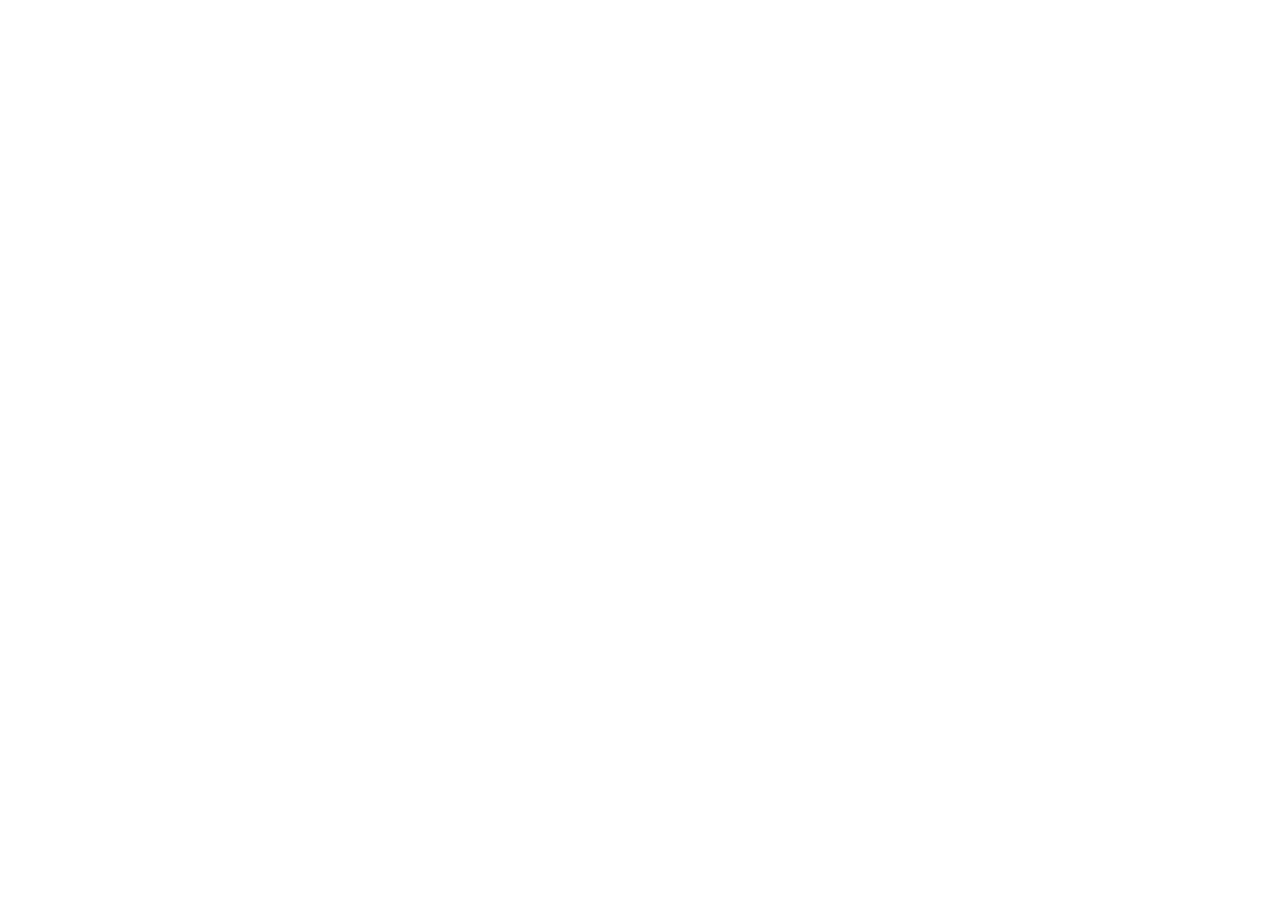
==== commit 53033168: "Add files via upload" ====
--- a/index.html
+++ b/index.html
@@ -1,218 +1,10 @@
 <!doctype html>
 <html lang="en">
 <head>
-<meta charset="utf-8">
-<meta name="viewport" content="width=device-width, initial-scale=1">
-<meta name="description" content="The Art Garden — art, nature and unforgettable experiences in Trinidad & Tobago.">
-<title>The Art Garden | Art. Nature. Experience.</title>
-<link rel="stylesheet" href="styles.css">
-
-  <link rel="icon" href="/favicon.ico" sizes="any">
-  <link rel="icon" type="image/png" sizes="32x32" href="/favicon/icon-32.png">
-  <link rel="icon" type="image/png" sizes="16x16" href="/favicon/icon-16.png">
-  <link rel="apple-touch-icon" sizes="180x180" href="/favicon/icon-180.png">
-  <meta name="theme-color" content="#000000">
-
+  <meta charset="utf-8">
+  <meta name="viewport" content="width=device-width,initial-scale=1">
+  <title>The Art Garden — Editor</title>
+  <script src="https://unpkg.com/decap-cms@^3.8.3/dist/decap-cms.js"></script>
 </head>
-<body>
-<header class="site-header">
-  <a class="brand" href="#home" aria-label="The Art Garden home">
-    <span class="logo-crop"><img src="art-garden-logo.png" alt="The Art Garden logo"></span>
-  </a>
-  <button class="menu-toggle" aria-label="Open menu">☰</button>
-  <nav>
-    <a href="#experiences">Experiences</a>
-    <a href="#events">Events</a>
-    <a href="#academy">Academy</a>
-    <a href="#private">Private Events</a>
-    <a href="#corporate">Corporate</a>
-    <a href="#studio">Studio</a>
-    <a href="#about">About</a>
-    <a class="nav-cta" id="nav-book-now" href="#events">BOOK NOW</a>
-  </nav>
-</header>
-
-<main id="home">
-<section class="hero">
-  <img class="hero-img" data-image-key="hero" src="IMG_1585.jpeg" alt="The Art Garden at night">
-  <div class="hero-overlay"></div>
-  <div class="hero-content">
-    <span class="eyebrow">TRINIDAD & TOBAGO</span>
-    <div class="hero-logo"><img src="art-garden-logo.png" alt="The Art Garden"></div>
-    <h1>ART. NATURE.<br><em>EXPERIENCE.</em></h1>
-    <p>Art, nature, culture and unforgettable experiences — all in one place.</p>
-    <div class="actions">
-      <a class="btn primary" href="#experiences">EXPLORE EXPERIENCES</a>
-      <a class="btn ghost" href="#events">UPCOMING EVENTS</a>
-    </div>
-  </div>
-</section>
-
-<section class="ticker">
-  <span>GOOD ART</span><span>GOOD PEOPLE</span><span>BRIGHTER DAYS</span>
-  <span>ART • MUSIC • FOOD • PEOPLE • NATURE • COMMUNITY</span>
-</section>
-
-<section id="events" class="section dark">
-  <div class="section-head">
-    <span class="eyebrow">WHAT'S HAPPENING</span>
-    <h2>THE NEXT<br><em>EXPERIENCE</em></h2>
-    <p>Discover what’s happening at The Art Garden.</p>
-  </div>
-  <div id="event-grid" class="event-grid"></div>
-</section>
-
-<section id="experiences" class="section">
-  <div class="section-head">
-    <span class="eyebrow">COME CREATE WITH US</span>
-    <h2>EXPERIENCES</h2>
-    <p>Painting, live music, private celebrations, learning and brand activations.</p>
-  </div>
-  <div class="experience-grid">
-    <article class="feature-card tall">
-      <img src="IMG_5763.jpeg" data-image-key="experience_people" alt="Guests holding their paintings at The Art Garden">
-      <div><span>ART EXPERIENCES</span><h3>Make something worth taking home.</h3><a href="#events">Explore events →</a></div>
-    </article>
-    <article class="feature-card">
-      <img src="IMG_2963.jpeg" data-image-key="experience_space" alt="Daytime painting setup inside The Art Garden">
-      <div><span>THE GARDEN</span><h3>A living studio surrounded by art and plants.</h3><a href="#private">Discover the space →</a></div>
-    </article>
-    <article class="feature-card">
-      <img src="IMG_9041.jpeg" data-image-key="experience_music" alt="Live music performance at The Art Garden">
-      <div><span>MUSIC & CULTURE</span><h3>Live sound, local talent and nights with energy.</h3><a href="#studio">See what happens here →</a></div>
-    </article>
-    <article class="feature-card">
-      <img src="IMG_8029.jpeg" data-image-key="experience_community" alt="Guests at a group painting experience">
-      <div><span>COMMUNITY</span><h3>Come as you are. Leave with a story.</h3><a href="#book">Book an experience →</a></div>
-    </article>
-  </div>
-</section>
-
-<section id="private" class="split-section dark">
-  <div class="split-image"><img src="IMG_8544.jpeg" data-image-key="private_events" alt="Guests celebrating with artwork"></div>
-  <div class="split-copy">
-    <span class="eyebrow">PRIVATE EVENTS</span>
-    <h2>YOUR PEOPLE.<br>YOUR NIGHT.<br><em>YOUR GARDEN.</em></h2>
-    <p>Birthdays, celebrations, painting parties and custom experiences built around your people.</p>
-    <a class="btn primary" id="cta-private" href="#book">PLAN A PRIVATE EVENT</a>
-  </div>
-</section>
-
-<section id="corporate" class="section">
-  <div class="section-head">
-    <span class="eyebrow">BRANDS & BUSINESS</span>
-    <h2>CORPORATE<br><em>EXPERIENCES</em></h2>
-    <p>Creative team-building, brand activations and experiences people remember.</p>
-  </div>
-  <div class="corporate-grid">
-    <img src="685F956E-5AAB-46BF-B3B1-FA2C5230C740.jpeg" data-image-key="corporate" alt="The Art Garden corporate activation with Digicel">
-    <div class="corporate-copy">
-      <h3>Bring your brand into the Garden.</h3>
-      <p>We create art-led experiences, activations and content for brands, agencies and organisations.</p>
-      <ul>
-        <li>Team-building & creative workshops</li>
-        <li>Brand activations & experiential marketing</li>
-        <li>Private corporate events</li>
-        <li>Art direction, production & creative strategy</li>
-      </ul>
-      <a class="btn dark-btn" id="cta-corporate" href="#book">START A COLLABORATION</a>
-    </div>
-  </div>
-</section>
-
-<section id="academy" class="section dark">
-  <div class="academy-grid">
-    <div>
-      <span class="eyebrow">THE ART GARDEN ACADEMY</span>
-      <h2>CREATE.<br>LEARN.<br><em>EXPERIMENT.</em></h2>
-      <p>Hands-on art education and creative development for curious minds.</p>
-      <a class="btn primary" id="cta-academy" href="#book">ASK ABOUT CLASSES</a>
-    </div>
-    <div class="academy-images">
-      <img src="IMG_8554.jpeg" data-image-key="academy_one" alt="Young artist showing a portrait drawing">
-      <img src="IMG_8550.jpeg" data-image-key="academy_two" alt="Student with a completed portrait drawing">
-    </div>
-  </div>
-</section>
-
-<section id="studio" class="section">
-  <div class="section-head">
-    <span class="eyebrow">CREATIVE STUDIO</span>
-    <h2>MORE THAN<br>AN ART STUDIO.</h2>
-    <p>Creative direction, visual storytelling, design, video and experimental projects.</p>
-  </div>
-  <div class="studio-grid">
-    <div class="studio-photo"><img src="BD3182D8-50B3-4203-87F4-9224501A1D22.jpeg" data-image-key="studio_live" alt="Artist painting live"></div>
-    <div class="studio-photo"><img src="IMG_9008.jpeg" data-image-key="studio_art" alt="Artwork displayed at The Art Garden"></div>
-    <div class="studio-copy">
-      <span class="eyebrow">CREATIVE SERVICES</span>
-      <h3>Ideas become visual here.</h3>
-      <p>For brands, artists, organisations and bold ideas that need a creative partner.</p>
-      <a class="btn dark-btn" id="cta-studio" href="#book">WORK WITH THE STUDIO</a>
-    </div>
-  </div>
-</section>
-
-<section id="about" class="artist-section dark">
-  <div class="artist-photo"><img src="IMG_9130.jpeg" data-image-key="artist" alt="Luke Pounder, artist and creative director"></div>
-  <div class="artist-copy">
-    <span class="eyebrow">THE ARTIST</span>
-    <h2>Luke<br><em>Pounder</em></h2>
-    <p>Artist. Creative director. Designer. Educator. Experience creator.</p>
-    <p>Luke brings art, design, music, culture, nature and storytelling together to create distinctive work and experiences.</p>
-    <div class="talent-list">
-      <span>Painting & Illustration</span><span>Art Direction</span><span>Branding & Design</span>
-      <span>Creative Strategy</span><span>Video & Production</span><span>Workshops</span>
-    </div>
-    <p class="collab">Have a project, commission, brand activation, creative idea or collaboration in mind?</p>
-    <a class="btn primary" id="cta-collaborate" href="#book">COLLABORATE</a>
-  </div>
-</section>
-
-<section class="gallery-strip">
-  <img src="IMG_5763.jpeg" data-image-key="gallery_people" alt="The Art Garden guests with paintings">
-  <img src="IMG_9008.jpeg" data-image-key="gallery_art" alt="Artwork at The Art Garden">
-  <img src="IMG_9025.jpeg" data-image-key="gallery_event" alt="Audience at The Art Garden">
-  <img src="685F956E-5AAB-46BF-B3B1-FA2C5230C740.jpeg" data-image-key="gallery_corporate" alt="Corporate activation">
-</section>
-
-<section id="book" class="booking">
-  <img src="IMG_1585.jpeg" data-image-key="booking" alt="" class="booking-bg">
-  <div class="booking-overlay"></div>
-  <div class="booking-content">
-    <div class="small-logo"><img src="art-garden-logo.png" alt="The Art Garden"></div>
-    <span class="eyebrow">READY TO CREATE?</span>
-    <h2>BOOK<br><em>THE GARDEN.</em></h2>
-    <p>Choose an event, plan a private experience or start a creative collaboration.</p>
-    <div class="actions">
-      <a class="btn primary" id="main-booking-link" href="https://theart.garden/" target="_blank" rel="noopener">BOOK AN EXPERIENCE</a>
-      <a class="btn ghost" href="mailto:theartgardentt@gmail.com">EMAIL US</a>
-    </div>
-  </div>
-</section>
-</main>
-
-<footer>
-  <div class="footer-brand">
-    <span class="logo-crop"><img src="art-garden-logo.png" alt="The Art Garden logo"></span>
-    <p>ART. NATURE. EXPERIENCE.</p>
-  </div>
-  <div>
-    <strong>CONTACT</strong>
-    <a href="tel:+18682904271" id="site-phone">+1 (868) 290-4271</a>
-    <a href="mailto:theartgardentt@gmail.com" id="site-email">theartgardentt@gmail.com</a>
-  </div>
-  <div>
-    <strong>EXPLORE</strong>
-    <a href="#events">Events</a><a href="#academy">Academy</a><a href="#corporate">Corporate</a><a href="#about">About the Artist</a>
-  </div>
-  <div>
-    <strong>FOLLOW</strong>
-    <a href="https://instagram.com/REPLACE_WITH_HANDLE" target="_blank" rel="noopener" id="social-instagram">Instagram ↗</a><a href="https://facebook.com/REPLACE_WITH_PAGE" target="_blank" rel="noopener" id="social-facebook">Facebook ↗</a><a href="https://tiktok.com/@REPLACE_WITH_HANDLE" target="_blank" rel="noopener" id="social-tiktok">TikTok ↗</a><a href="https://wa.me/18682904271" target="_blank" rel="noopener" id="social-whatsapp">WhatsApp ↗</a>
-  </div>
-</footer>
-<div class="copyright">© <span id="year"></span> THE ART GARDEN. ALL RIGHTS RESERVED.</div>
-
-<script src="script.js"></script>
-</body>
+<body></body>
 </html>
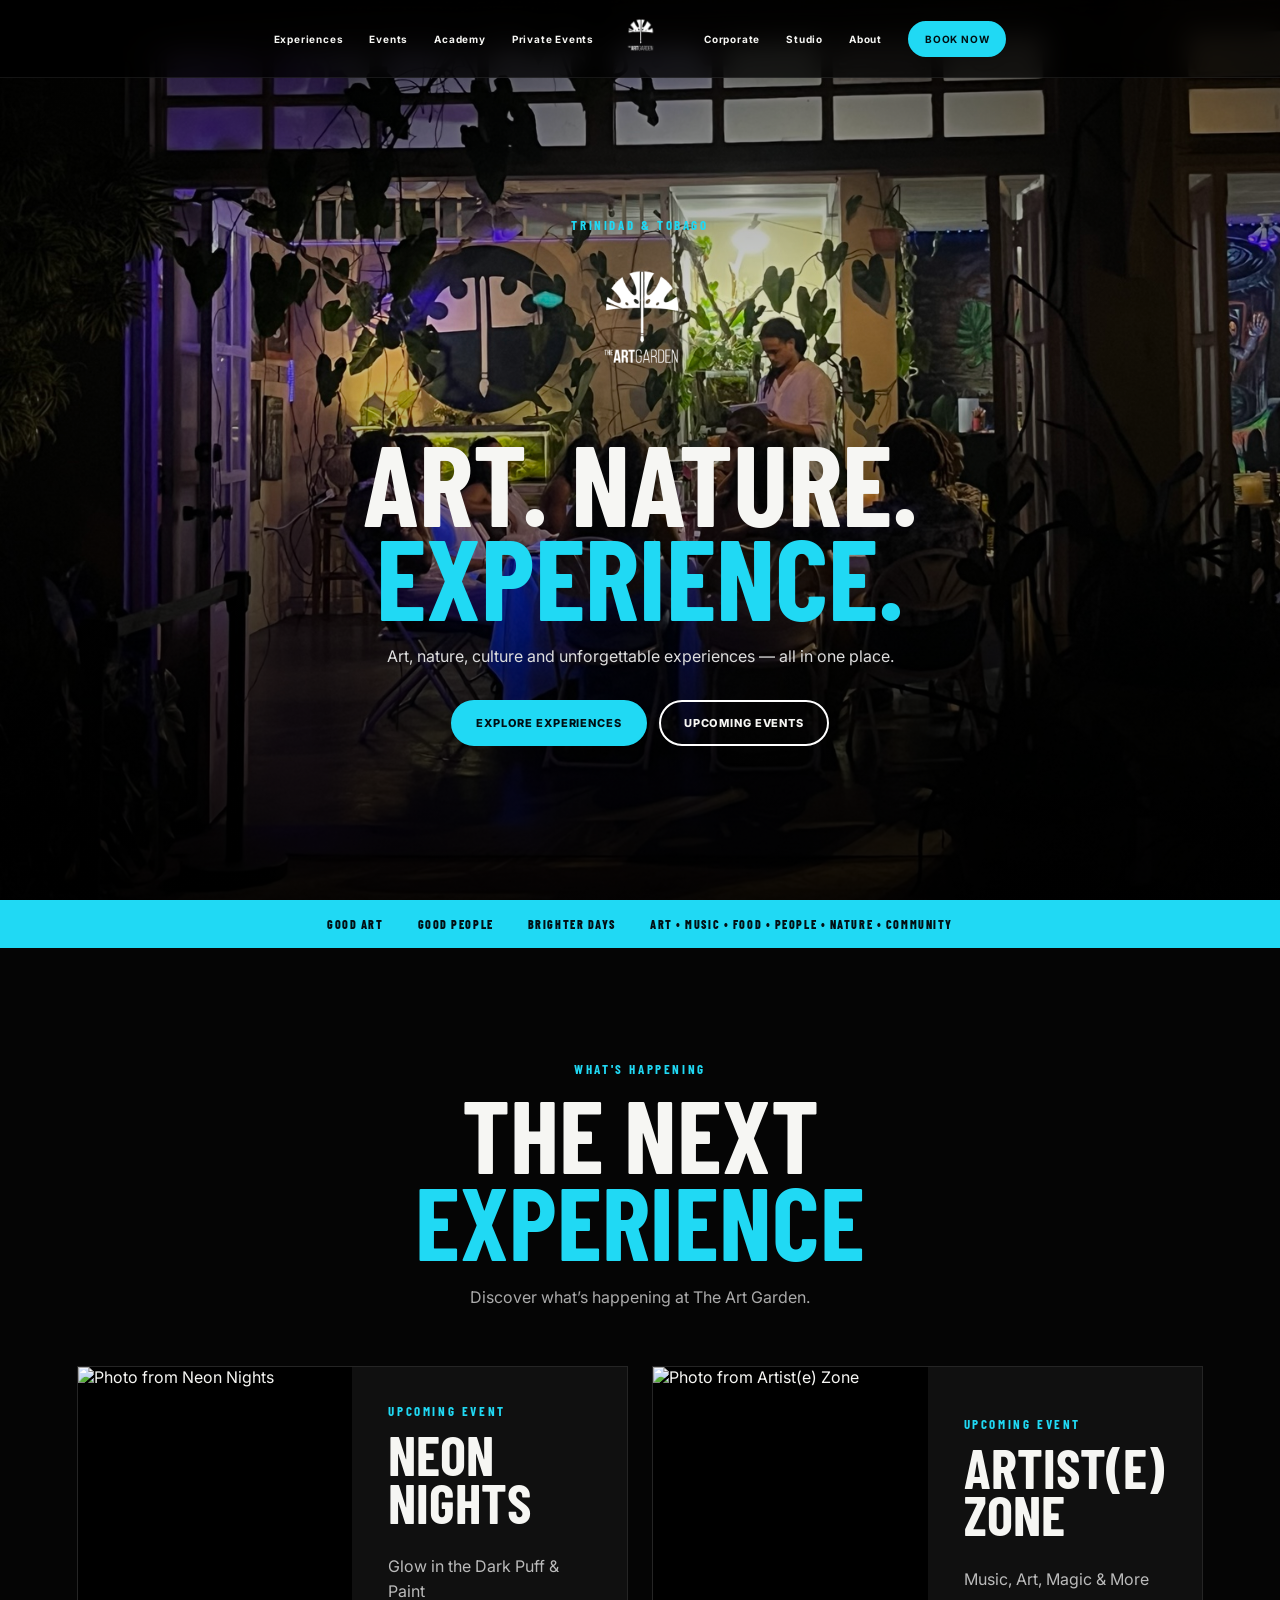
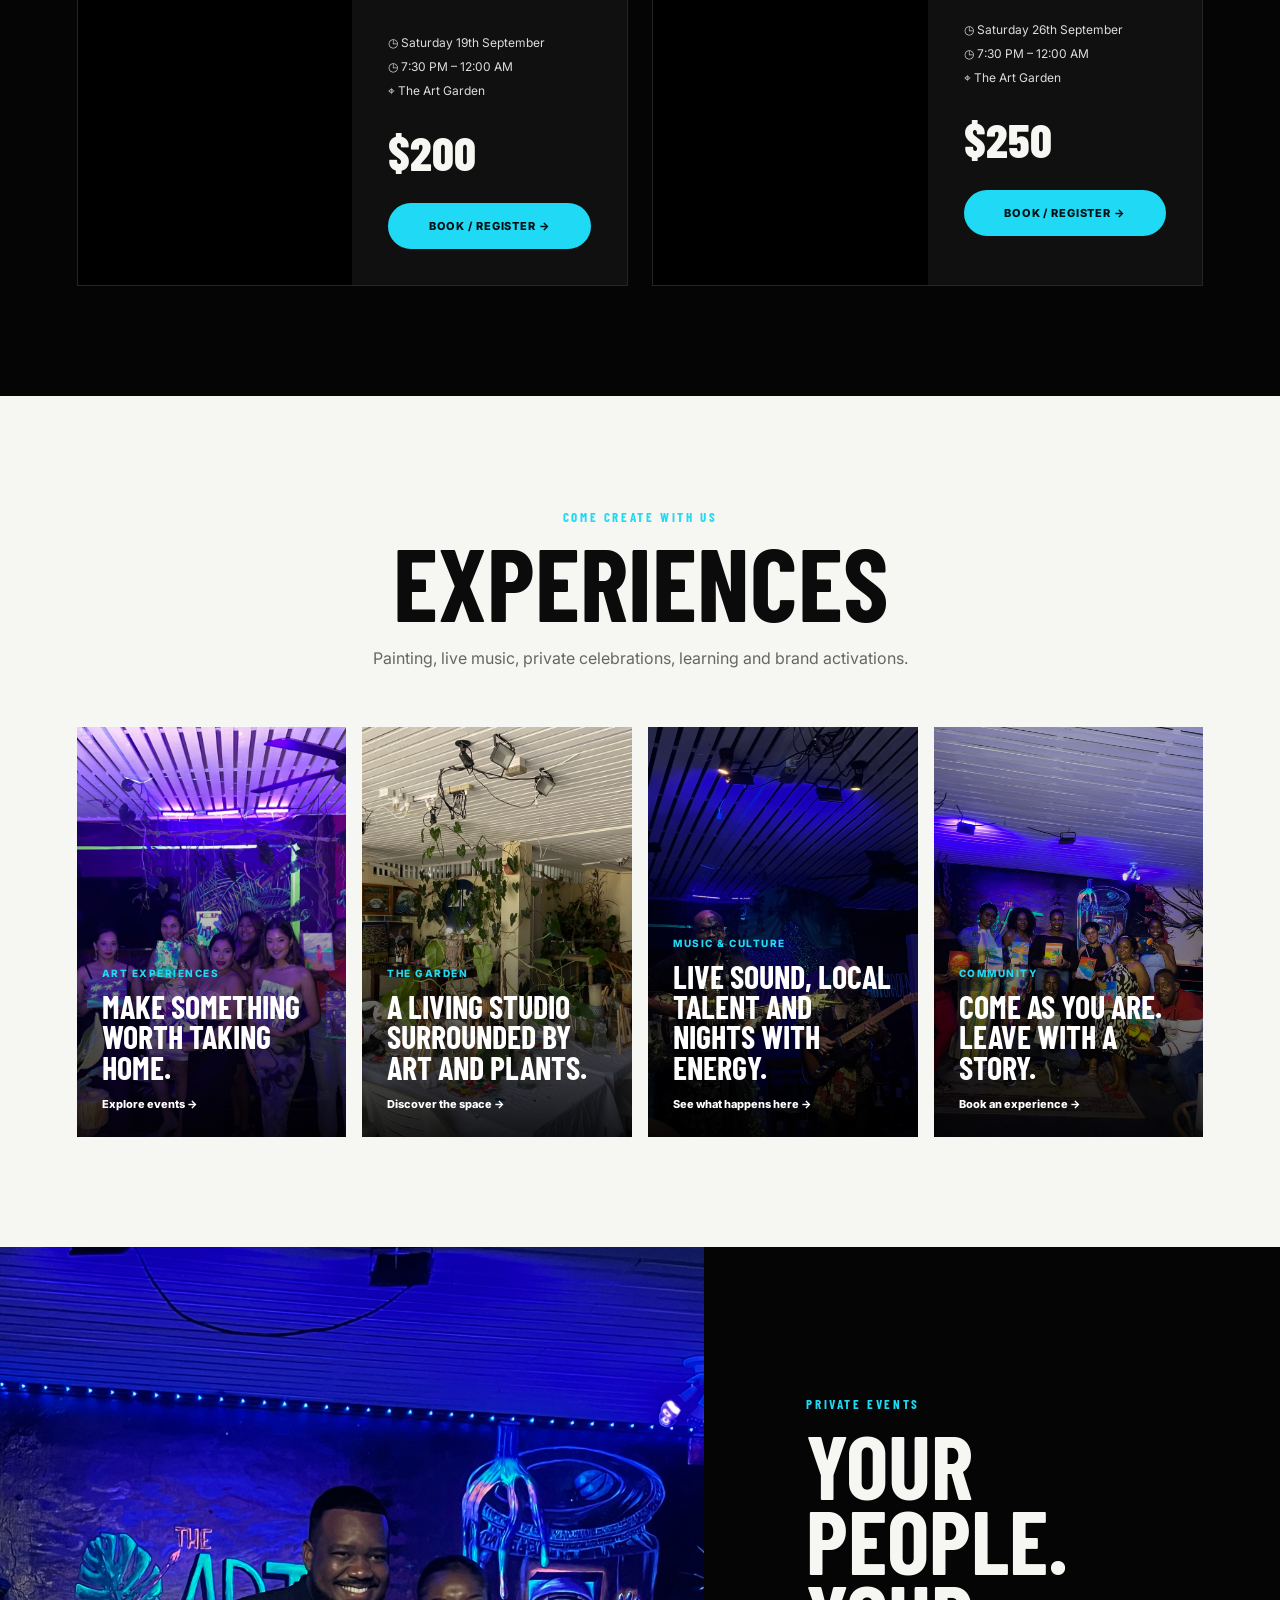
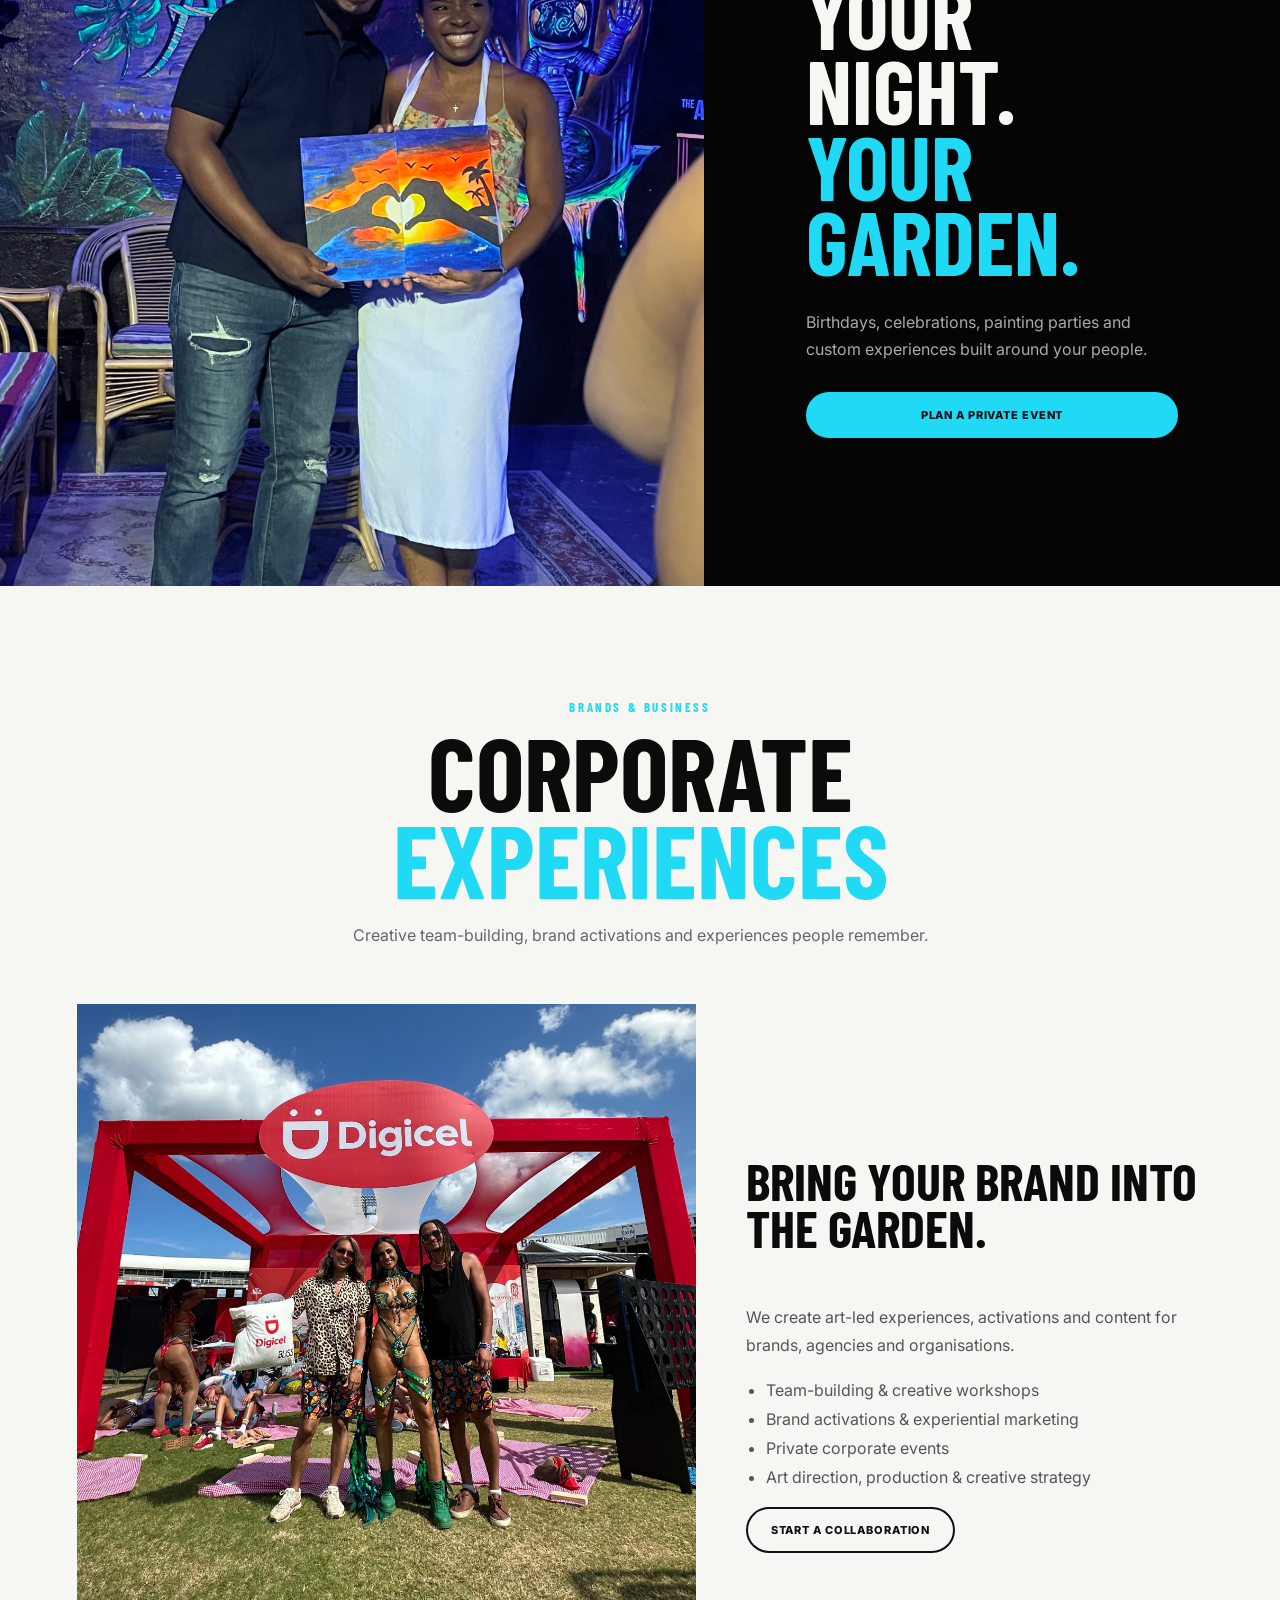
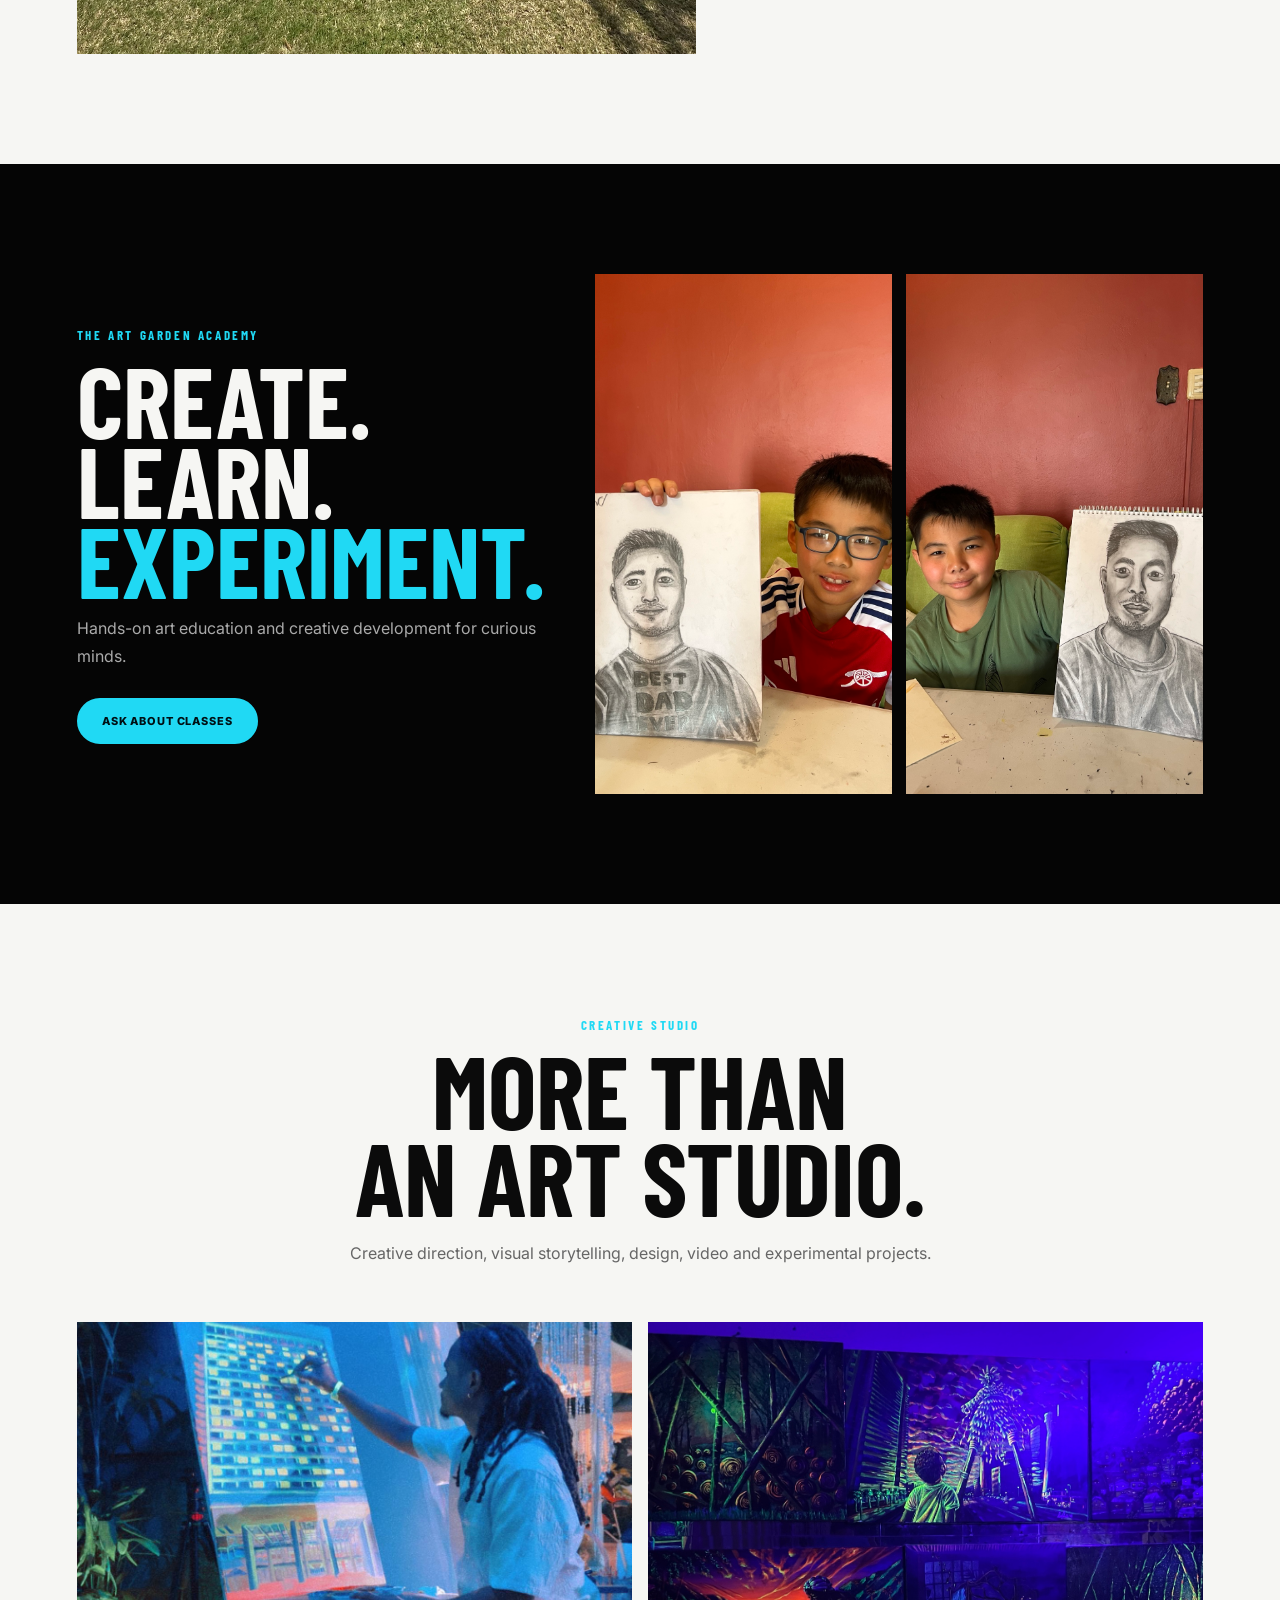
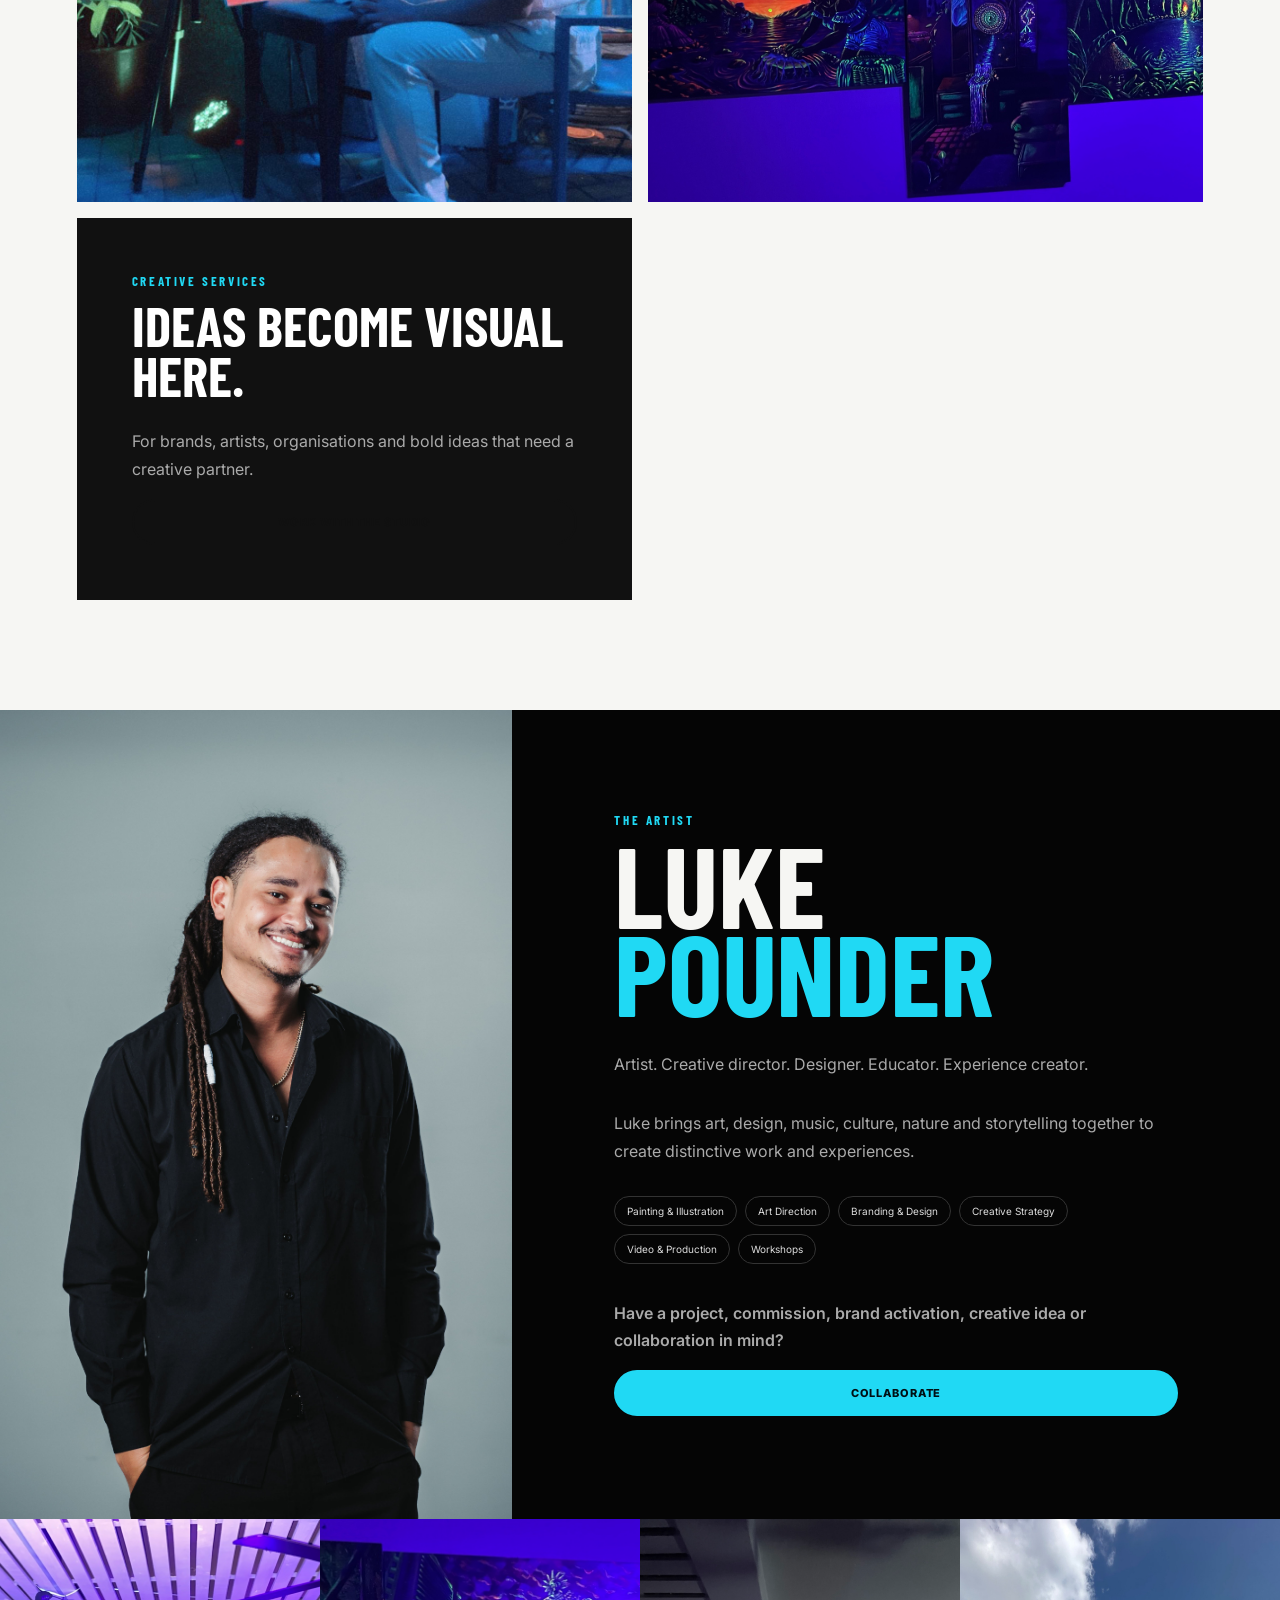
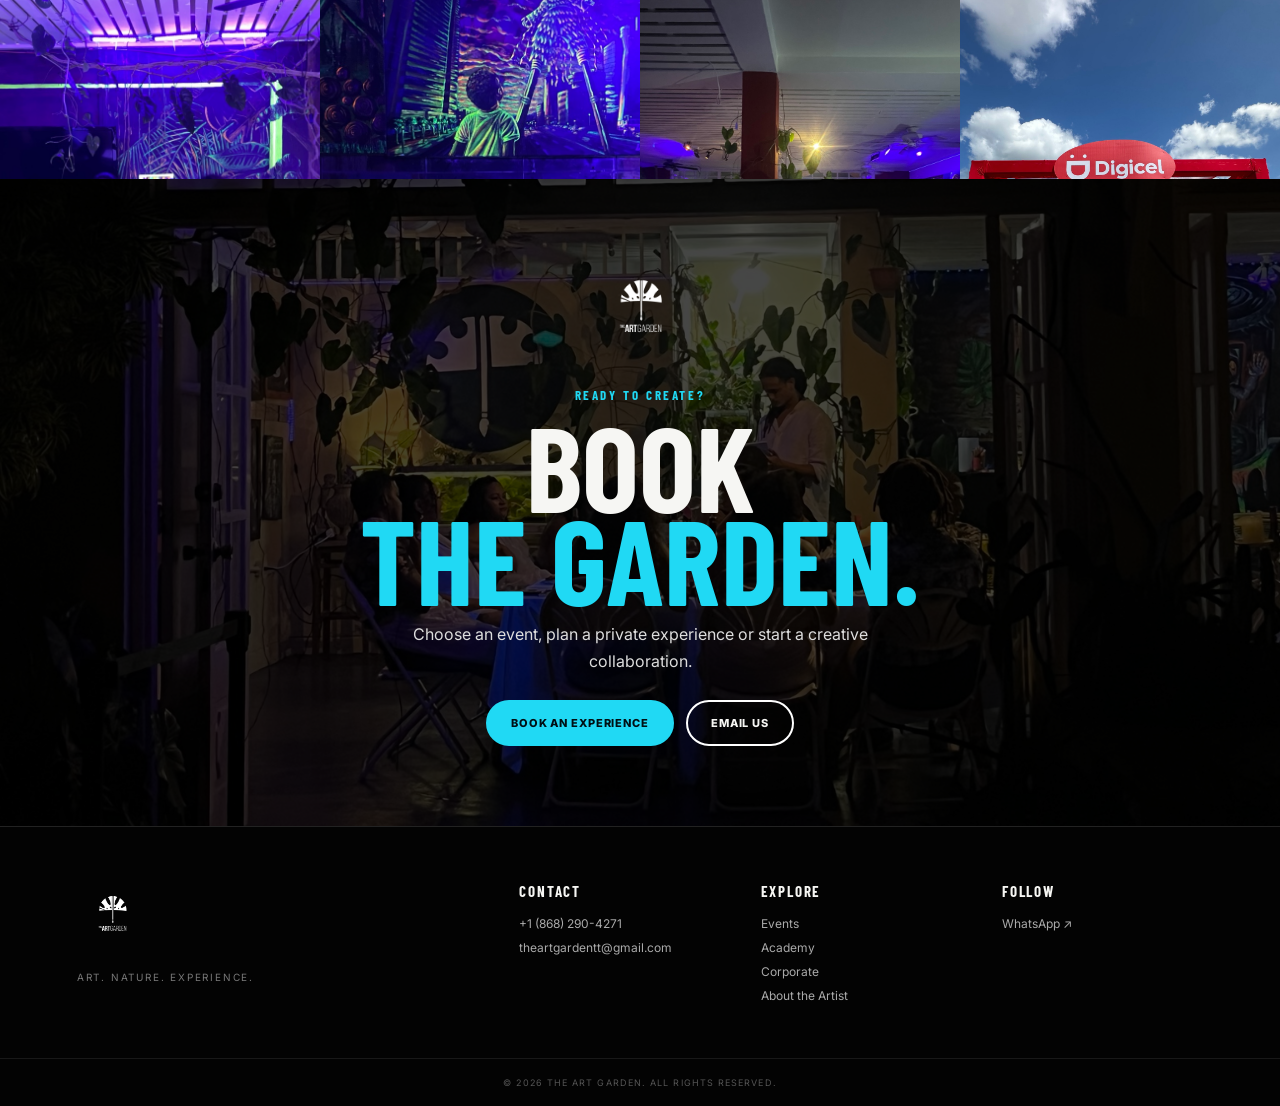
==== commit bc563e99: "Add files via upload" ====
--- a/index.html
+++ b/index.html
@@ -1,10 +1,218 @@
 <!doctype html>
 <html lang="en">
 <head>
-  <meta charset="utf-8">
-  <meta name="viewport" content="width=device-width,initial-scale=1">
-  <title>The Art Garden — Editor</title>
-  <script src="https://unpkg.com/decap-cms@^3.8.3/dist/decap-cms.js"></script>
+<meta charset="utf-8">
+<meta name="viewport" content="width=device-width, initial-scale=1">
+<meta name="description" content="The Art Garden — art, nature and unforgettable experiences in Trinidad & Tobago.">
+<title>The Art Garden | Art. Nature. Experience.</title>
+<link rel="stylesheet" href="styles.css">
+
+  <link rel="icon" href="/favicon.ico" sizes="any">
+  <link rel="icon" type="image/png" sizes="32x32" href="/favicon/icon-32.png">
+  <link rel="icon" type="image/png" sizes="16x16" href="/favicon/icon-16.png">
+  <link rel="apple-touch-icon" sizes="180x180" href="/favicon/icon-180.png">
+  <meta name="theme-color" content="#000000">
+
 </head>
-<body></body>
+<body>
+<header class="site-header">
+  <a class="brand" href="#home" aria-label="The Art Garden home">
+    <span class="logo-crop"><img src="art-garden-logo.png" alt="The Art Garden logo"></span>
+  </a>
+  <button class="menu-toggle" aria-label="Open menu">☰</button>
+  <nav>
+    <a href="#experiences">Experiences</a>
+    <a href="#events">Events</a>
+    <a href="#academy">Academy</a>
+    <a href="#private">Private Events</a>
+    <a href="#corporate">Corporate</a>
+    <a href="#studio">Studio</a>
+    <a href="#about">About</a>
+    <a class="nav-cta" id="nav-book-now" href="#events">BOOK NOW</a>
+  </nav>
+</header>
+
+<main id="home">
+<section class="hero">
+  <img class="hero-img" data-image-key="hero" src="IMG_1585.jpeg" alt="The Art Garden at night">
+  <div class="hero-overlay"></div>
+  <div class="hero-content">
+    <span class="eyebrow">TRINIDAD & TOBAGO</span>
+    <div class="hero-logo"><img src="art-garden-logo.png" alt="The Art Garden"></div>
+    <h1>ART. NATURE.<br><em>EXPERIENCE.</em></h1>
+    <p>Art, nature, culture and unforgettable experiences — all in one place.</p>
+    <div class="actions">
+      <a class="btn primary" href="#experiences">EXPLORE EXPERIENCES</a>
+      <a class="btn ghost" href="#events">UPCOMING EVENTS</a>
+    </div>
+  </div>
+</section>
+
+<section class="ticker">
+  <span>GOOD ART</span><span>GOOD PEOPLE</span><span>BRIGHTER DAYS</span>
+  <span>ART • MUSIC • FOOD • PEOPLE • NATURE • COMMUNITY</span>
+</section>
+
+<section id="events" class="section dark">
+  <div class="section-head">
+    <span class="eyebrow">WHAT'S HAPPENING</span>
+    <h2>THE NEXT<br><em>EXPERIENCE</em></h2>
+    <p>Discover what’s happening at The Art Garden.</p>
+  </div>
+  <div id="event-grid" class="event-grid"></div>
+</section>
+
+<section id="experiences" class="section">
+  <div class="section-head">
+    <span class="eyebrow">COME CREATE WITH US</span>
+    <h2>EXPERIENCES</h2>
+    <p>Painting, live music, private celebrations, learning and brand activations.</p>
+  </div>
+  <div class="experience-grid">
+    <article class="feature-card tall">
+      <img src="IMG_5763.jpeg" data-image-key="experience_people" alt="Guests holding their paintings at The Art Garden">
+      <div><span>ART EXPERIENCES</span><h3>Make something worth taking home.</h3><a href="#events">Explore events →</a></div>
+    </article>
+    <article class="feature-card">
+      <img src="IMG_2963.jpeg" data-image-key="experience_space" alt="Daytime painting setup inside The Art Garden">
+      <div><span>THE GARDEN</span><h3>A living studio surrounded by art and plants.</h3><a href="#private">Discover the space →</a></div>
+    </article>
+    <article class="feature-card">
+      <img src="IMG_9041.jpeg" data-image-key="experience_music" alt="Live music performance at The Art Garden">
+      <div><span>MUSIC & CULTURE</span><h3>Live sound, local talent and nights with energy.</h3><a href="#studio">See what happens here →</a></div>
+    </article>
+    <article class="feature-card">
+      <img src="IMG_8029.jpeg" data-image-key="experience_community" alt="Guests at a group painting experience">
+      <div><span>COMMUNITY</span><h3>Come as you are. Leave with a story.</h3><a href="#book">Book an experience →</a></div>
+    </article>
+  </div>
+</section>
+
+<section id="private" class="split-section dark">
+  <div class="split-image"><img src="IMG_8544.jpeg" data-image-key="private_events" alt="Guests celebrating with artwork"></div>
+  <div class="split-copy">
+    <span class="eyebrow">PRIVATE EVENTS</span>
+    <h2>YOUR PEOPLE.<br>YOUR NIGHT.<br><em>YOUR GARDEN.</em></h2>
+    <p>Birthdays, celebrations, painting parties and custom experiences built around your people.</p>
+    <a class="btn primary" id="cta-private" href="#book">PLAN A PRIVATE EVENT</a>
+  </div>
+</section>
+
+<section id="corporate" class="section">
+  <div class="section-head">
+    <span class="eyebrow">BRANDS & BUSINESS</span>
+    <h2>CORPORATE<br><em>EXPERIENCES</em></h2>
+    <p>Creative team-building, brand activations and experiences people remember.</p>
+  </div>
+  <div class="corporate-grid">
+    <img src="685F956E-5AAB-46BF-B3B1-FA2C5230C740.jpeg" data-image-key="corporate" alt="The Art Garden corporate activation with Digicel">
+    <div class="corporate-copy">
+      <h3>Bring your brand into the Garden.</h3>
+      <p>We create art-led experiences, activations and content for brands, agencies and organisations.</p>
+      <ul>
+        <li>Team-building & creative workshops</li>
+        <li>Brand activations & experiential marketing</li>
+        <li>Private corporate events</li>
+        <li>Art direction, production & creative strategy</li>
+      </ul>
+      <a class="btn dark-btn" id="cta-corporate" href="#book">START A COLLABORATION</a>
+    </div>
+  </div>
+</section>
+
+<section id="academy" class="section dark">
+  <div class="academy-grid">
+    <div>
+      <span class="eyebrow">THE ART GARDEN ACADEMY</span>
+      <h2>CREATE.<br>LEARN.<br><em>EXPERIMENT.</em></h2>
+      <p>Hands-on art education and creative development for curious minds.</p>
+      <a class="btn primary" id="cta-academy" href="#book">ASK ABOUT CLASSES</a>
+    </div>
+    <div class="academy-images">
+      <img src="IMG_8554.jpeg" data-image-key="academy_one" alt="Young artist showing a portrait drawing">
+      <img src="IMG_8550.jpeg" data-image-key="academy_two" alt="Student with a completed portrait drawing">
+    </div>
+  </div>
+</section>
+
+<section id="studio" class="section">
+  <div class="section-head">
+    <span class="eyebrow">CREATIVE STUDIO</span>
+    <h2>MORE THAN<br>AN ART STUDIO.</h2>
+    <p>Creative direction, visual storytelling, design, video and experimental projects.</p>
+  </div>
+  <div class="studio-grid">
+    <div class="studio-photo"><img src="BD3182D8-50B3-4203-87F4-9224501A1D22.jpeg" data-image-key="studio_live" alt="Artist painting live"></div>
+    <div class="studio-photo"><img src="IMG_9008.jpeg" data-image-key="studio_art" alt="Artwork displayed at The Art Garden"></div>
+    <div class="studio-copy">
+      <span class="eyebrow">CREATIVE SERVICES</span>
+      <h3>Ideas become visual here.</h3>
+      <p>For brands, artists, organisations and bold ideas that need a creative partner.</p>
+      <a class="btn dark-btn" id="cta-studio" href="#book">WORK WITH THE STUDIO</a>
+    </div>
+  </div>
+</section>
+
+<section id="about" class="artist-section dark">
+  <div class="artist-photo"><img src="IMG_9130.jpeg" data-image-key="artist" alt="Luke Pounder, artist and creative director"></div>
+  <div class="artist-copy">
+    <span class="eyebrow">THE ARTIST</span>
+    <h2>Luke<br><em>Pounder</em></h2>
+    <p>Artist. Creative director. Designer. Educator. Experience creator.</p>
+    <p>Luke brings art, design, music, culture, nature and storytelling together to create distinctive work and experiences.</p>
+    <div class="talent-list">
+      <span>Painting & Illustration</span><span>Art Direction</span><span>Branding & Design</span>
+      <span>Creative Strategy</span><span>Video & Production</span><span>Workshops</span>
+    </div>
+    <p class="collab">Have a project, commission, brand activation, creative idea or collaboration in mind?</p>
+    <a class="btn primary" id="cta-collaborate" href="#book">COLLABORATE</a>
+  </div>
+</section>
+
+<section class="gallery-strip">
+  <img src="IMG_5763.jpeg" data-image-key="gallery_people" alt="The Art Garden guests with paintings">
+  <img src="IMG_9008.jpeg" data-image-key="gallery_art" alt="Artwork at The Art Garden">
+  <img src="IMG_9025.jpeg" data-image-key="gallery_event" alt="Audience at The Art Garden">
+  <img src="685F956E-5AAB-46BF-B3B1-FA2C5230C740.jpeg" data-image-key="gallery_corporate" alt="Corporate activation">
+</section>
+
+<section id="book" class="booking">
+  <img src="IMG_1585.jpeg" data-image-key="booking" alt="" class="booking-bg">
+  <div class="booking-overlay"></div>
+  <div class="booking-content">
+    <div class="small-logo"><img src="art-garden-logo.png" alt="The Art Garden"></div>
+    <span class="eyebrow">READY TO CREATE?</span>
+    <h2>BOOK<br><em>THE GARDEN.</em></h2>
+    <p>Choose an event, plan a private experience or start a creative collaboration.</p>
+    <div class="actions">
+      <a class="btn primary" id="main-booking-link" href="https://theart.garden/" target="_blank" rel="noopener">BOOK AN EXPERIENCE</a>
+      <a class="btn ghost" href="mailto:theartgardentt@gmail.com">EMAIL US</a>
+    </div>
+  </div>
+</section>
+</main>
+
+<footer>
+  <div class="footer-brand">
+    <span class="logo-crop"><img src="art-garden-logo.png" alt="The Art Garden logo"></span>
+    <p>ART. NATURE. EXPERIENCE.</p>
+  </div>
+  <div>
+    <strong>CONTACT</strong>
+    <a href="tel:+18682904271" id="site-phone">+1 (868) 290-4271</a>
+    <a href="mailto:theartgardentt@gmail.com" id="site-email">theartgardentt@gmail.com</a>
+  </div>
+  <div>
+    <strong>EXPLORE</strong>
+    <a href="#events">Events</a><a href="#academy">Academy</a><a href="#corporate">Corporate</a><a href="#about">About the Artist</a>
+  </div>
+  <div>
+    <strong>FOLLOW</strong>
+    <a href="https://instagram.com/REPLACE_WITH_HANDLE" target="_blank" rel="noopener" id="social-instagram">Instagram ↗</a><a href="https://facebook.com/REPLACE_WITH_PAGE" target="_blank" rel="noopener" id="social-facebook">Facebook ↗</a><a href="https://tiktok.com/@REPLACE_WITH_HANDLE" target="_blank" rel="noopener" id="social-tiktok">TikTok ↗</a><a href="https://wa.me/18682904271" target="_blank" rel="noopener" id="social-whatsapp">WhatsApp ↗</a>
+  </div>
+</footer>
+<div class="copyright">© <span id="year"></span> THE ART GARDEN. ALL RIGHTS RESERVED.</div>
+
+<script src="script.js"></script>
+</body>
 </html>
--- a/styles.css
+++ b/styles.css
@@ -0,0 +1,5 @@
+@import url('https://fonts.googleapis.com/css2?family=Barlow+Condensed:wght@500;600;700;800&family=Inter:wght@400;500;600;700&display=swap');
+:root{--black:#050505;--white:#f6f6f3;--cyan:#20d9f4;--muted:#a7a7a7;--line:#242424}
+*{box-sizing:border-box}html{scroll-behavior:smooth}body{margin:0;background:var(--black);color:var(--white);font-family:Inter,Arial,sans-serif}img{display:block;max-width:100%}a{color:inherit;text-decoration:none}.site-header{height:78px;position:fixed;top:0;left:0;right:0;z-index:50;display:flex;align-items:center;justify-content:center;padding:0 18px;background:rgba(0,0,0,.76);backdrop-filter:blur(12px);border-bottom:1px solid rgba(255,255,255,.08)}.site-header nav{display:flex;gap:26px;align-items:center;justify-content:center;width:100%;padding:0 205px;font-size:10px;font-weight:700;letter-spacing:.08em;white-space:nowrap}.site-header nav a:hover{color:var(--cyan)}.site-header nav a:nth-child(4){margin-right:42px}.site-header nav a:nth-child(5){margin-left:42px}.brand{position:absolute;left:50%;transform:translateX(-50%);top:7px}.logo-crop{display:block;width:70px;height:70px;overflow:hidden;background:transparent;position:relative}.logo-crop img{width:100%;height:100%;object-fit:contain;object-position:center;transform:none} .brand .logo-crop{width:62px;height:62px;background:transparent}.nav-cta,.btn.primary{background:var(--cyan);color:#001014;border:2px solid var(--cyan)}.nav-cta{padding:10px 15px;border-radius:99px}.menu-toggle{display:none;background:none;border:0;color:white;font-size:28px}.hero{min-height:100vh;position:relative;display:grid;place-items:center;overflow:hidden}.hero-img{position:absolute;inset:0;width:100%;height:100%;object-fit:cover}.hero-overlay{position:absolute;inset:0;background:linear-gradient(180deg,rgba(0,0,0,.55),rgba(0,0,0,.15) 35%,rgba(0,0,0,.88))}.hero-content{position:relative;z-index:2;text-align:center;max-width:850px;padding:140px 24px 80px}.hero-logo{width:190px;height:185px;margin:0 auto -5px;overflow:hidden;background:transparent}.hero-logo img{width:100%;height:100%;object-fit:contain;transform:none}h1,h2,h3,.eyebrow,.ticker{font-family:'Barlow Condensed',sans-serif;text-transform:uppercase}.eyebrow{font-size:13px;letter-spacing:.2em;color:var(--cyan);font-weight:700}.hero h1{font-size:clamp(58px,9vw,120px);line-height:.82;margin:20px 0}.hero h1 em,h2 em{font-style:normal;color:var(--cyan)}.hero p{max-width:600px;margin:0 auto 30px;color:#ddd;font-size:16px;line-height:1.7}.actions{display:flex;gap:12px;justify-content:center;flex-wrap:wrap}.btn{display:inline-flex;align-items:center;justify-content:center;border-radius:99px;padding:14px 23px;font-size:11px;font-weight:800;letter-spacing:.08em;transition:.2s}.btn:hover{transform:translateY(-2px)}.btn.ghost{border:2px solid white}.dark-btn{border:2px solid #111;color:#111}.ticker{display:flex;justify-content:center;gap:34px;flex-wrap:wrap;padding:17px 20px;background:var(--cyan);color:#031014;font-size:12px;font-weight:800;letter-spacing:.13em}.section{padding:110px 6vw;background:var(--white);color:#0b0b0b}.section.dark,.dark{background:#050505;color:var(--white)}.section-head{max-width:850px;margin:0 auto 55px;text-align:center}.section-head h2{font-size:clamp(55px,8vw,105px);line-height:.85;margin:12px 0 20px}.section-head p{color:#666;line-height:1.7}.dark .section-head p{color:#aaa}.event-grid{display:grid;grid-template-columns:repeat(2,1fr);gap:24px;max-width:1250px;margin:auto}.event-card{background:#101010;border:1px solid #252525;display:grid;grid-template-columns:1fr 1fr;min-height:470px;overflow:hidden}.event-art{height:100%;min-height:470px;background:#000}.event-art img{width:100%;height:100%;object-fit:cover}.event-info{padding:36px;display:flex;flex-direction:column;justify-content:center}.event-info h3{font-size:55px;line-height:.86;margin:12px 0}.event-info p{color:#bbb;line-height:1.6}.event-meta{font-size:12px;line-height:2;color:#ddd;margin:10px 0 20px}.event-price{font:800 48px 'Barlow Condensed';margin-bottom:22px}.experience-grid{max-width:1250px;margin:auto;display:grid;grid-template-columns:repeat(4,1fr);gap:16px}.feature-card{position:relative;min-height:410px;overflow:hidden;background:#111;color:white}.feature-card img{position:absolute;inset:0;width:100%;height:100%;object-fit:cover;transition:.5s}.feature-card:after{content:'';position:absolute;inset:0;background:linear-gradient(transparent 25%,rgba(0,0,0,.9))}.feature-card:hover img{transform:scale(1.04)}.feature-card div{position:absolute;z-index:2;bottom:0;padding:25px}.feature-card span{color:var(--cyan);font-size:10px;font-weight:800;letter-spacing:.15em}.feature-card h3{font-size:32px;line-height:.95;margin:10px 0}.feature-card a{font-size:11px;font-weight:800}.split-section{display:grid;grid-template-columns:1.1fr .9fr;min-height:650px}.split-image img{width:100%;height:100%;object-fit:cover}.split-copy{display:flex;flex-direction:column;justify-content:center;padding:8vw}.split-copy h2{font-size:clamp(55px,7vw,95px);line-height:.84;margin:15px 0}.split-copy p{color:#aaa;line-height:1.7;max-width:520px;margin-bottom:28px}.corporate-grid{max-width:1250px;margin:auto;display:grid;grid-template-columns:1.15fr .85fr;gap:50px;align-items:center}.corporate-grid>img{width:100%;height:650px;object-fit:cover}.corporate-copy h3{font-size:52px;line-height:.9}.corporate-copy p,.corporate-copy li{line-height:1.8;color:#555}.corporate-copy ul{padding-left:20px}.academy-grid{max-width:1250px;margin:auto;display:grid;grid-template-columns:.85fr 1.15fr;gap:50px;align-items:center}.academy-grid h2{font-size:clamp(60px,8vw,100px);line-height:.8;margin:15px 0}.academy-grid p{color:#aaa;line-height:1.7;max-width:500px;margin-bottom:28px}.academy-images{display:grid;grid-template-columns:1fr 1fr;gap:14px}.academy-images img{width:100%;height:520px;object-fit:cover}.studio-grid{max-width:1250px;margin:auto;display:grid;grid-template-columns:1fr 1fr;gap:16px}.studio-photo{height:480px;overflow:hidden}.studio-photo img{width:100%;height:100%;object-fit:cover}.studio-copy{background:#111;color:white;padding:55px;display:flex;flex-direction:column;justify-content:center}.studio-copy h3{font-size:55px;line-height:.9;margin:12px 0}.studio-copy p{color:#aaa;line-height:1.7}.artist-section{display:grid;grid-template-columns:.8fr 1.2fr;min-height:700px}.artist-photo img{width:100%;height:100%;object-fit:cover}.artist-copy{padding:8vw;display:flex;flex-direction:column;justify-content:center}.artist-copy h2{font-size:clamp(70px,9vw,125px);line-height:.76;margin:12px 0 20px}.artist-copy p{color:#aaa;line-height:1.7;max-width:650px}.talent-list{display:flex;flex-wrap:wrap;gap:8px;margin:15px 0 20px}.talent-list span{border:1px solid #333;border-radius:99px;padding:8px 12px;font-size:10px;color:#ddd}.collab{font-weight:600}.gallery-strip{display:grid;grid-template-columns:repeat(4,1fr);height:260px}.gallery-strip img{width:100%;height:100%;object-fit:cover;object-position:center 50%}.booking{min-height:620px;position:relative;display:grid;place-items:center;text-align:center;overflow:hidden}.booking-bg{position:absolute;inset:0;width:100%;height:100%;object-fit:cover}.booking-overlay{position:absolute;inset:0;background:rgba(0,0,0,.72)}.booking-content{position:relative;z-index:2;padding:80px 20px}.small-logo{width:95px;height:105px;overflow:hidden;margin:0 auto 20px;background:transparent}.small-logo img{width:100%;height:100%;object-fit:contain;transform:none}.booking h2{font-size:clamp(65px,10vw,120px);line-height:.78;margin:15px 0}.booking p{color:#ddd;max-width:520px;line-height:1.7;margin:0 auto 25px}footer{display:grid;grid-template-columns:2fr 1fr 1fr 1fr;gap:40px;padding:55px 6vw;background:#030303;border-top:1px solid #222}footer>div{display:flex;flex-direction:column;gap:9px}footer strong{font:700 15px 'Barlow Condensed';letter-spacing:.12em;margin-bottom:7px}footer a{font-size:12px;color:#aaa}.footer-brand p{font-size:10px;letter-spacing:.18em;color:#777}.copyright{text-align:center;background:#030303;color:#555;border-top:1px solid #181818;padding:18px;font-size:9px;letter-spacing:.12em}
+@media(max-width:900px){.site-header{justify-content:flex-end}.site-header nav{display:none}.menu-toggle{display:block}.site-header.open nav{position:absolute;top:78px;left:0;right:0;display:grid;background:#050505;padding:20px 6vw;gap:18px;width:auto}.site-header.open nav a{font-size:13px}.brand{left:20px;transform:none}.hero-content{padding-top:120px}.event-grid,.corporate-grid,.academy-grid,.split-section,.artist-section{grid-template-columns:1fr}.event-card{grid-template-columns:1fr}.event-art{height:380px;min-height:0}.experience-grid{grid-template-columns:1fr 1fr}.corporate-grid>img{height:480px}.academy-images img{height:400px}.studio-grid{grid-template-columns:1fr}.studio-photo{height:380px}.artist-photo{height:500px}.gallery-strip{height:180px;grid-template-columns:repeat(2,1fr)}footer{grid-template-columns:1fr 1fr}}
+@media(max-width:560px){.ticker{gap:10px;font-size:9px}.section{padding:80px 5vw}.experience-grid{grid-template-columns:1fr}.feature-card{min-height:420px}.hero h1{font-size:62px}.event-info{padding:26px}.event-info h3{font-size:48px}.academy-images{grid-template-columns:1fr}.academy-images img{height:430px}.gallery-strip{height:130px}.gallery-strip img:nth-child(n+3){display:none}footer{grid-template-columns:1fr}.hero-logo{width:190px}}
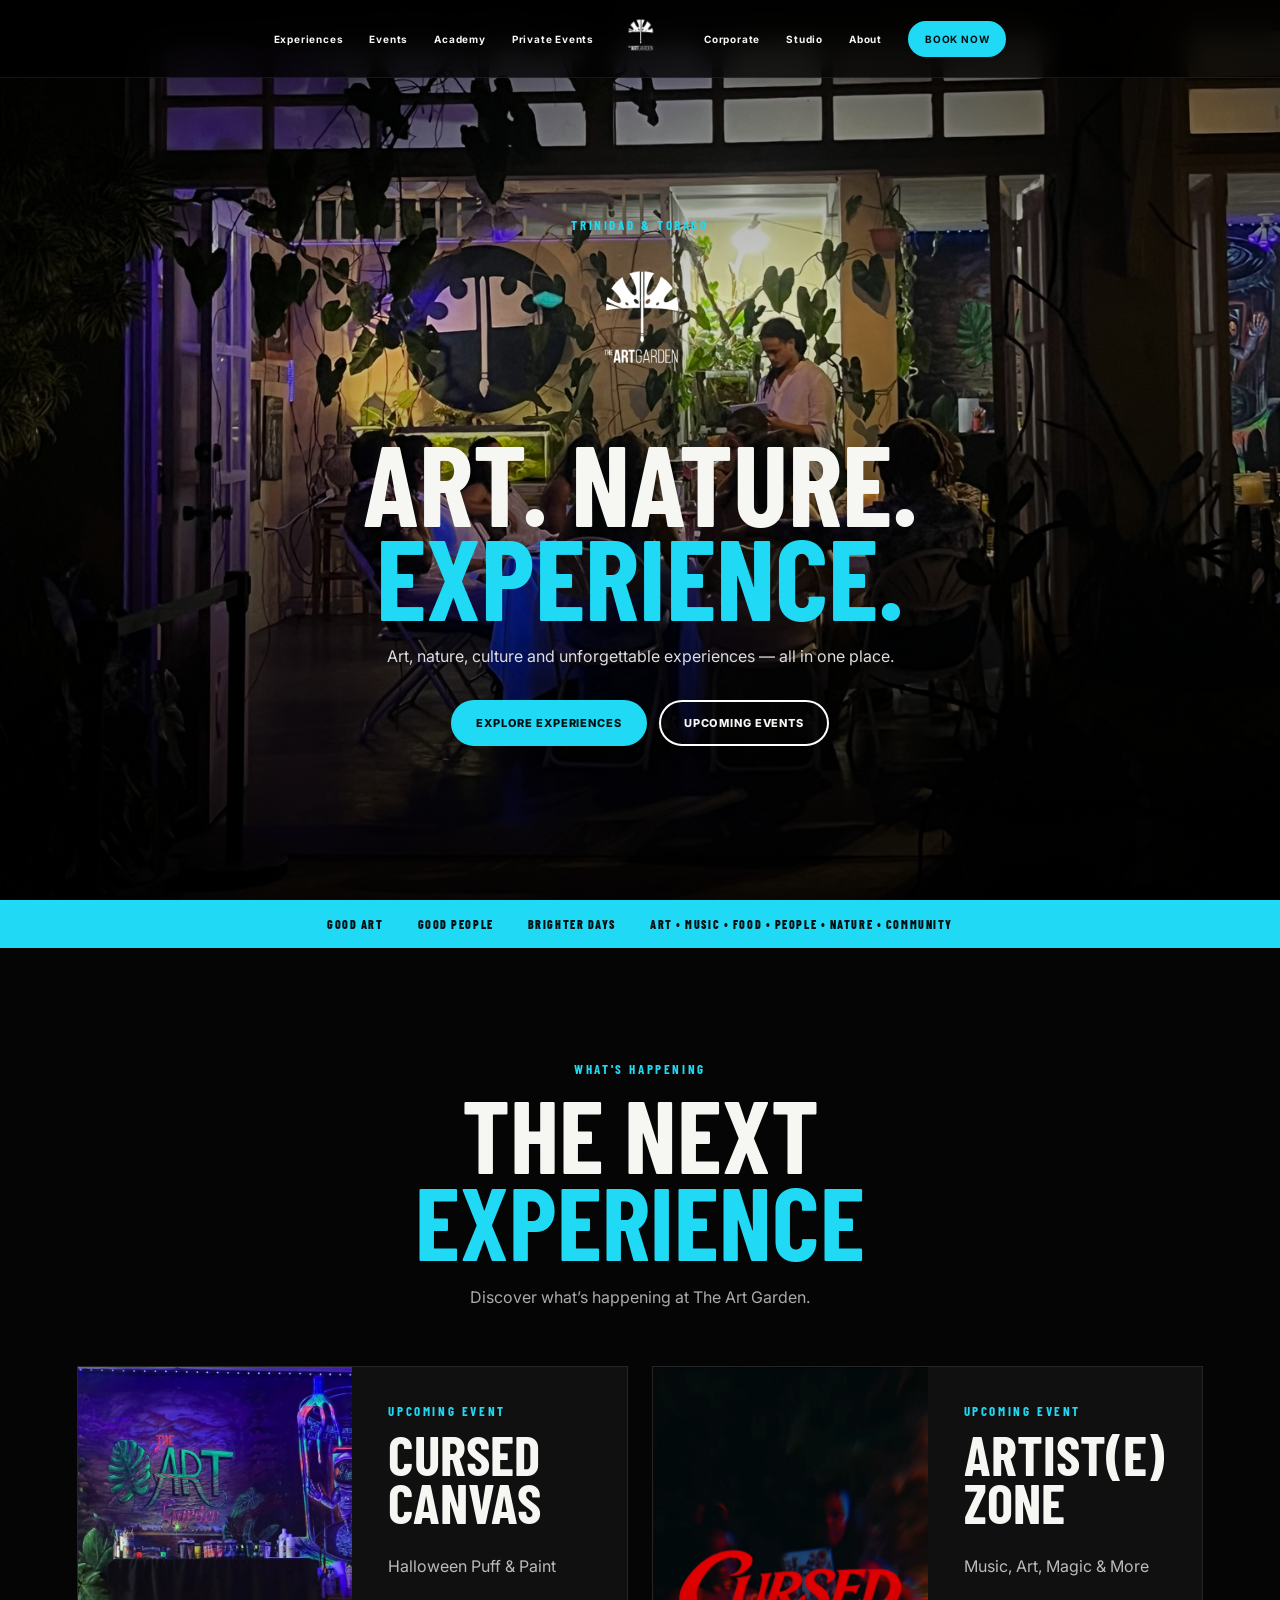
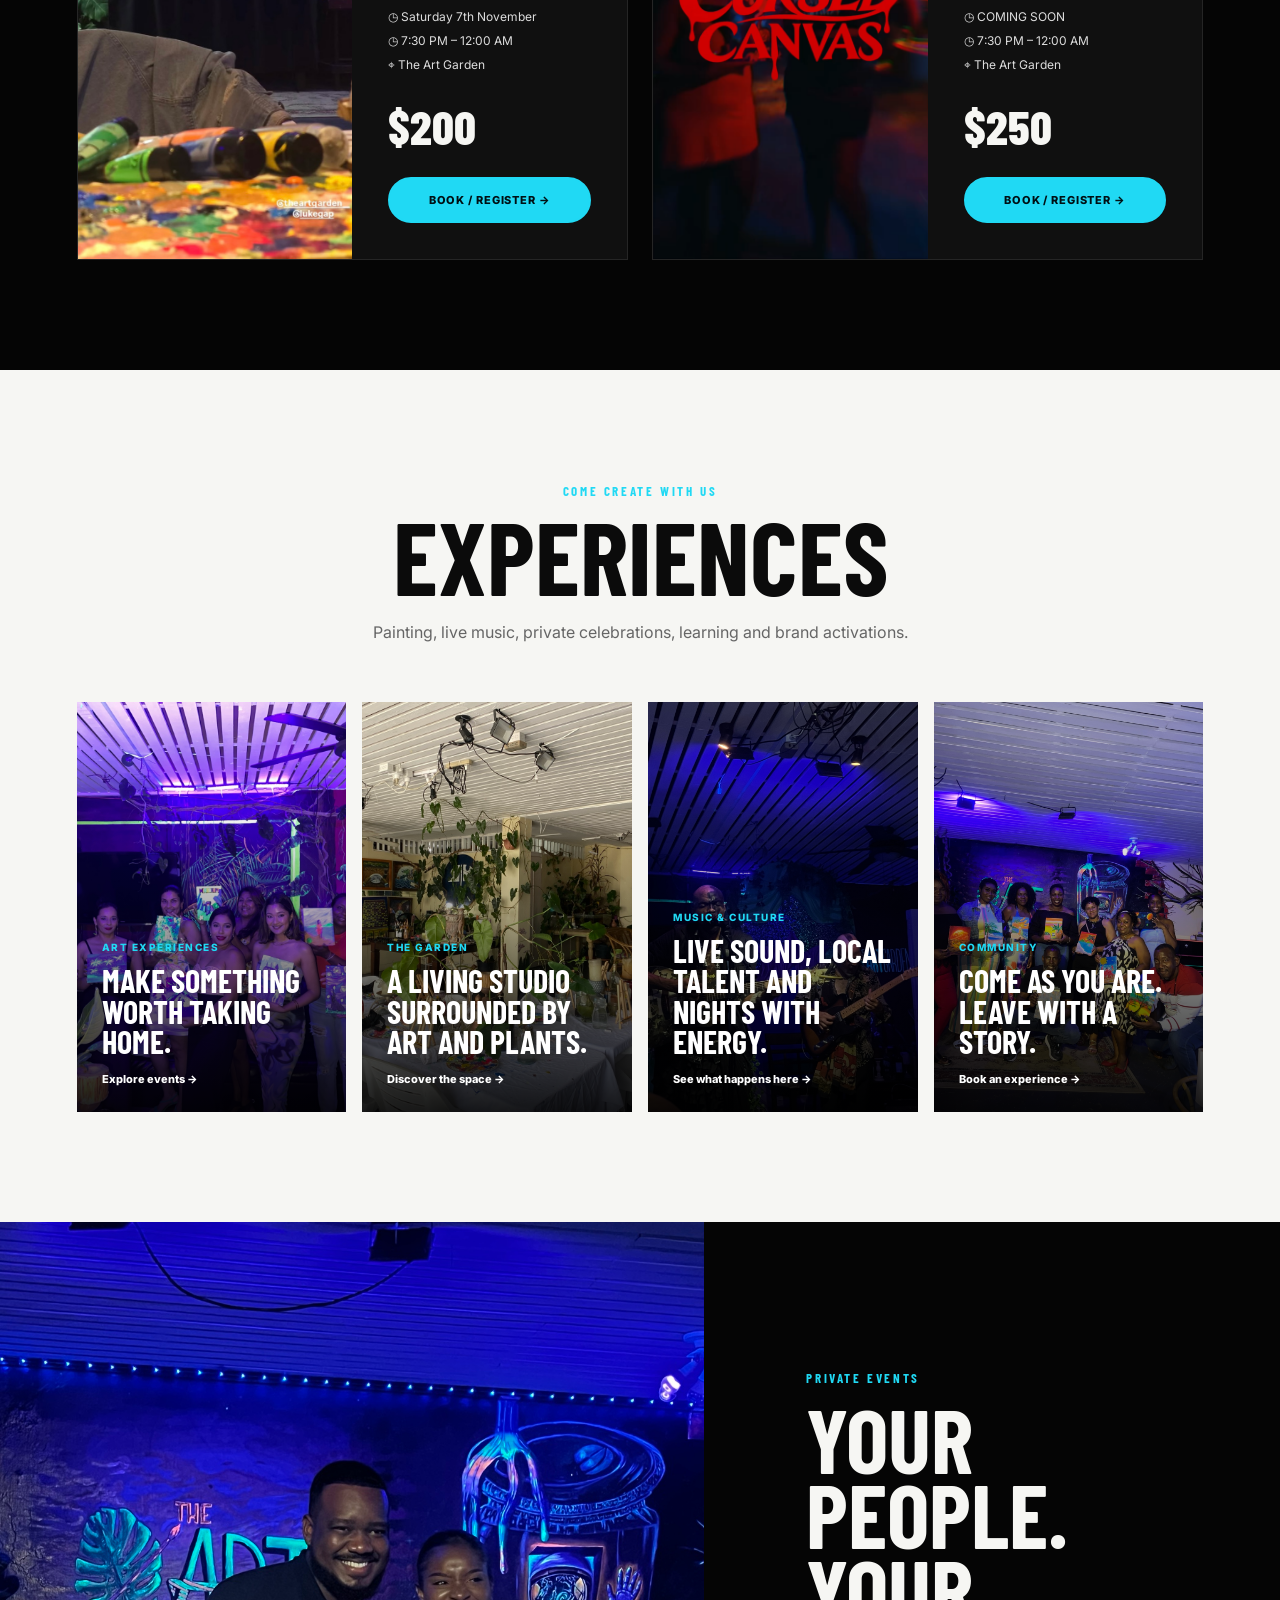
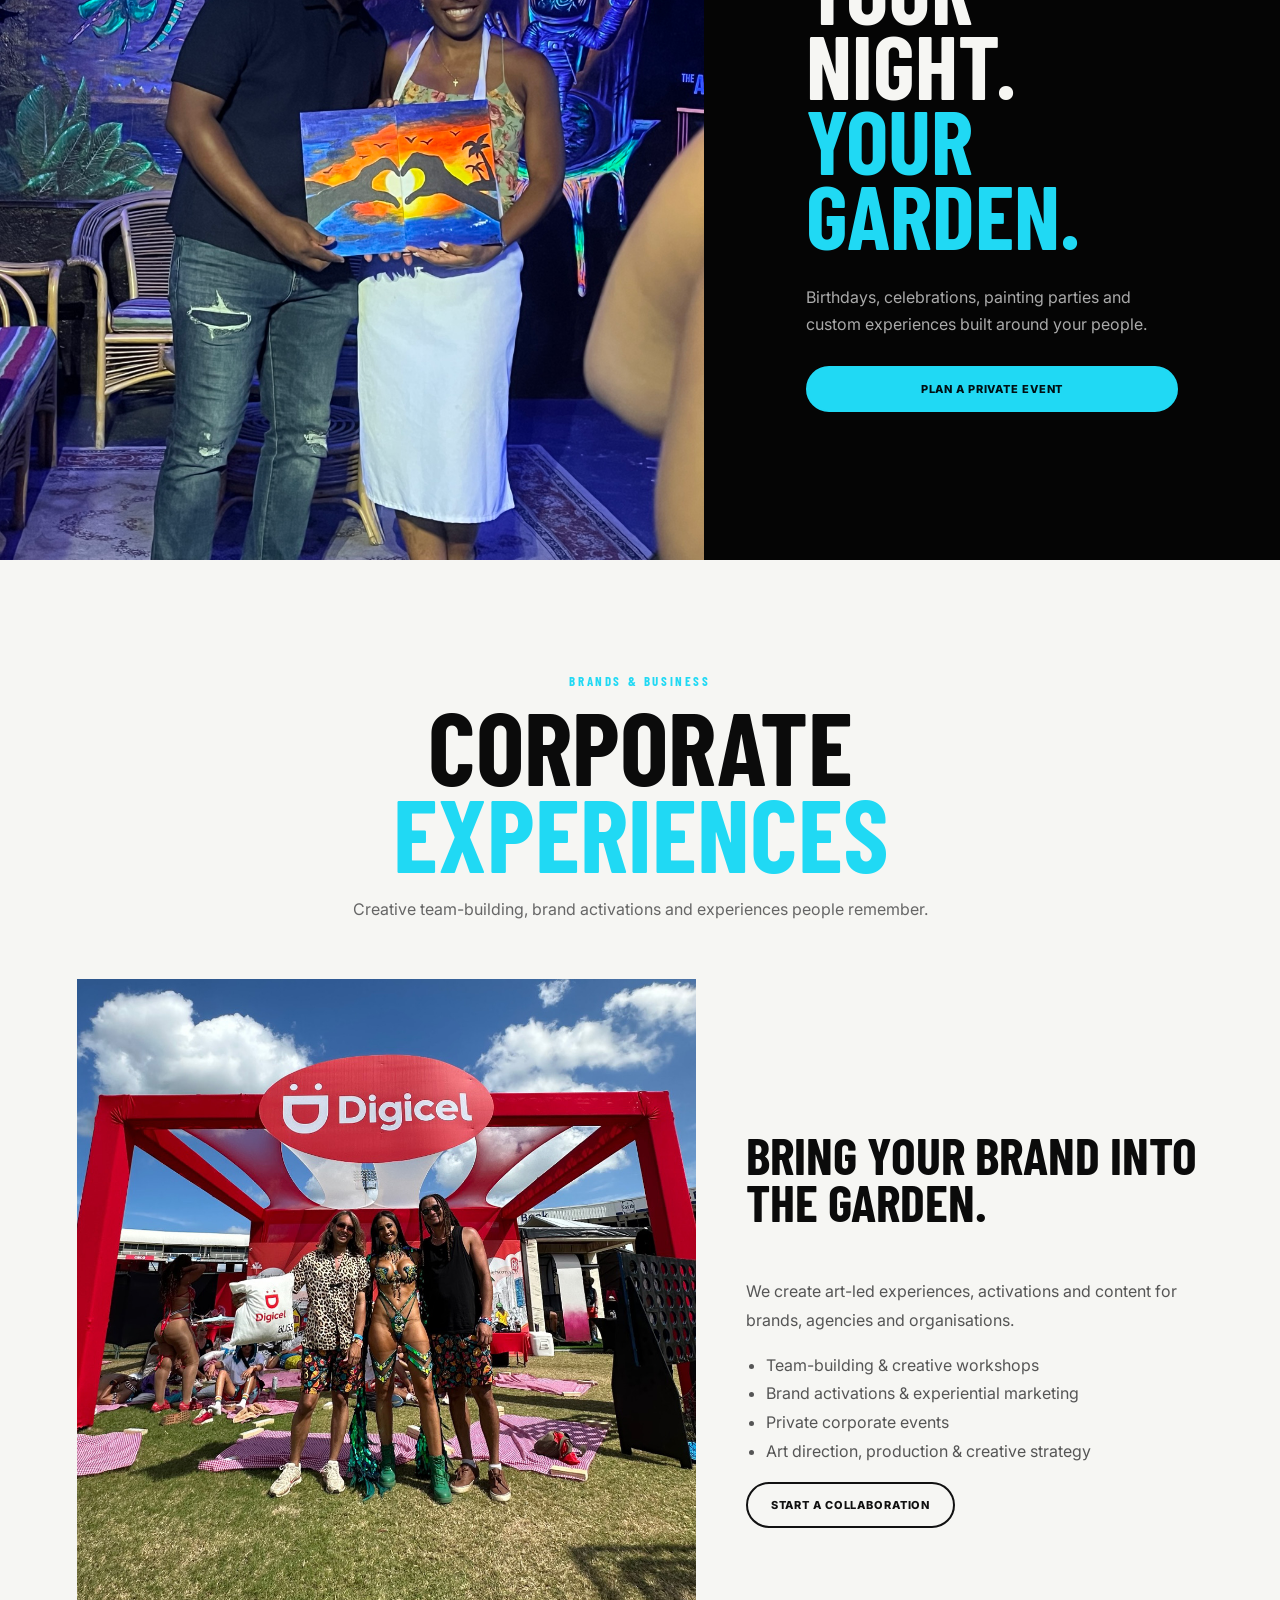
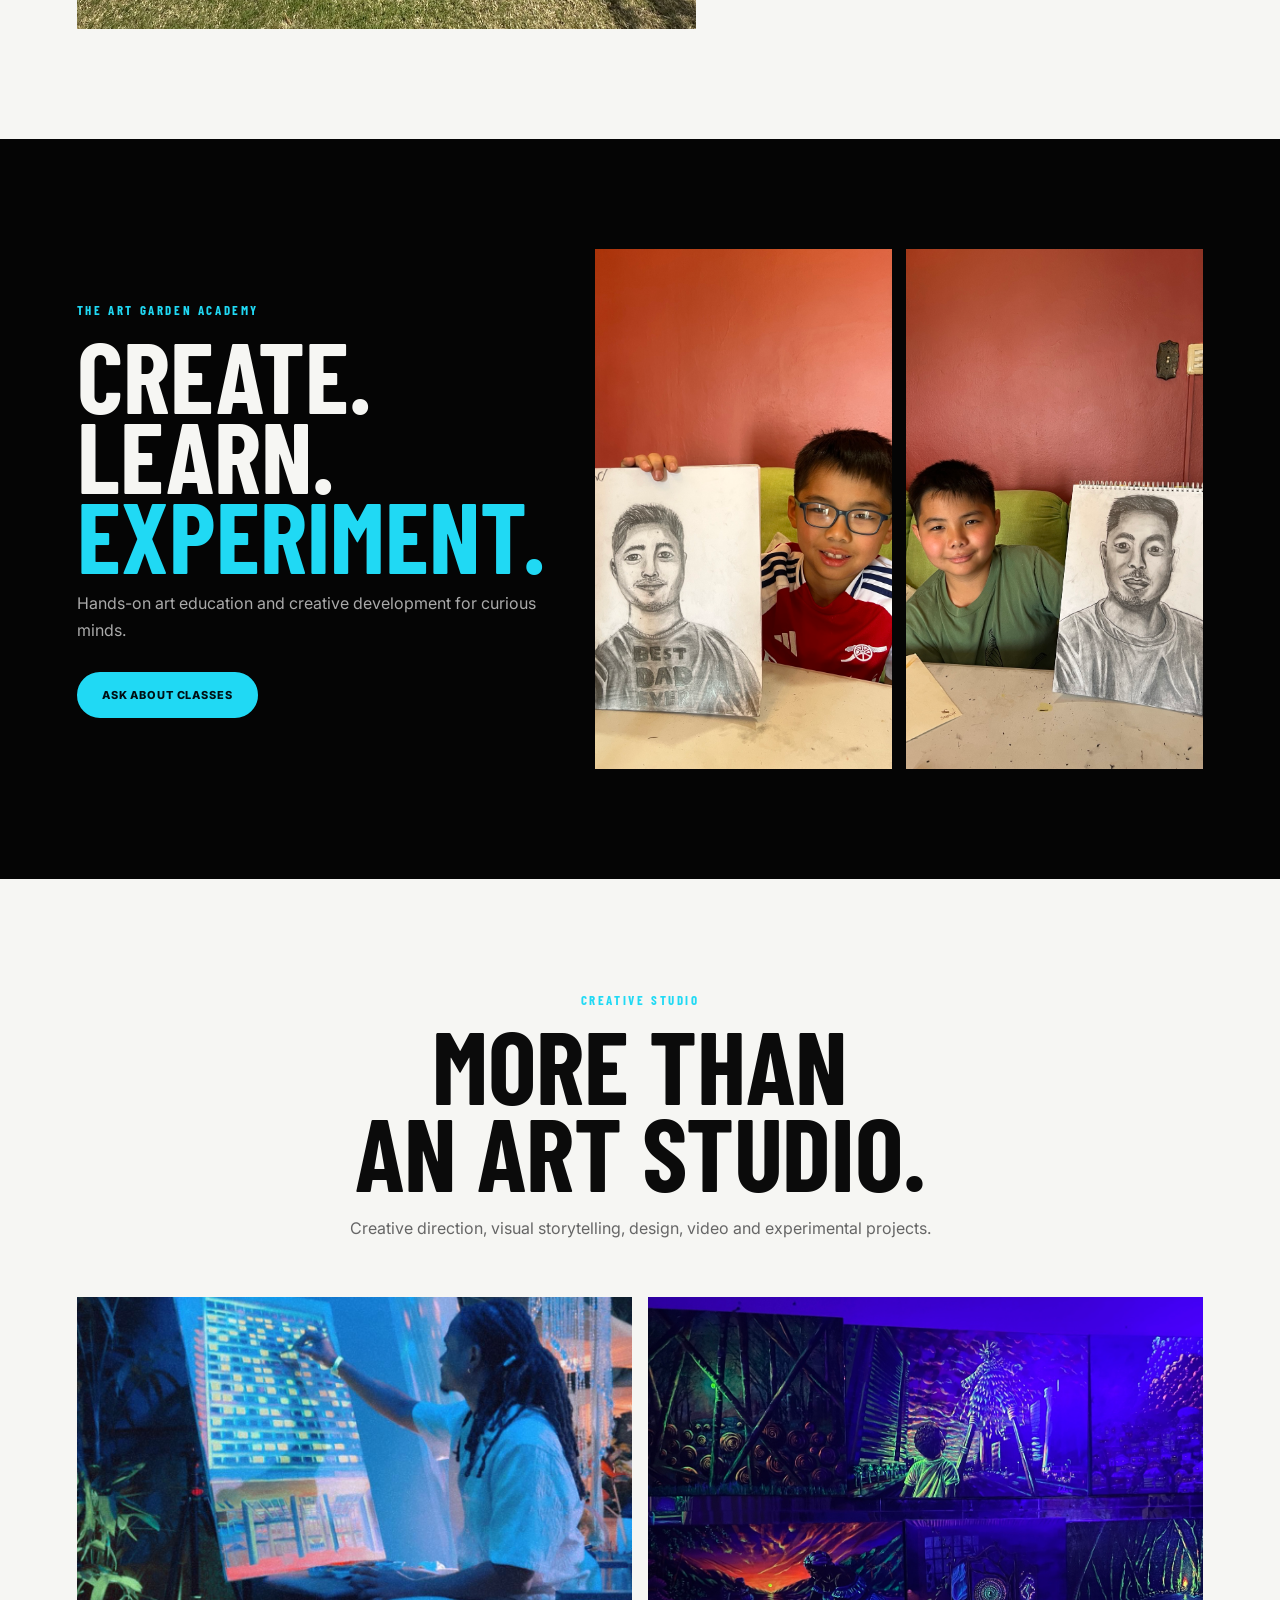
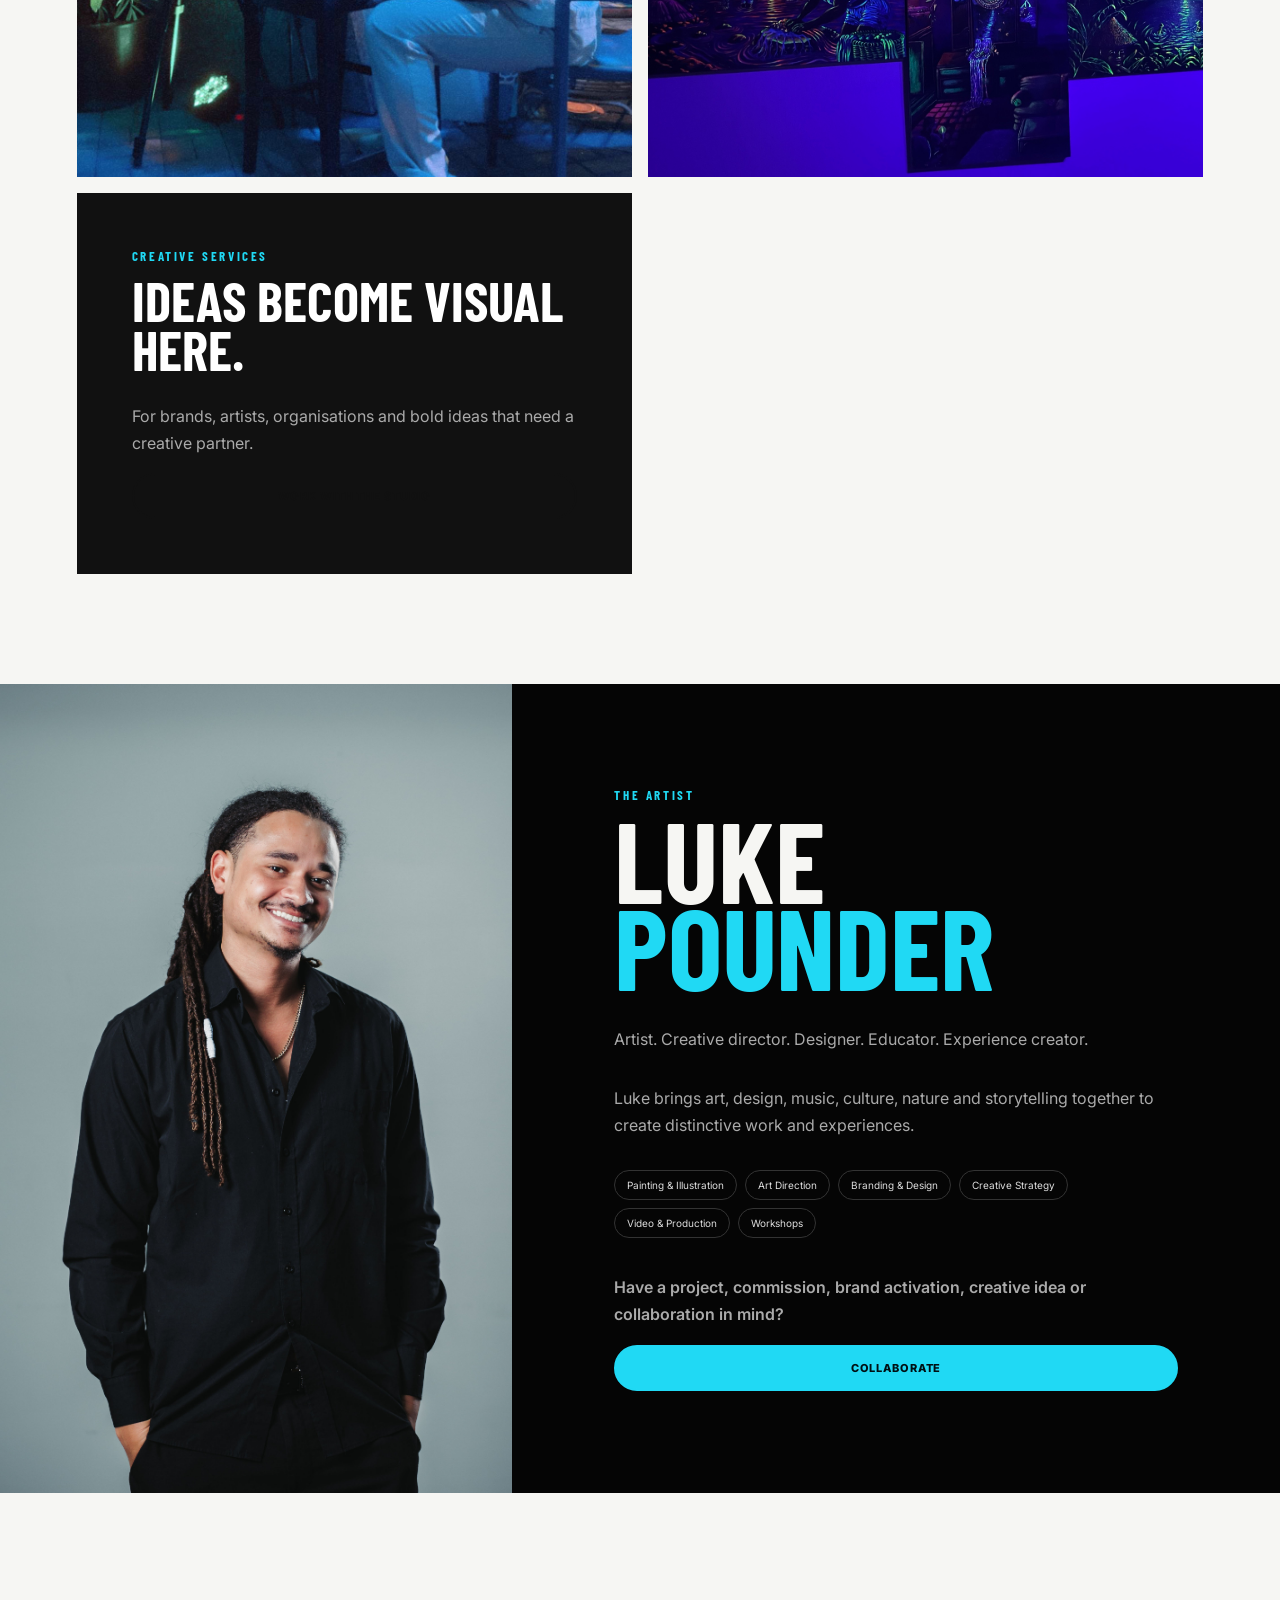
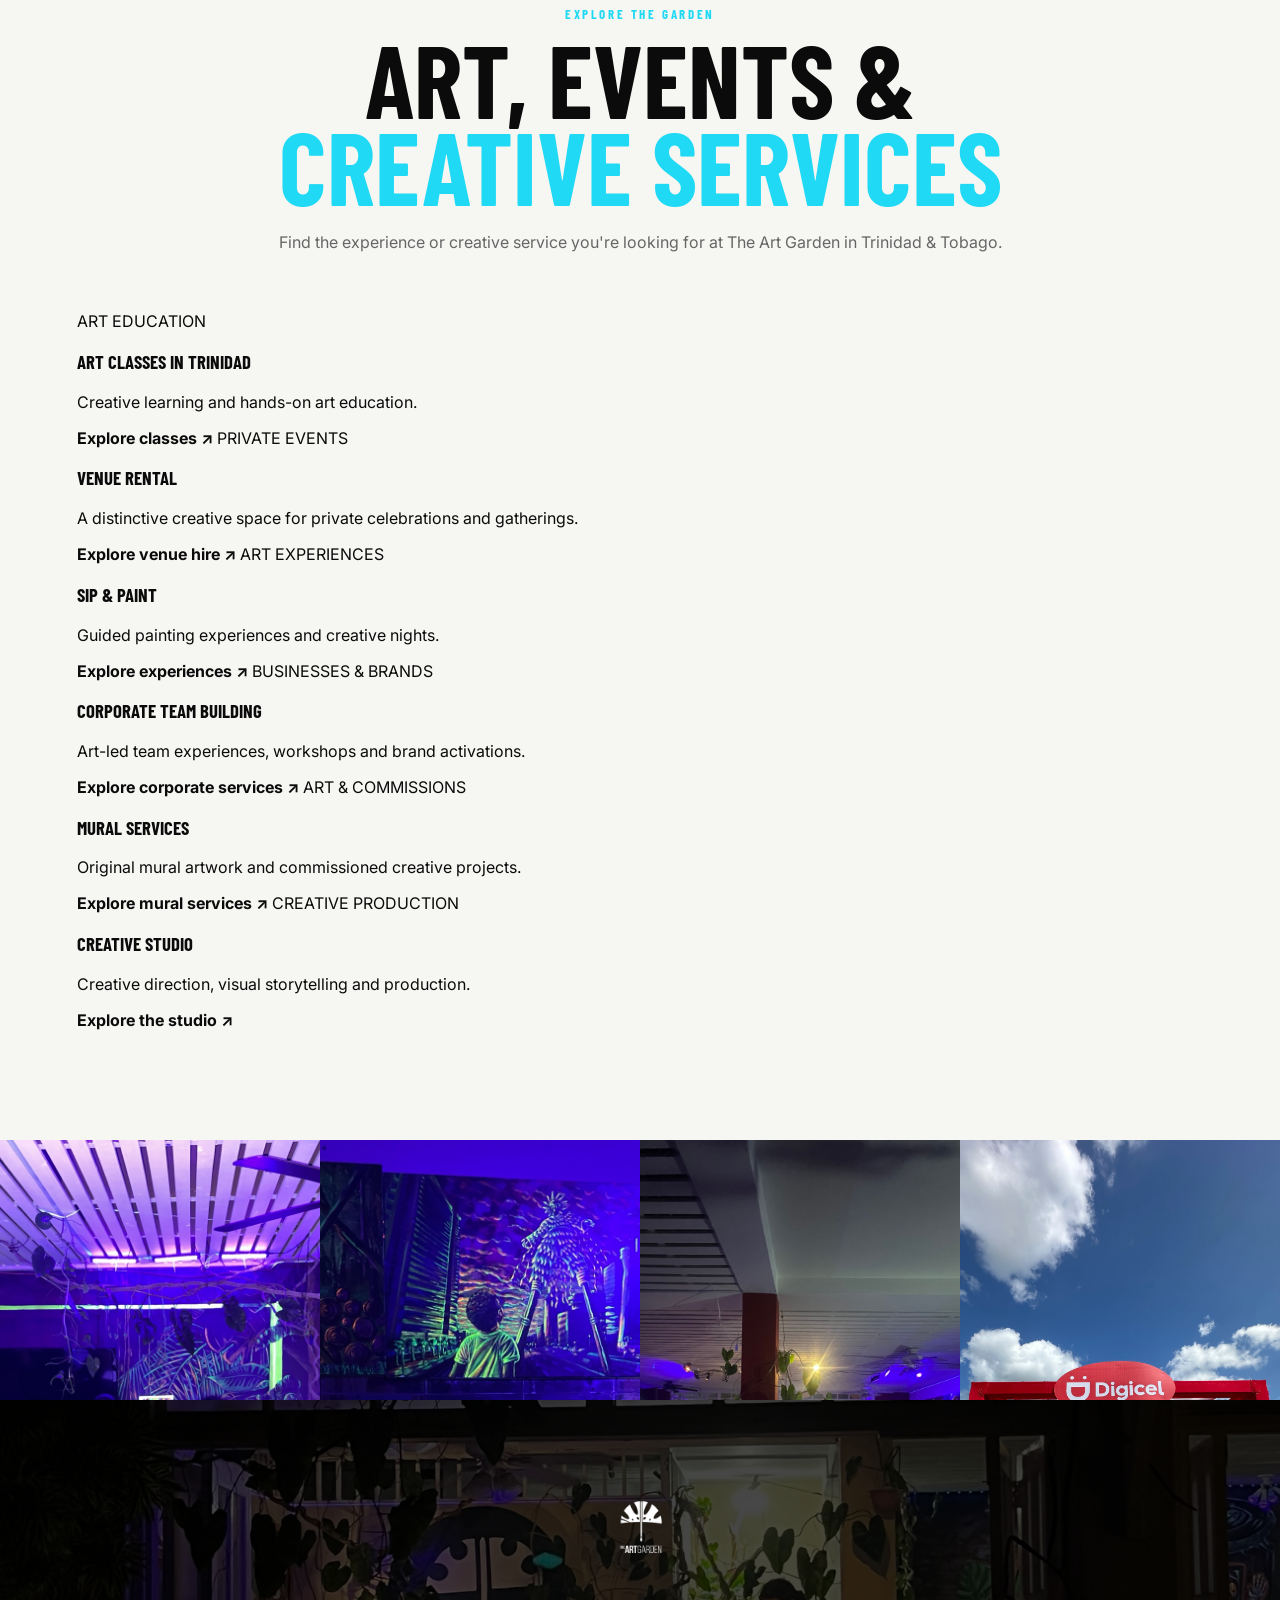
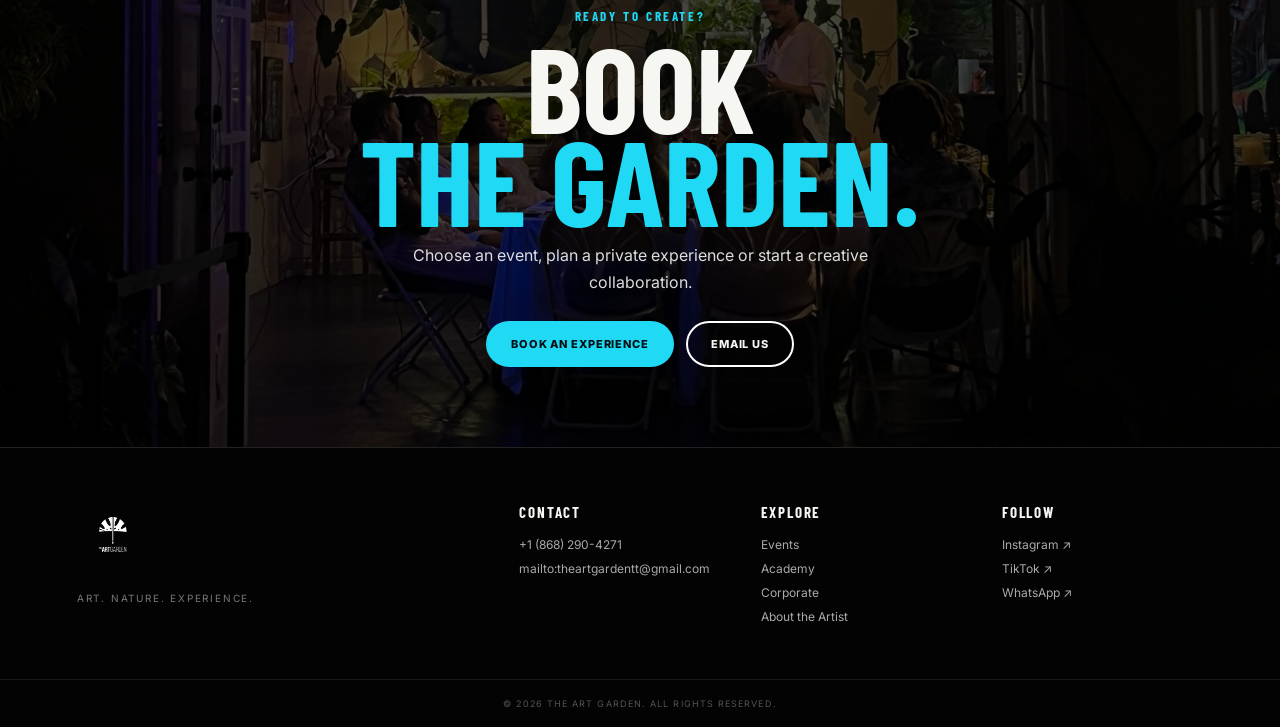
==== commit fa717af3: "Improve homepage SEO metadata, structured data and service navigation" ====
--- a/index.html
+++ b/index.html
@@ -3,14 +3,47 @@
 <head>
 <meta charset="utf-8">
 <meta name="viewport" content="width=device-width, initial-scale=1">
-<meta name="description" content="The Art Garden — art, nature and unforgettable experiences in Trinidad & Tobago.">
-<title>The Art Garden | Art. Nature. Experience.</title>
+<meta name="description" content="Discover The Art Garden in Trinidad & Tobago: an art studio, creative workshop space and event venue for art classes, Sip & Paint, private celebrations and corporate experiences.">
+<title>The Art Garden Trinidad | Art Studio, Classes & Event Experiences</title>
+<link rel="canonical" href="https://theart.garden/">
+<meta name="robots" content="index,follow,max-image-preview:large">
+<meta property="og:type" content="website">
+<meta property="og:site_name" content="The Art Garden">
+<meta property="og:title" content="The Art Garden Trinidad | Art. Nature. Experience.">
+<meta property="og:description" content="Art classes, creative workshops, private events and corporate experiences in Trinidad & Tobago.">
+<meta property="og:url" content="https://theart.garden/">
+<meta property="og:image" content="https://theart.garden/IMG_1585.jpeg">
+<meta name="twitter:card" content="summary_large_image">
+<meta name="twitter:title" content="The Art Garden Trinidad | Art. Nature. Experience.">
+<meta name="twitter:description" content="Art classes, creative workshops, private events and corporate experiences in Trinidad & Tobago.">
+<meta name="twitter:image" content="https://theart.garden/IMG_1585.jpeg">
+<script type="application/ld+json">
+{
+  "@context": "https://schema.org",
+  "@type": "LocalBusiness",
+  "@id": "https://theart.garden/#business",
+  "name": "The Art Garden",
+  "url": "https://theart.garden/",
+  "description": "An art studio and creative experience space in Trinidad & Tobago offering art education, workshops, private events, corporate experiences and creative services.",
+  "telephone": "+1-868-290-4271",
+  "email": "theartgardentt@gmail.com",
+  "image": "https://theart.garden/IMG_1585.jpeg",
+  "logo": "https://theart.garden/art-garden-logo.png",
+  "address": {
+    "@type": "PostalAddress",
+    "streetAddress": "160 Morne Coco Road",
+    "addressLocality": "Goodwood Park Extension",
+    "addressRegion": "Trinidad",
+    "addressCountry": "TT"
+  }
+}
+</script>
 <link rel="stylesheet" href="styles.css">
 
   <link rel="icon" href="/favicon.ico" sizes="any">
-  <link rel="icon" type="image/png" sizes="32x32" href="/favicon/icon-32.png">
-  <link rel="icon" type="image/png" sizes="16x16" href="/favicon/icon-16.png">
-  <link rel="apple-touch-icon" sizes="180x180" href="/favicon/icon-180.png">
+  <link rel="icon" type="image/png" sizes="32x32" href="/icon-32.png">
+  <link rel="icon" type="image/png" sizes="16x16" href="/icon-16.png">
+  <link rel="apple-touch-icon" sizes="180x180" href="/icon-180.png">
   <meta name="theme-color" content="#000000">
 
 </head>
@@ -169,6 +202,23 @@
   </div>
 </section>
 
+
+<section class="section service-directory" id="services">
+  <div class="section-head">
+    <span class="eyebrow">EXPLORE THE GARDEN</span>
+    <h2>ART, EVENTS &<br><em>CREATIVE SERVICES</em></h2>
+    <p>Find the experience or creative service you're looking for at The Art Garden in Trinidad & Tobago.</p>
+  </div>
+  <div class="service-link-grid">
+    <a href="/art-classes-trinidad/"><span>ART EDUCATION</span><h3>Art Classes in Trinidad</h3><p>Creative learning and hands-on art education.</p><b>Explore classes ↗</b></a>
+    <a href="/venue-rental-trinidad/"><span>PRIVATE EVENTS</span><h3>Venue Rental</h3><p>A distinctive creative space for private celebrations and gatherings.</p><b>Explore venue hire ↗</b></a>
+    <a href="/sip-and-paint-trinidad/"><span>ART EXPERIENCES</span><h3>Sip & Paint</h3><p>Guided painting experiences and creative nights.</p><b>Explore experiences ↗</b></a>
+    <a href="/corporate-team-building-trinidad/"><span>BUSINESSES & BRANDS</span><h3>Corporate Team Building</h3><p>Art-led team experiences, workshops and brand activations.</p><b>Explore corporate services ↗</b></a>
+    <a href="/mural-services-trinidad/"><span>ART & COMMISSIONS</span><h3>Mural Services</h3><p>Original mural artwork and commissioned creative projects.</p><b>Explore mural services ↗</b></a>
+    <a href="/creative-studio-trinidad/"><span>CREATIVE PRODUCTION</span><h3>Creative Studio</h3><p>Creative direction, visual storytelling and production.</p><b>Explore the studio ↗</b></a>
+  </div>
+</section>
+
 <section class="gallery-strip">
   <img src="IMG_5763.jpeg" data-image-key="gallery_people" alt="The Art Garden guests with paintings">
   <img src="IMG_9008.jpeg" data-image-key="gallery_art" alt="Artwork at The Art Garden">
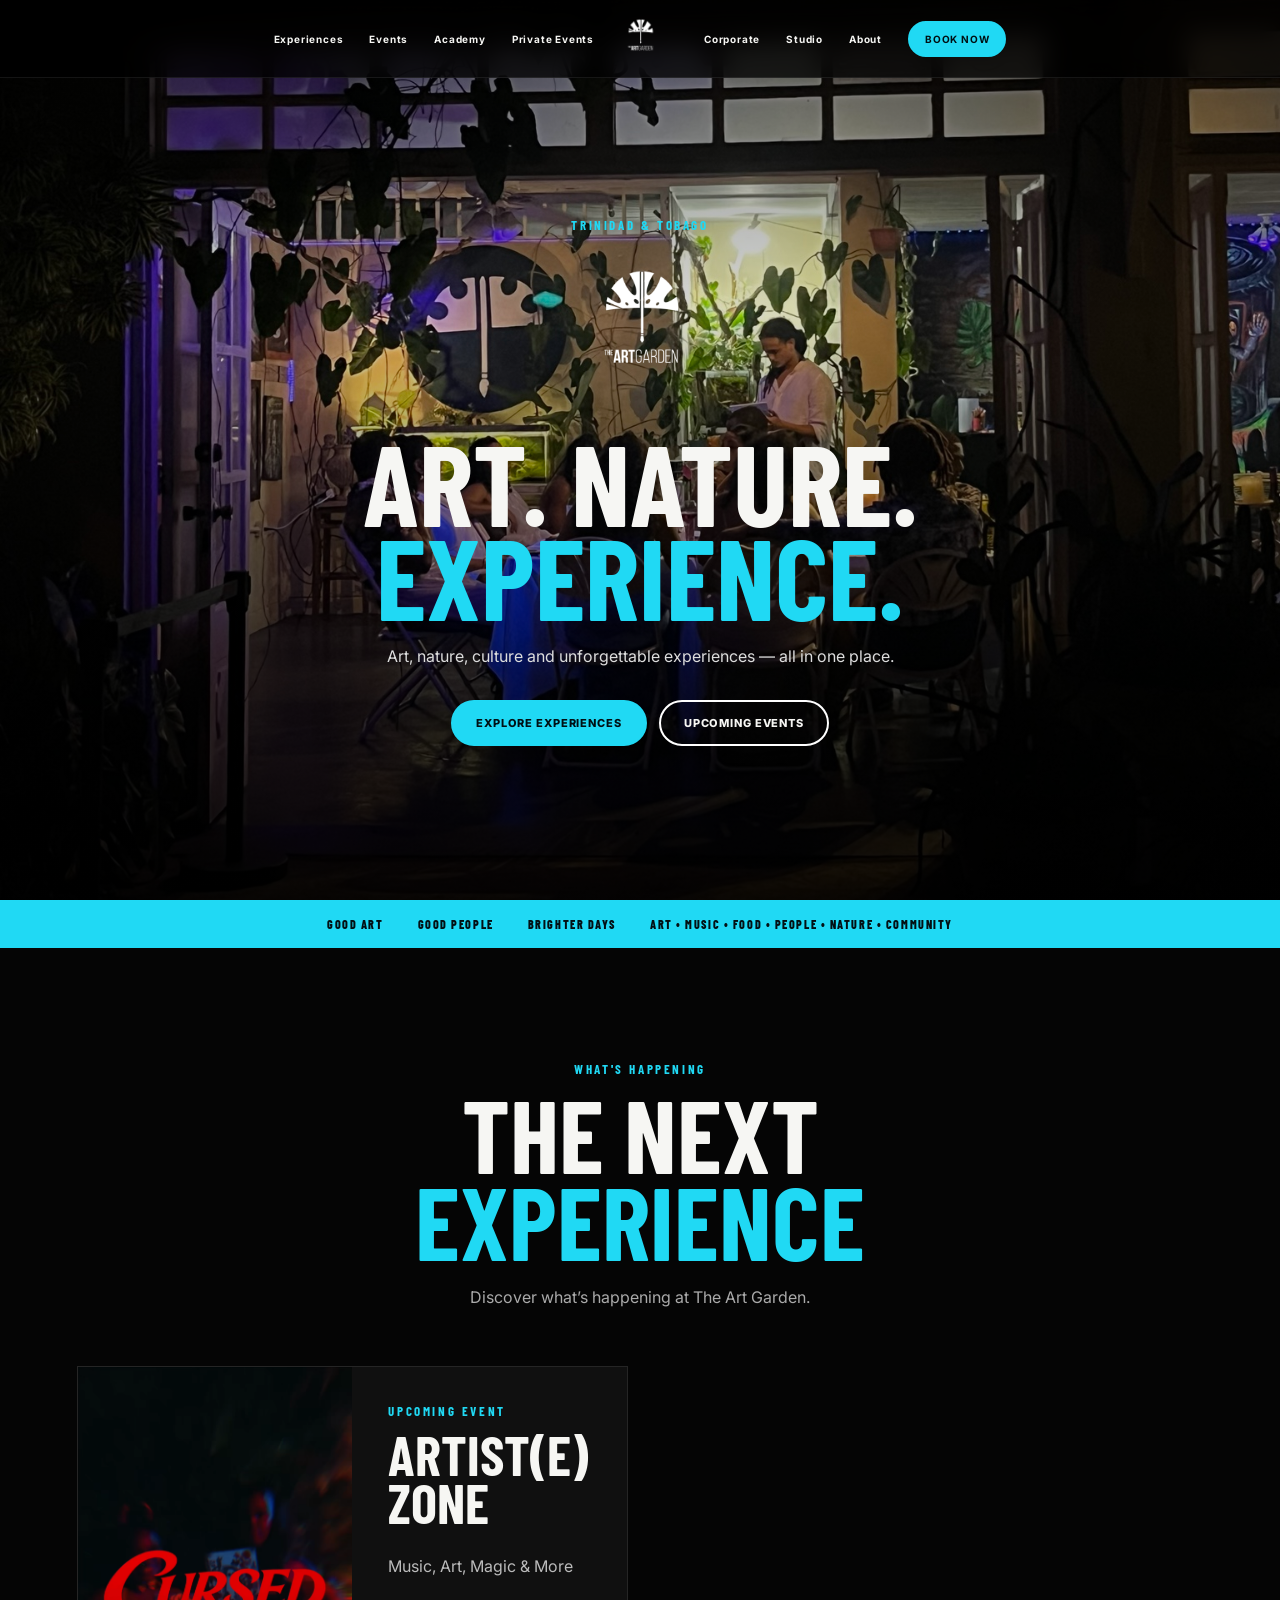
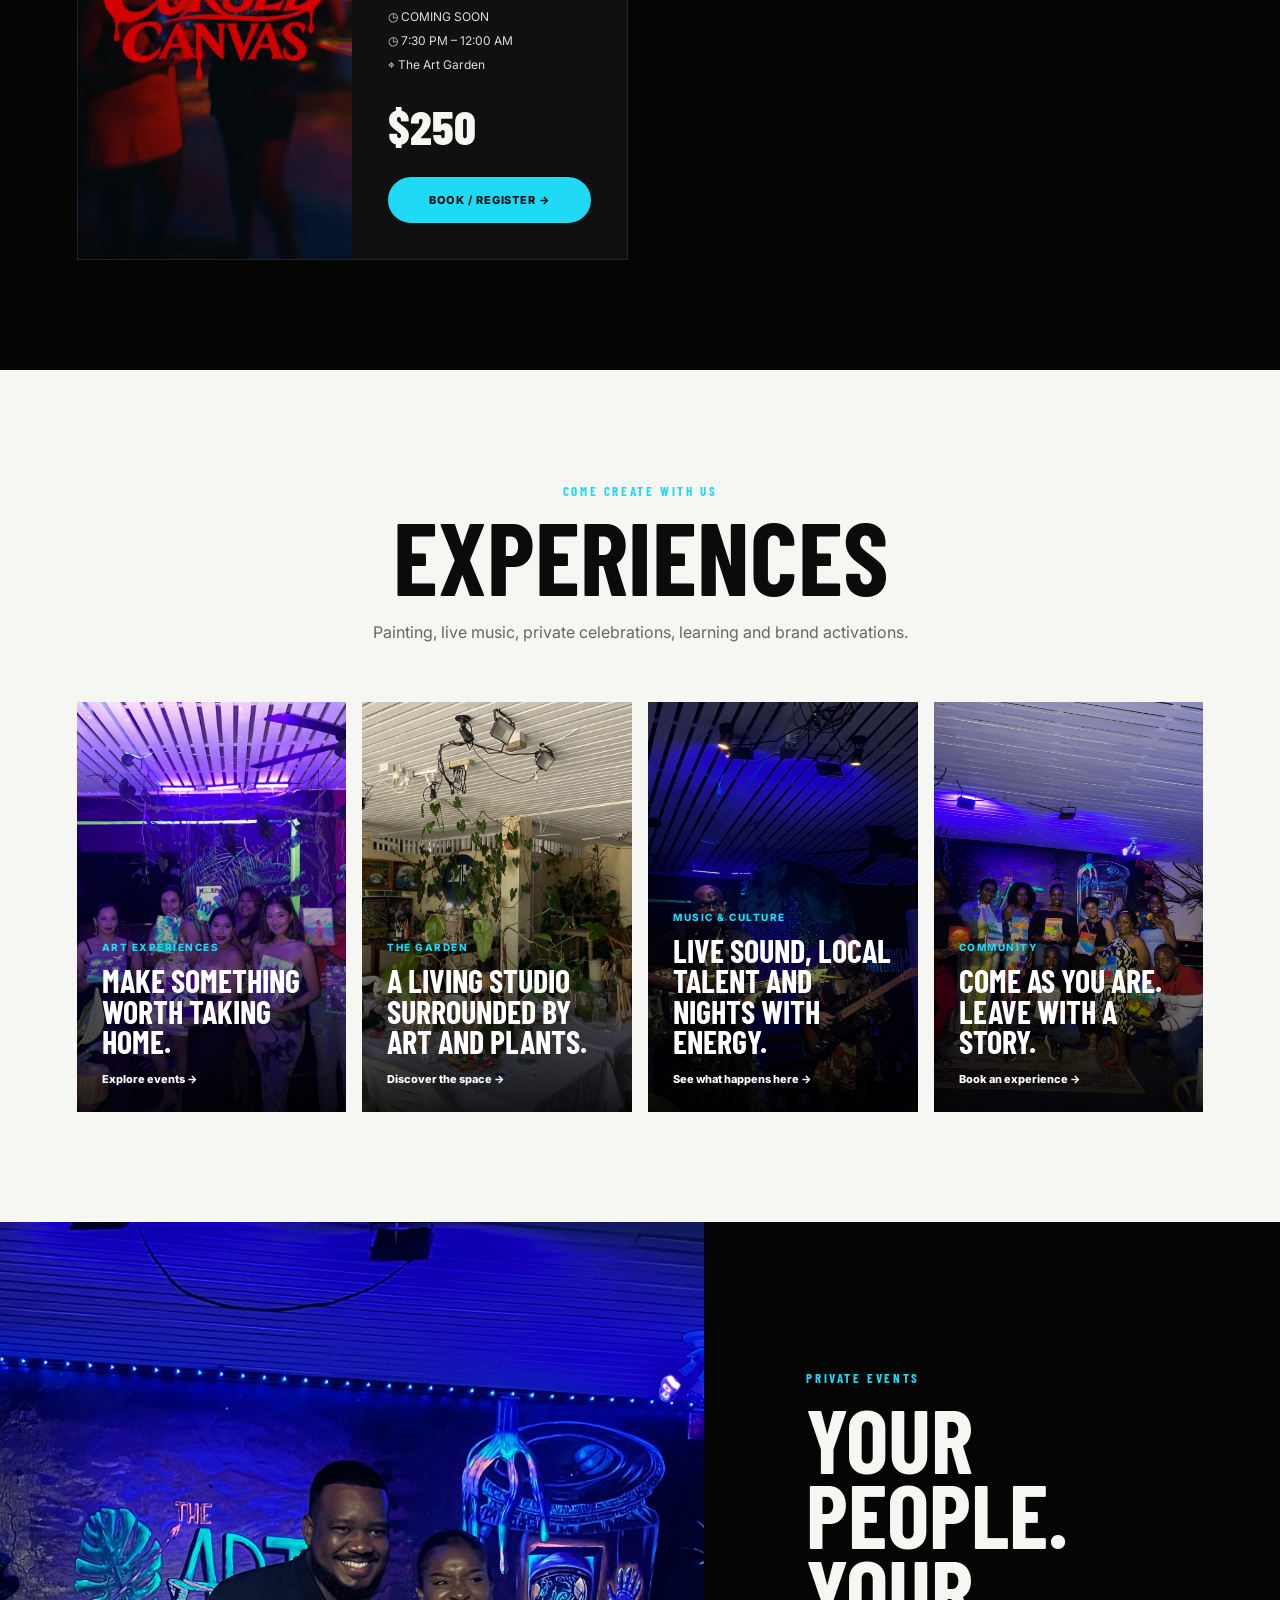
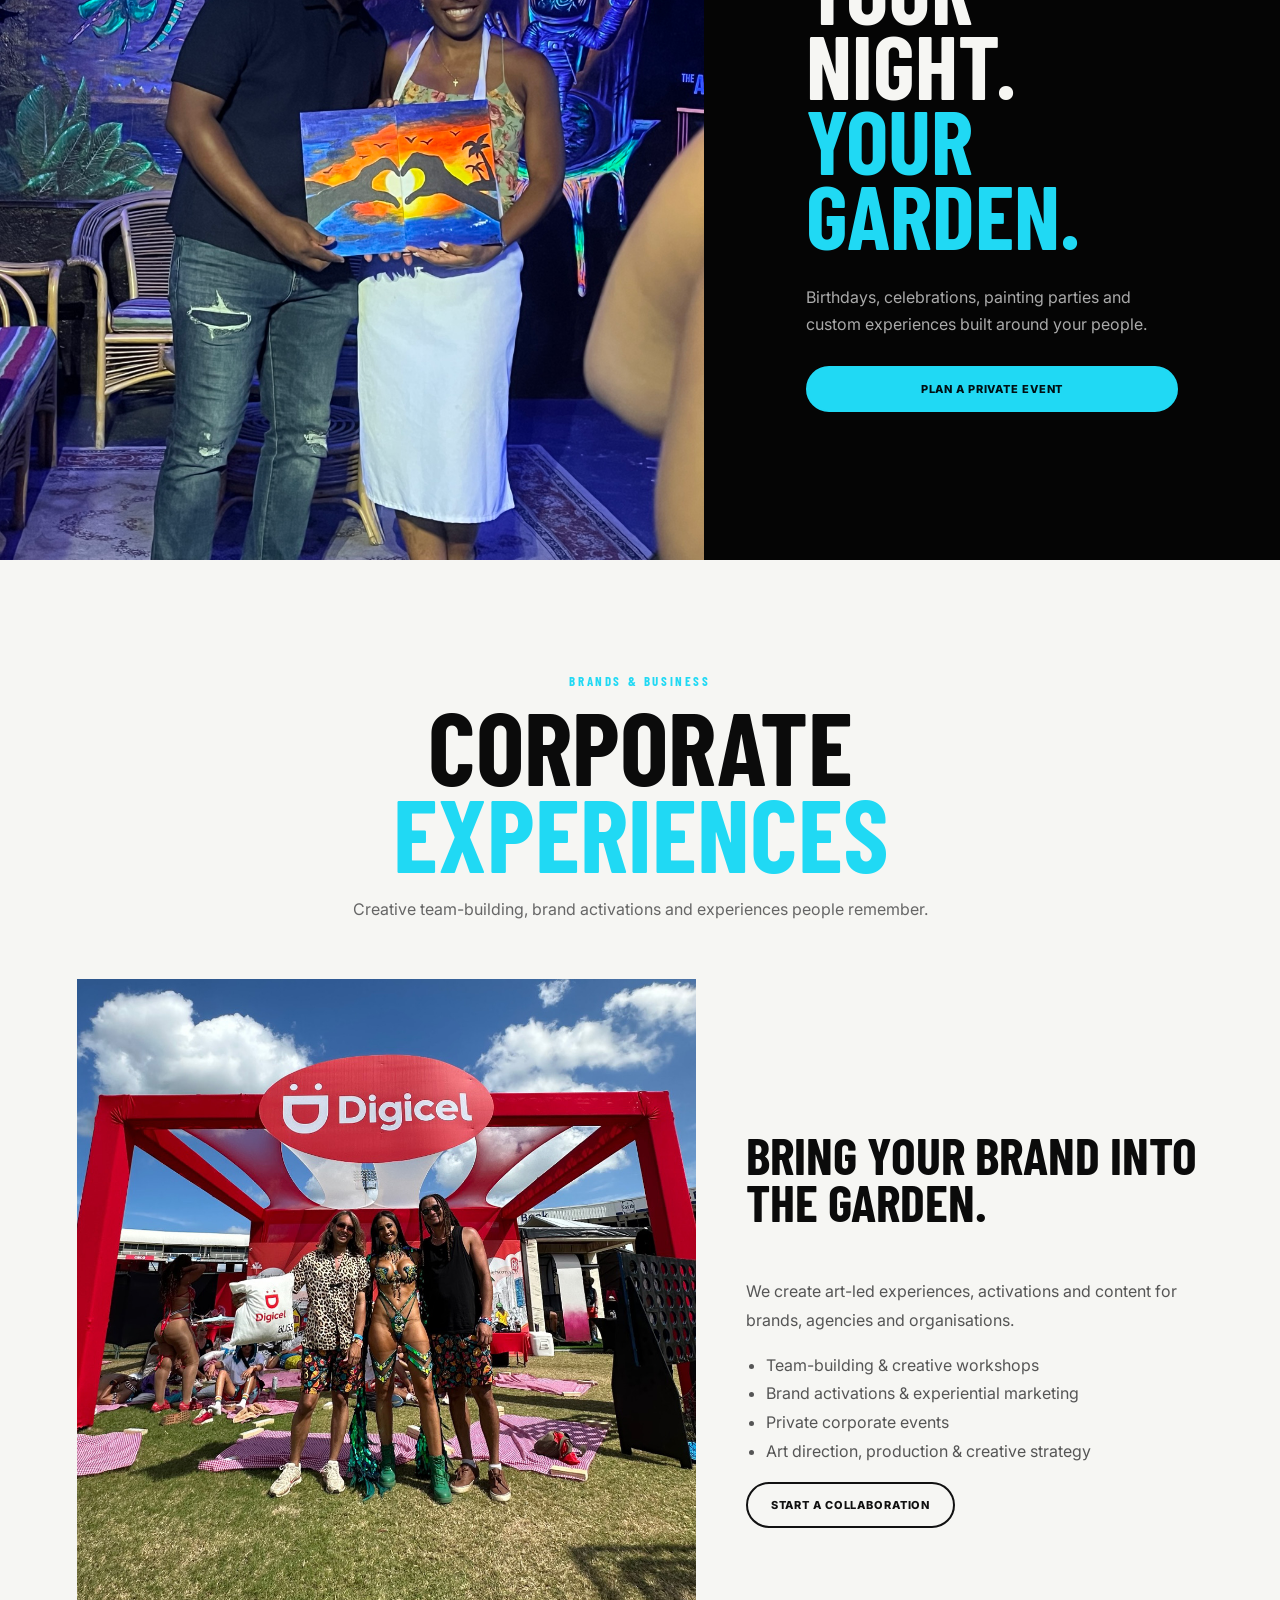
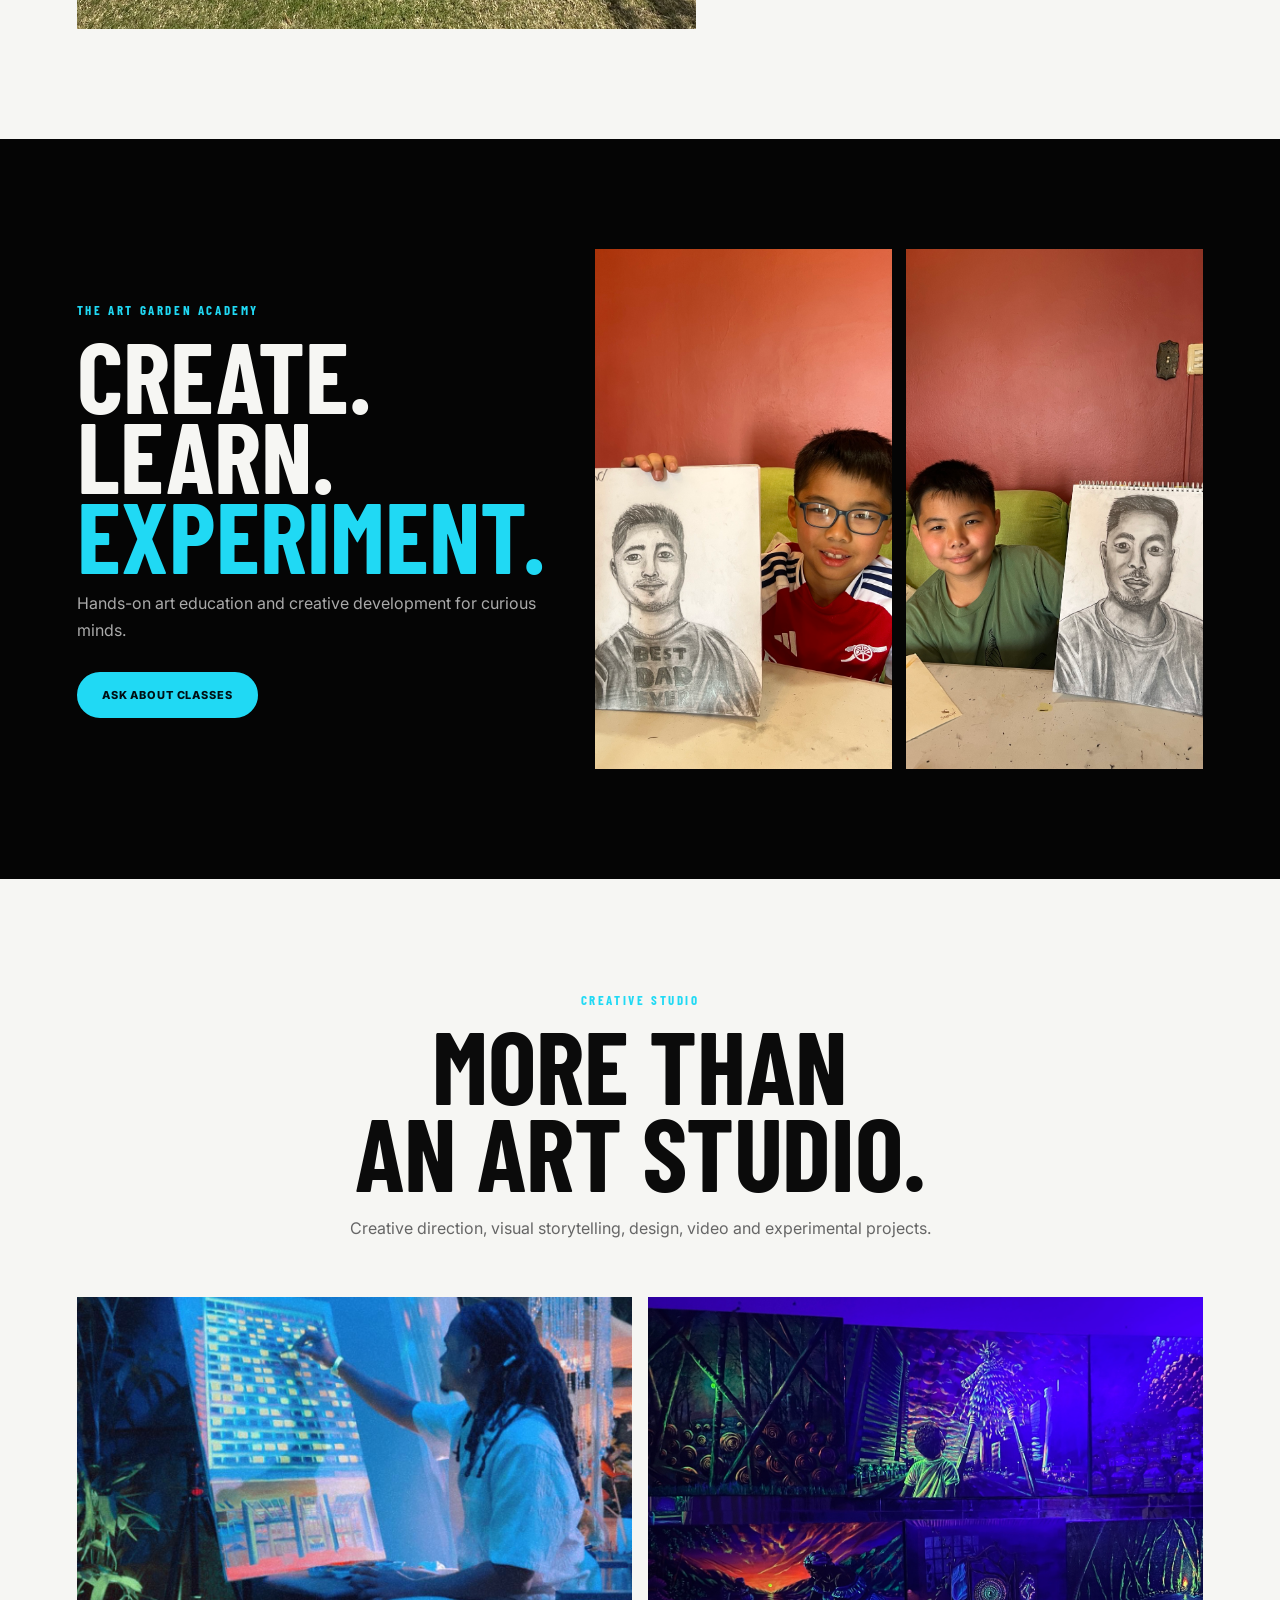
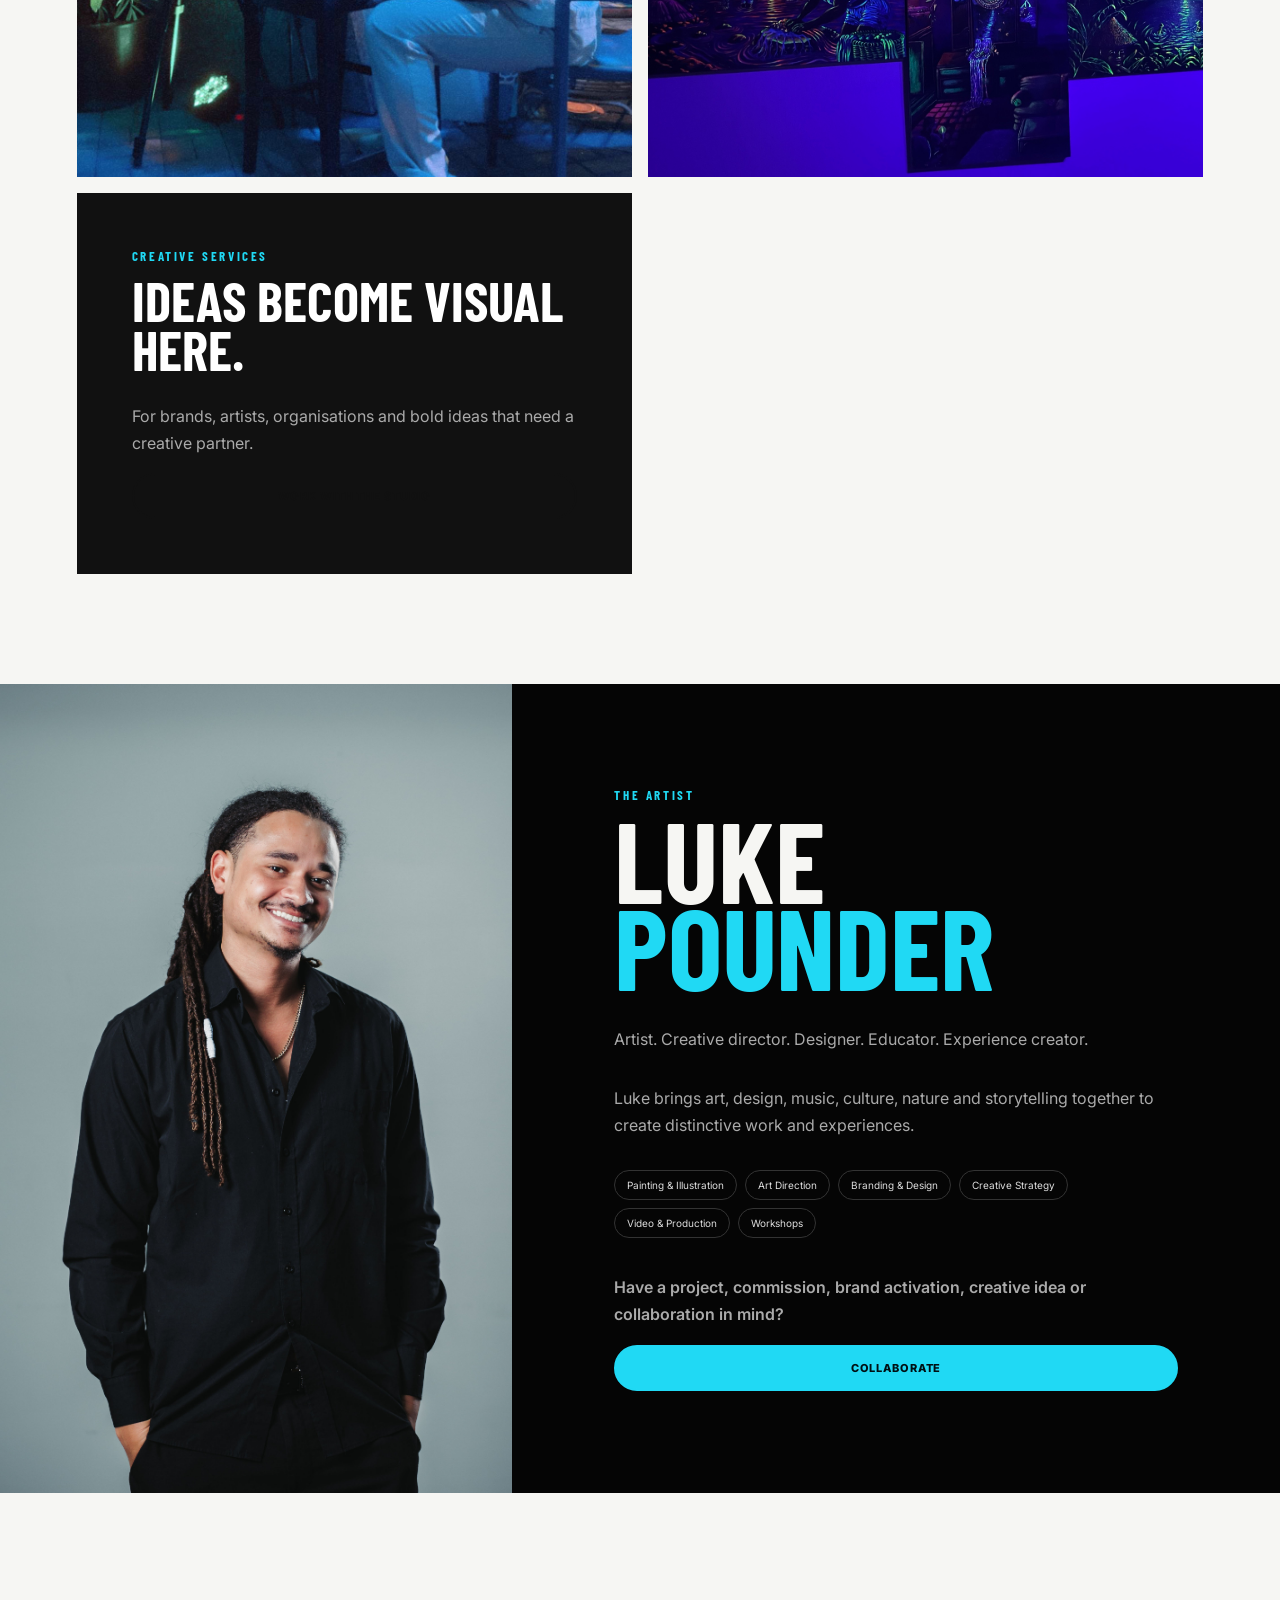
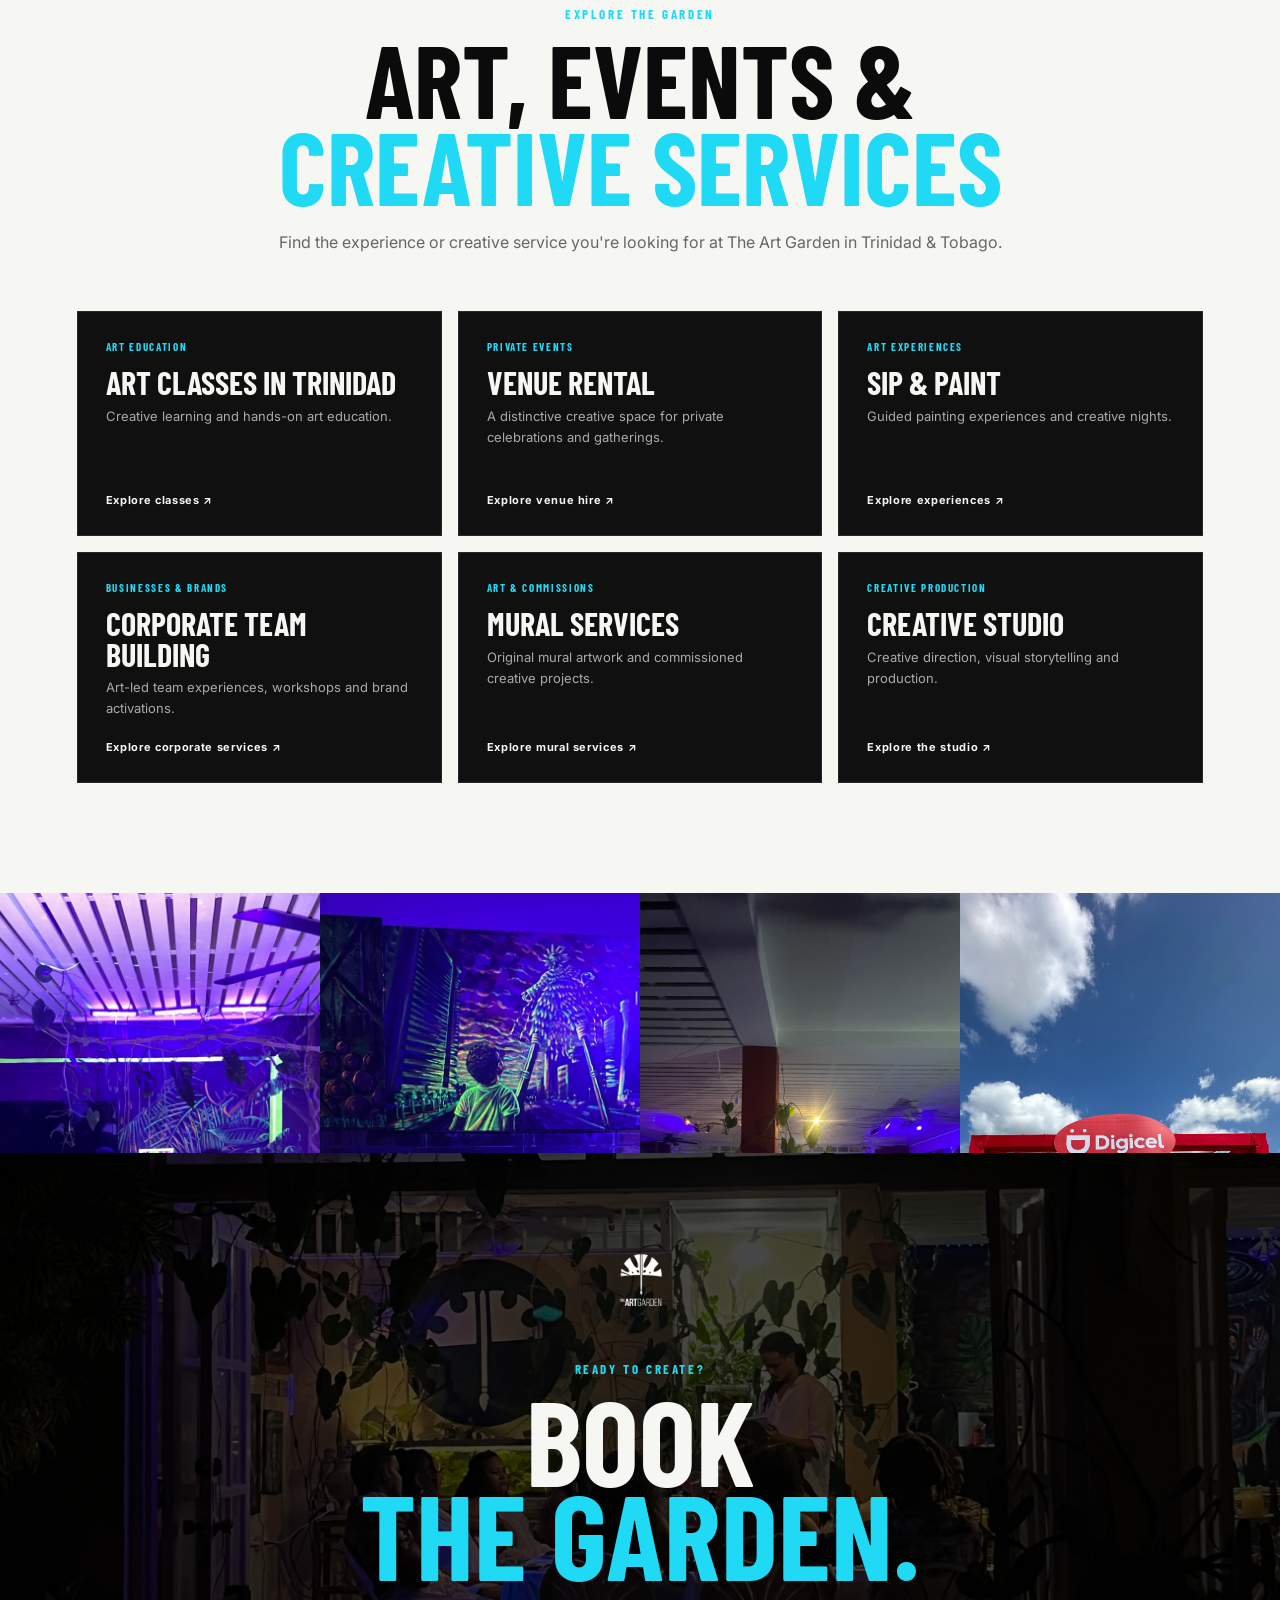
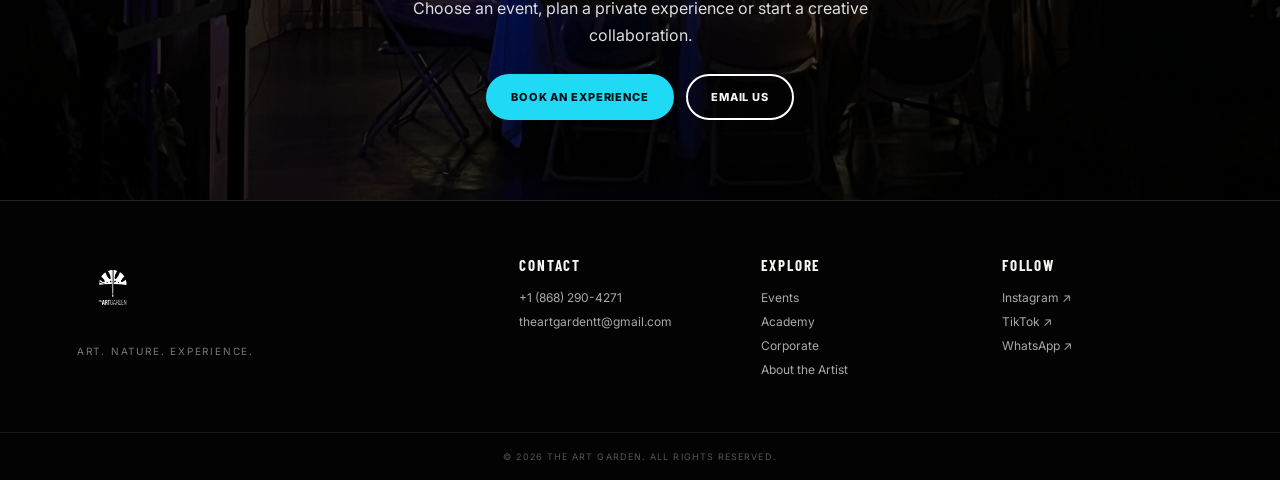
==== commit 140bca53: "Align canonical URLs with www domain redirect" ====
--- a/index.html
+++ b/index.html
@@ -5,30 +5,30 @@
 <meta name="viewport" content="width=device-width, initial-scale=1">
 <meta name="description" content="Discover The Art Garden in Trinidad & Tobago: an art studio, creative workshop space and event venue for art classes, Sip & Paint, private celebrations and corporate experiences.">
 <title>The Art Garden Trinidad | Art Studio, Classes & Event Experiences</title>
-<link rel="canonical" href="https://theart.garden/">
+<link rel="canonical" href="https://www.theart.garden/">
 <meta name="robots" content="index,follow,max-image-preview:large">
 <meta property="og:type" content="website">
 <meta property="og:site_name" content="The Art Garden">
 <meta property="og:title" content="The Art Garden Trinidad | Art. Nature. Experience.">
 <meta property="og:description" content="Art classes, creative workshops, private events and corporate experiences in Trinidad & Tobago.">
-<meta property="og:url" content="https://theart.garden/">
-<meta property="og:image" content="https://theart.garden/IMG_1585.jpeg">
+<meta property="og:url" content="https://www.theart.garden/">
+<meta property="og:image" content="https://www.theart.garden/IMG_1585.jpeg">
 <meta name="twitter:card" content="summary_large_image">
 <meta name="twitter:title" content="The Art Garden Trinidad | Art. Nature. Experience.">
 <meta name="twitter:description" content="Art classes, creative workshops, private events and corporate experiences in Trinidad & Tobago.">
-<meta name="twitter:image" content="https://theart.garden/IMG_1585.jpeg">
+<meta name="twitter:image" content="https://www.theart.garden/IMG_1585.jpeg">
 <script type="application/ld+json">
 {
   "@context": "https://schema.org",
   "@type": "LocalBusiness",
-  "@id": "https://theart.garden/#business",
+  "@id": "https://www.theart.garden/#business",
   "name": "The Art Garden",
-  "url": "https://theart.garden/",
+  "url": "https://www.theart.garden/",
   "description": "An art studio and creative experience space in Trinidad & Tobago offering art education, workshops, private events, corporate experiences and creative services.",
   "telephone": "+1-868-290-4271",
   "email": "theartgardentt@gmail.com",
-  "image": "https://theart.garden/IMG_1585.jpeg",
-  "logo": "https://theart.garden/art-garden-logo.png",
+  "image": "https://www.theart.garden/IMG_1585.jpeg",
+  "logo": "https://www.theart.garden/art-garden-logo.png",
   "address": {
     "@type": "PostalAddress",
     "streetAddress": "160 Morne Coco Road",
@@ -235,7 +235,7 @@
     <h2>BOOK<br><em>THE GARDEN.</em></h2>
     <p>Choose an event, plan a private experience or start a creative collaboration.</p>
     <div class="actions">
-      <a class="btn primary" id="main-booking-link" href="https://theart.garden/" target="_blank" rel="noopener">BOOK AN EXPERIENCE</a>
+      <a class="btn primary" id="main-booking-link" href="https://www.theart.garden/" target="_blank" rel="noopener">BOOK AN EXPERIENCE</a>
       <a class="btn ghost" href="mailto:theartgardentt@gmail.com">EMAIL US</a>
     </div>
   </div>
--- a/styles.css
+++ b/styles.css
@@ -3,3 +3,32 @@
 *{box-sizing:border-box}html{scroll-behavior:smooth}body{margin:0;background:var(--black);color:var(--white);font-family:Inter,Arial,sans-serif}img{display:block;max-width:100%}a{color:inherit;text-decoration:none}.site-header{height:78px;position:fixed;top:0;left:0;right:0;z-index:50;display:flex;align-items:center;justify-content:center;padding:0 18px;background:rgba(0,0,0,.76);backdrop-filter:blur(12px);border-bottom:1px solid rgba(255,255,255,.08)}.site-header nav{display:flex;gap:26px;align-items:center;justify-content:center;width:100%;padding:0 205px;font-size:10px;font-weight:700;letter-spacing:.08em;white-space:nowrap}.site-header nav a:hover{color:var(--cyan)}.site-header nav a:nth-child(4){margin-right:42px}.site-header nav a:nth-child(5){margin-left:42px}.brand{position:absolute;left:50%;transform:translateX(-50%);top:7px}.logo-crop{display:block;width:70px;height:70px;overflow:hidden;background:transparent;position:relative}.logo-crop img{width:100%;height:100%;object-fit:contain;object-position:center;transform:none} .brand .logo-crop{width:62px;height:62px;background:transparent}.nav-cta,.btn.primary{background:var(--cyan);color:#001014;border:2px solid var(--cyan)}.nav-cta{padding:10px 15px;border-radius:99px}.menu-toggle{display:none;background:none;border:0;color:white;font-size:28px}.hero{min-height:100vh;position:relative;display:grid;place-items:center;overflow:hidden}.hero-img{position:absolute;inset:0;width:100%;height:100%;object-fit:cover}.hero-overlay{position:absolute;inset:0;background:linear-gradient(180deg,rgba(0,0,0,.55),rgba(0,0,0,.15) 35%,rgba(0,0,0,.88))}.hero-content{position:relative;z-index:2;text-align:center;max-width:850px;padding:140px 24px 80px}.hero-logo{width:190px;height:185px;margin:0 auto -5px;overflow:hidden;background:transparent}.hero-logo img{width:100%;height:100%;object-fit:contain;transform:none}h1,h2,h3,.eyebrow,.ticker{font-family:'Barlow Condensed',sans-serif;text-transform:uppercase}.eyebrow{font-size:13px;letter-spacing:.2em;color:var(--cyan);font-weight:700}.hero h1{font-size:clamp(58px,9vw,120px);line-height:.82;margin:20px 0}.hero h1 em,h2 em{font-style:normal;color:var(--cyan)}.hero p{max-width:600px;margin:0 auto 30px;color:#ddd;font-size:16px;line-height:1.7}.actions{display:flex;gap:12px;justify-content:center;flex-wrap:wrap}.btn{display:inline-flex;align-items:center;justify-content:center;border-radius:99px;padding:14px 23px;font-size:11px;font-weight:800;letter-spacing:.08em;transition:.2s}.btn:hover{transform:translateY(-2px)}.btn.ghost{border:2px solid white}.dark-btn{border:2px solid #111;color:#111}.ticker{display:flex;justify-content:center;gap:34px;flex-wrap:wrap;padding:17px 20px;background:var(--cyan);color:#031014;font-size:12px;font-weight:800;letter-spacing:.13em}.section{padding:110px 6vw;background:var(--white);color:#0b0b0b}.section.dark,.dark{background:#050505;color:var(--white)}.section-head{max-width:850px;margin:0 auto 55px;text-align:center}.section-head h2{font-size:clamp(55px,8vw,105px);line-height:.85;margin:12px 0 20px}.section-head p{color:#666;line-height:1.7}.dark .section-head p{color:#aaa}.event-grid{display:grid;grid-template-columns:repeat(2,1fr);gap:24px;max-width:1250px;margin:auto}.event-card{background:#101010;border:1px solid #252525;display:grid;grid-template-columns:1fr 1fr;min-height:470px;overflow:hidden}.event-art{height:100%;min-height:470px;background:#000}.event-art img{width:100%;height:100%;object-fit:cover}.event-info{padding:36px;display:flex;flex-direction:column;justify-content:center}.event-info h3{font-size:55px;line-height:.86;margin:12px 0}.event-info p{color:#bbb;line-height:1.6}.event-meta{font-size:12px;line-height:2;color:#ddd;margin:10px 0 20px}.event-price{font:800 48px 'Barlow Condensed';margin-bottom:22px}.experience-grid{max-width:1250px;margin:auto;display:grid;grid-template-columns:repeat(4,1fr);gap:16px}.feature-card{position:relative;min-height:410px;overflow:hidden;background:#111;color:white}.feature-card img{position:absolute;inset:0;width:100%;height:100%;object-fit:cover;transition:.5s}.feature-card:after{content:'';position:absolute;inset:0;background:linear-gradient(transparent 25%,rgba(0,0,0,.9))}.feature-card:hover img{transform:scale(1.04)}.feature-card div{position:absolute;z-index:2;bottom:0;padding:25px}.feature-card span{color:var(--cyan);font-size:10px;font-weight:800;letter-spacing:.15em}.feature-card h3{font-size:32px;line-height:.95;margin:10px 0}.feature-card a{font-size:11px;font-weight:800}.split-section{display:grid;grid-template-columns:1.1fr .9fr;min-height:650px}.split-image img{width:100%;height:100%;object-fit:cover}.split-copy{display:flex;flex-direction:column;justify-content:center;padding:8vw}.split-copy h2{font-size:clamp(55px,7vw,95px);line-height:.84;margin:15px 0}.split-copy p{color:#aaa;line-height:1.7;max-width:520px;margin-bottom:28px}.corporate-grid{max-width:1250px;margin:auto;display:grid;grid-template-columns:1.15fr .85fr;gap:50px;align-items:center}.corporate-grid>img{width:100%;height:650px;object-fit:cover}.corporate-copy h3{font-size:52px;line-height:.9}.corporate-copy p,.corporate-copy li{line-height:1.8;color:#555}.corporate-copy ul{padding-left:20px}.academy-grid{max-width:1250px;margin:auto;display:grid;grid-template-columns:.85fr 1.15fr;gap:50px;align-items:center}.academy-grid h2{font-size:clamp(60px,8vw,100px);line-height:.8;margin:15px 0}.academy-grid p{color:#aaa;line-height:1.7;max-width:500px;margin-bottom:28px}.academy-images{display:grid;grid-template-columns:1fr 1fr;gap:14px}.academy-images img{width:100%;height:520px;object-fit:cover}.studio-grid{max-width:1250px;margin:auto;display:grid;grid-template-columns:1fr 1fr;gap:16px}.studio-photo{height:480px;overflow:hidden}.studio-photo img{width:100%;height:100%;object-fit:cover}.studio-copy{background:#111;color:white;padding:55px;display:flex;flex-direction:column;justify-content:center}.studio-copy h3{font-size:55px;line-height:.9;margin:12px 0}.studio-copy p{color:#aaa;line-height:1.7}.artist-section{display:grid;grid-template-columns:.8fr 1.2fr;min-height:700px}.artist-photo img{width:100%;height:100%;object-fit:cover}.artist-copy{padding:8vw;display:flex;flex-direction:column;justify-content:center}.artist-copy h2{font-size:clamp(70px,9vw,125px);line-height:.76;margin:12px 0 20px}.artist-copy p{color:#aaa;line-height:1.7;max-width:650px}.talent-list{display:flex;flex-wrap:wrap;gap:8px;margin:15px 0 20px}.talent-list span{border:1px solid #333;border-radius:99px;padding:8px 12px;font-size:10px;color:#ddd}.collab{font-weight:600}.gallery-strip{display:grid;grid-template-columns:repeat(4,1fr);height:260px}.gallery-strip img{width:100%;height:100%;object-fit:cover;object-position:center 50%}.booking{min-height:620px;position:relative;display:grid;place-items:center;text-align:center;overflow:hidden}.booking-bg{position:absolute;inset:0;width:100%;height:100%;object-fit:cover}.booking-overlay{position:absolute;inset:0;background:rgba(0,0,0,.72)}.booking-content{position:relative;z-index:2;padding:80px 20px}.small-logo{width:95px;height:105px;overflow:hidden;margin:0 auto 20px;background:transparent}.small-logo img{width:100%;height:100%;object-fit:contain;transform:none}.booking h2{font-size:clamp(65px,10vw,120px);line-height:.78;margin:15px 0}.booking p{color:#ddd;max-width:520px;line-height:1.7;margin:0 auto 25px}footer{display:grid;grid-template-columns:2fr 1fr 1fr 1fr;gap:40px;padding:55px 6vw;background:#030303;border-top:1px solid #222}footer>div{display:flex;flex-direction:column;gap:9px}footer strong{font:700 15px 'Barlow Condensed';letter-spacing:.12em;margin-bottom:7px}footer a{font-size:12px;color:#aaa}.footer-brand p{font-size:10px;letter-spacing:.18em;color:#777}.copyright{text-align:center;background:#030303;color:#555;border-top:1px solid #181818;padding:18px;font-size:9px;letter-spacing:.12em}
 @media(max-width:900px){.site-header{justify-content:flex-end}.site-header nav{display:none}.menu-toggle{display:block}.site-header.open nav{position:absolute;top:78px;left:0;right:0;display:grid;background:#050505;padding:20px 6vw;gap:18px;width:auto}.site-header.open nav a{font-size:13px}.brand{left:20px;transform:none}.hero-content{padding-top:120px}.event-grid,.corporate-grid,.academy-grid,.split-section,.artist-section{grid-template-columns:1fr}.event-card{grid-template-columns:1fr}.event-art{height:380px;min-height:0}.experience-grid{grid-template-columns:1fr 1fr}.corporate-grid>img{height:480px}.academy-images img{height:400px}.studio-grid{grid-template-columns:1fr}.studio-photo{height:380px}.artist-photo{height:500px}.gallery-strip{height:180px;grid-template-columns:repeat(2,1fr)}footer{grid-template-columns:1fr 1fr}}
 @media(max-width:560px){.ticker{gap:10px;font-size:9px}.section{padding:80px 5vw}.experience-grid{grid-template-columns:1fr}.feature-card{min-height:420px}.hero h1{font-size:62px}.event-info{padding:26px}.event-info h3{font-size:48px}.academy-images{grid-template-columns:1fr}.academy-images img{height:430px}.gallery-strip{height:130px}.gallery-strip img:nth-child(n+3){display:none}footer{grid-template-columns:1fr}.hero-logo{width:190px}}
+
+/* SEO service directory and landing pages */
+.service-link-grid{max-width:1250px;margin:0 auto;display:grid;grid-template-columns:repeat(3,minmax(0,1fr));gap:16px}
+.service-link-grid a{display:flex;flex-direction:column;align-items:flex-start;min-height:225px;padding:28px;background:#101010;color:#f6f6f3;border:1px solid #292929;transition:transform .2s,border-color .2s}
+.service-link-grid a:hover{transform:translateY(-3px);border-color:var(--cyan)}
+.service-link-grid span{font:700 11px 'Barlow Condensed',sans-serif;letter-spacing:.15em;color:var(--cyan)}
+.service-link-grid h3{font:700 32px/.95 'Barlow Condensed',sans-serif;text-transform:uppercase;margin:14px 0 8px}
+.service-link-grid p{font-size:13px;line-height:1.65;color:#aaa;margin:0 0 20px}
+.service-link-grid b{font-size:11px;letter-spacing:.06em;margin-top:auto}
+.seo-page{background:var(--black);color:var(--white);min-height:100vh}
+.seo-page-header{height:78px;display:flex;align-items:center;justify-content:space-between;padding:0 6vw;border-bottom:1px solid #222}
+.seo-page-header img{width:58px;height:58px;object-fit:contain}
+.seo-page-header nav{display:flex;gap:22px;font-size:11px;font-weight:700;letter-spacing:.06em}
+.seo-page-main{max-width:1100px;margin:0 auto;padding:90px 6vw 100px}
+.seo-breadcrumb{font-size:12px;color:#aaa;margin-bottom:28px}
+.seo-breadcrumb a{color:var(--cyan)}
+.seo-page-main h1{font-size:clamp(52px,8vw,92px);line-height:.88;margin:12px 0 24px}
+.seo-page-main h1 em,.seo-page-main h2 em{font-style:normal;color:var(--cyan)}
+.seo-lead{max-width:760px;color:#ccc;font-size:18px;line-height:1.75}
+.seo-page-main h2{font:700 clamp(34px,5vw,54px)/.95 'Barlow Condensed',sans-serif;text-transform:uppercase;margin:56px 0 18px}
+.seo-page-main p,.seo-page-main li{color:#c2c2c2;line-height:1.8}
+.seo-page-main ul{padding-left:22px}
+.seo-cta{display:flex;gap:12px;flex-wrap:wrap;margin-top:28px}
+.seo-faq{border-top:1px solid #333;padding:18px 0}
+.seo-faq h3{font-size:24px;margin:0 0 8px}
+.seo-faq p{margin:0}
+.seo-page-footer{padding:30px 6vw;border-top:1px solid #222;color:#999;font-size:12px}
+@media(max-width:760px){.service-link-grid{grid-template-columns:1fr 1fr}.seo-page-header nav{gap:10px;font-size:9px}.seo-page-main{padding-top:65px}}
+@media(max-width:520px){.service-link-grid{grid-template-columns:1fr}.seo-page-header nav a:nth-child(n+3){display:none}}
